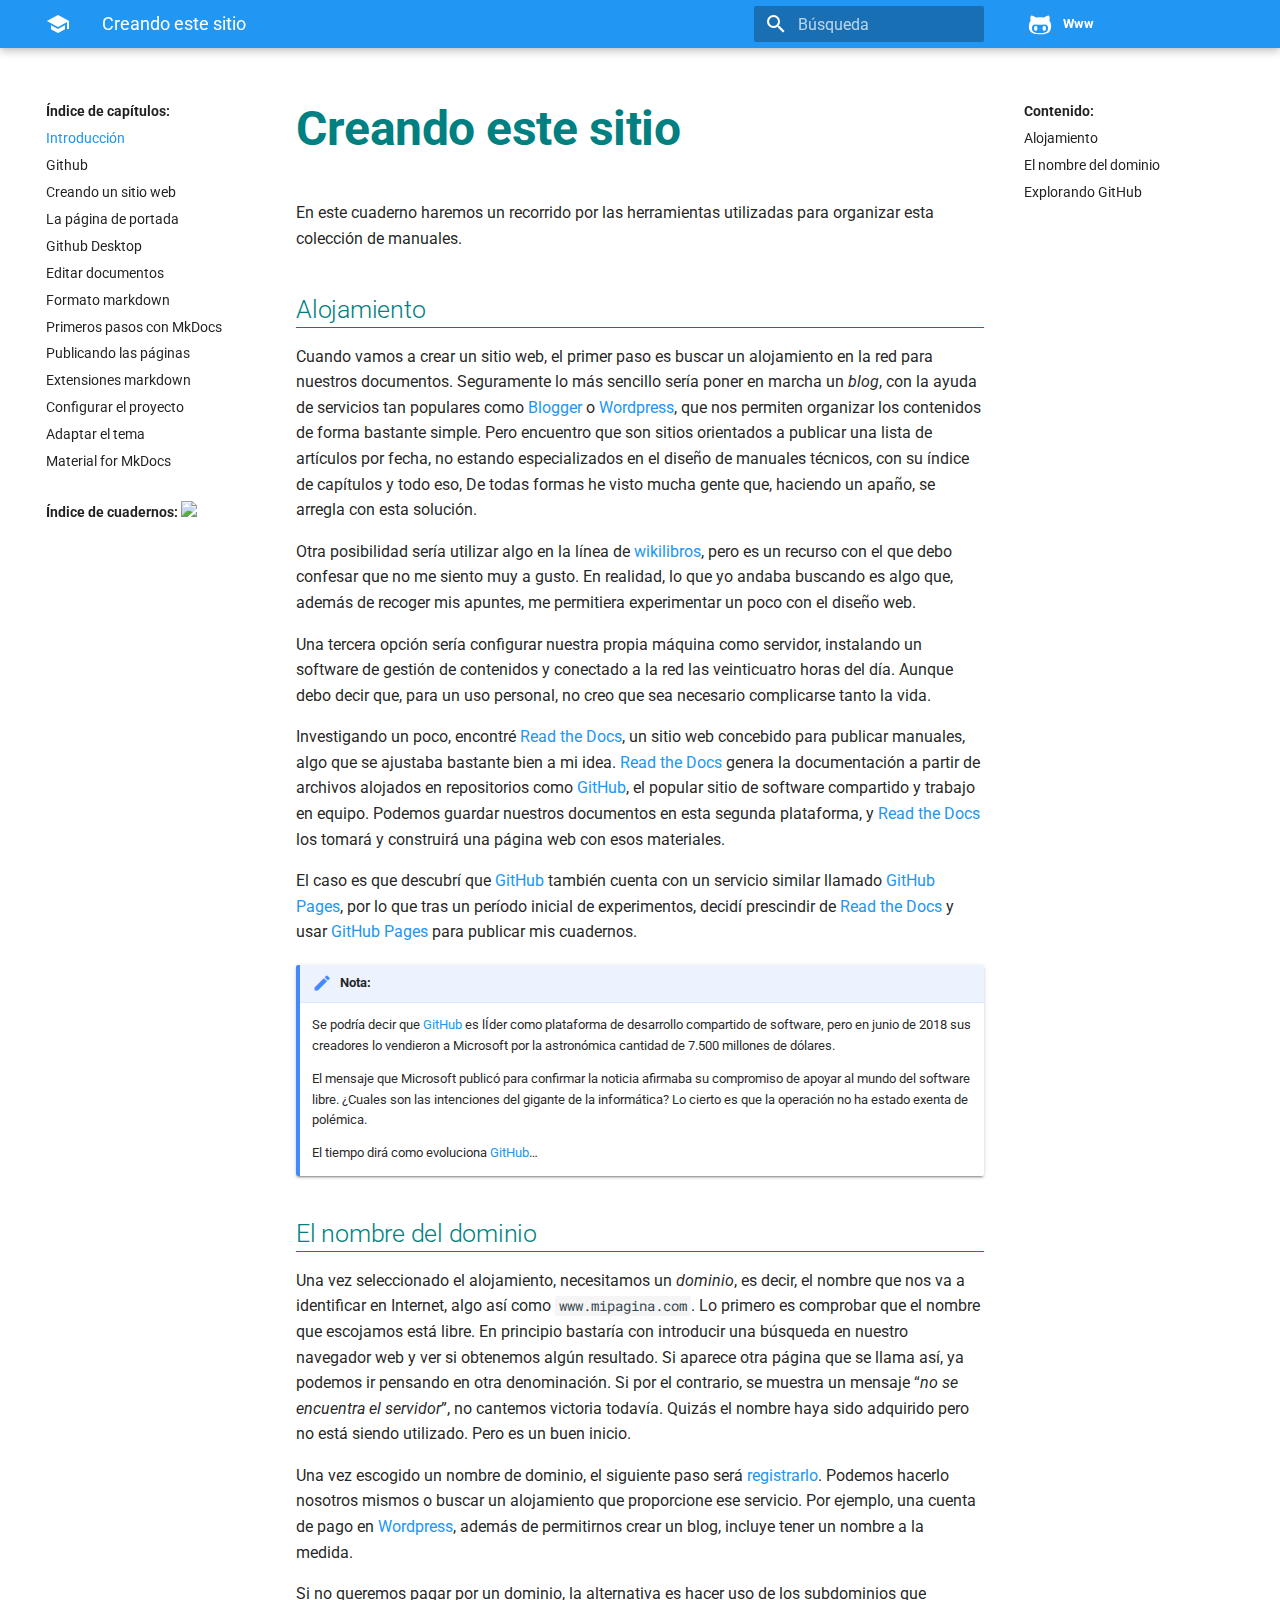
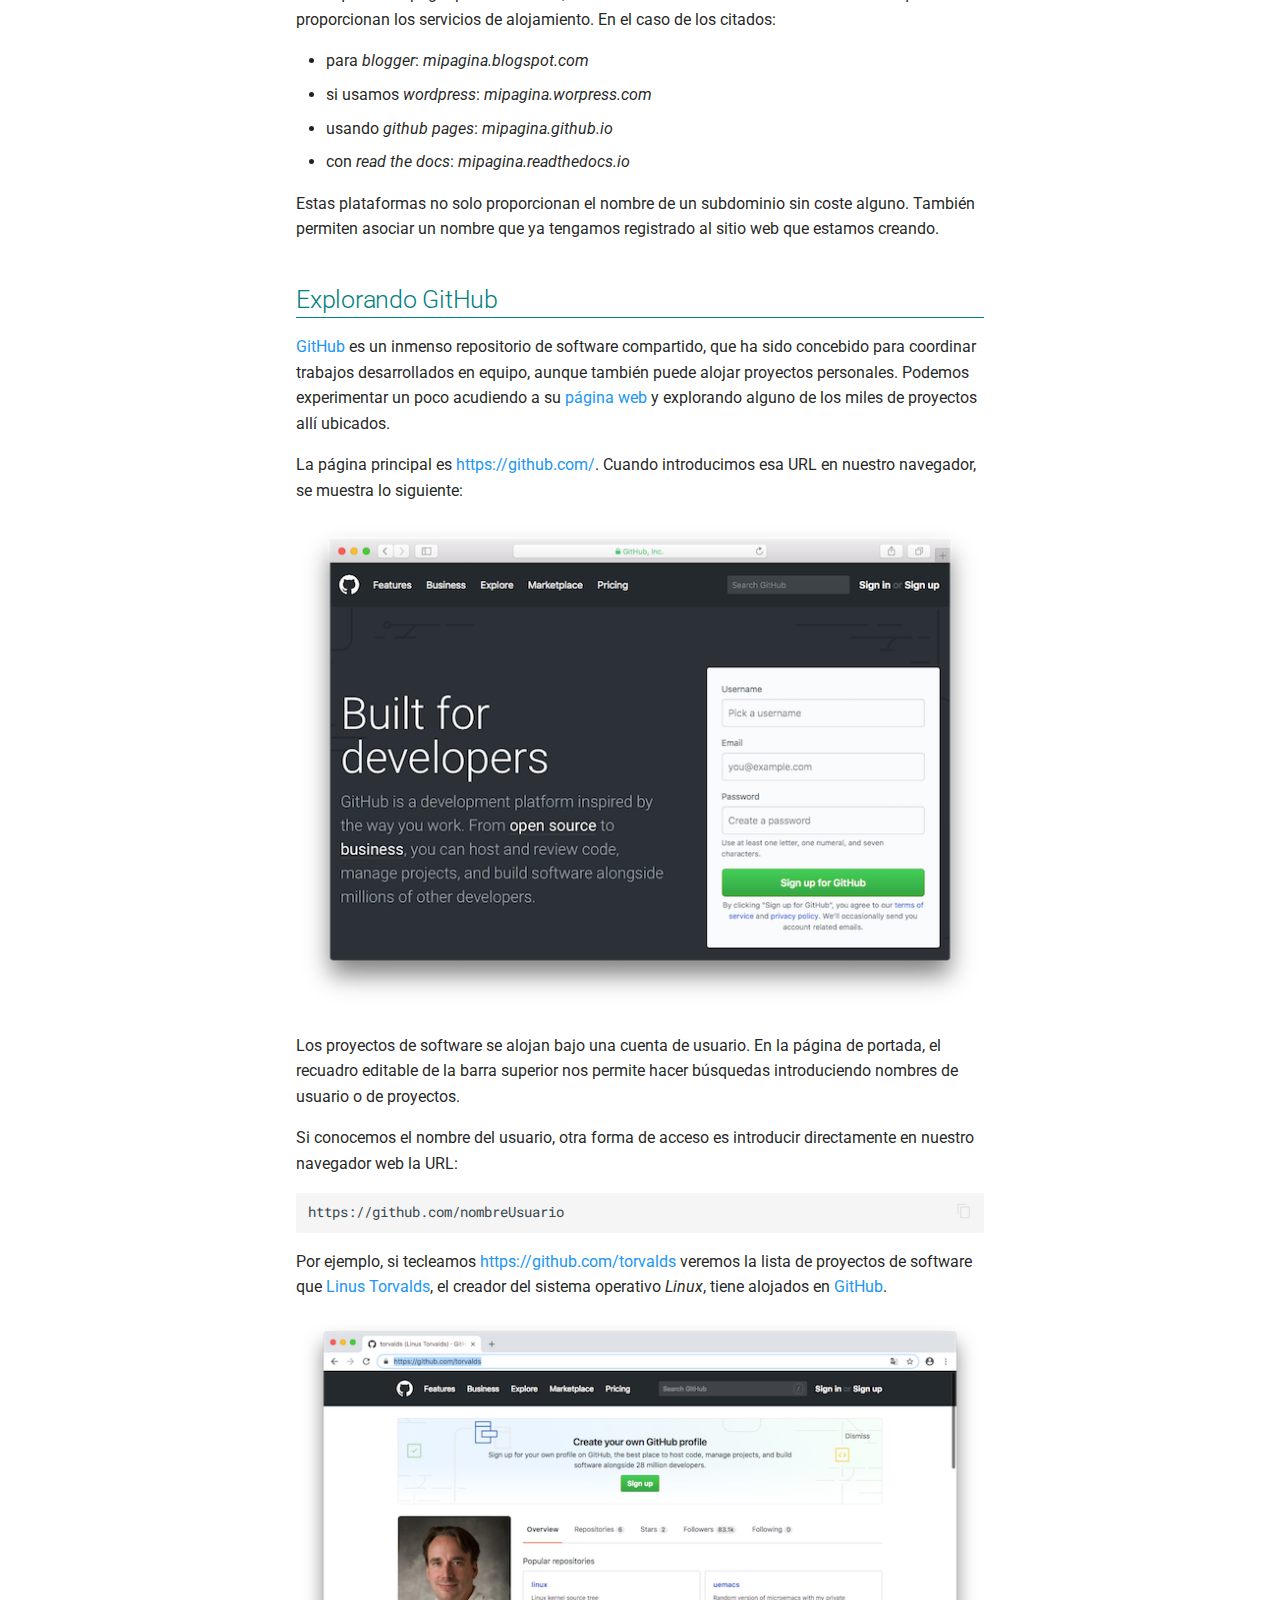
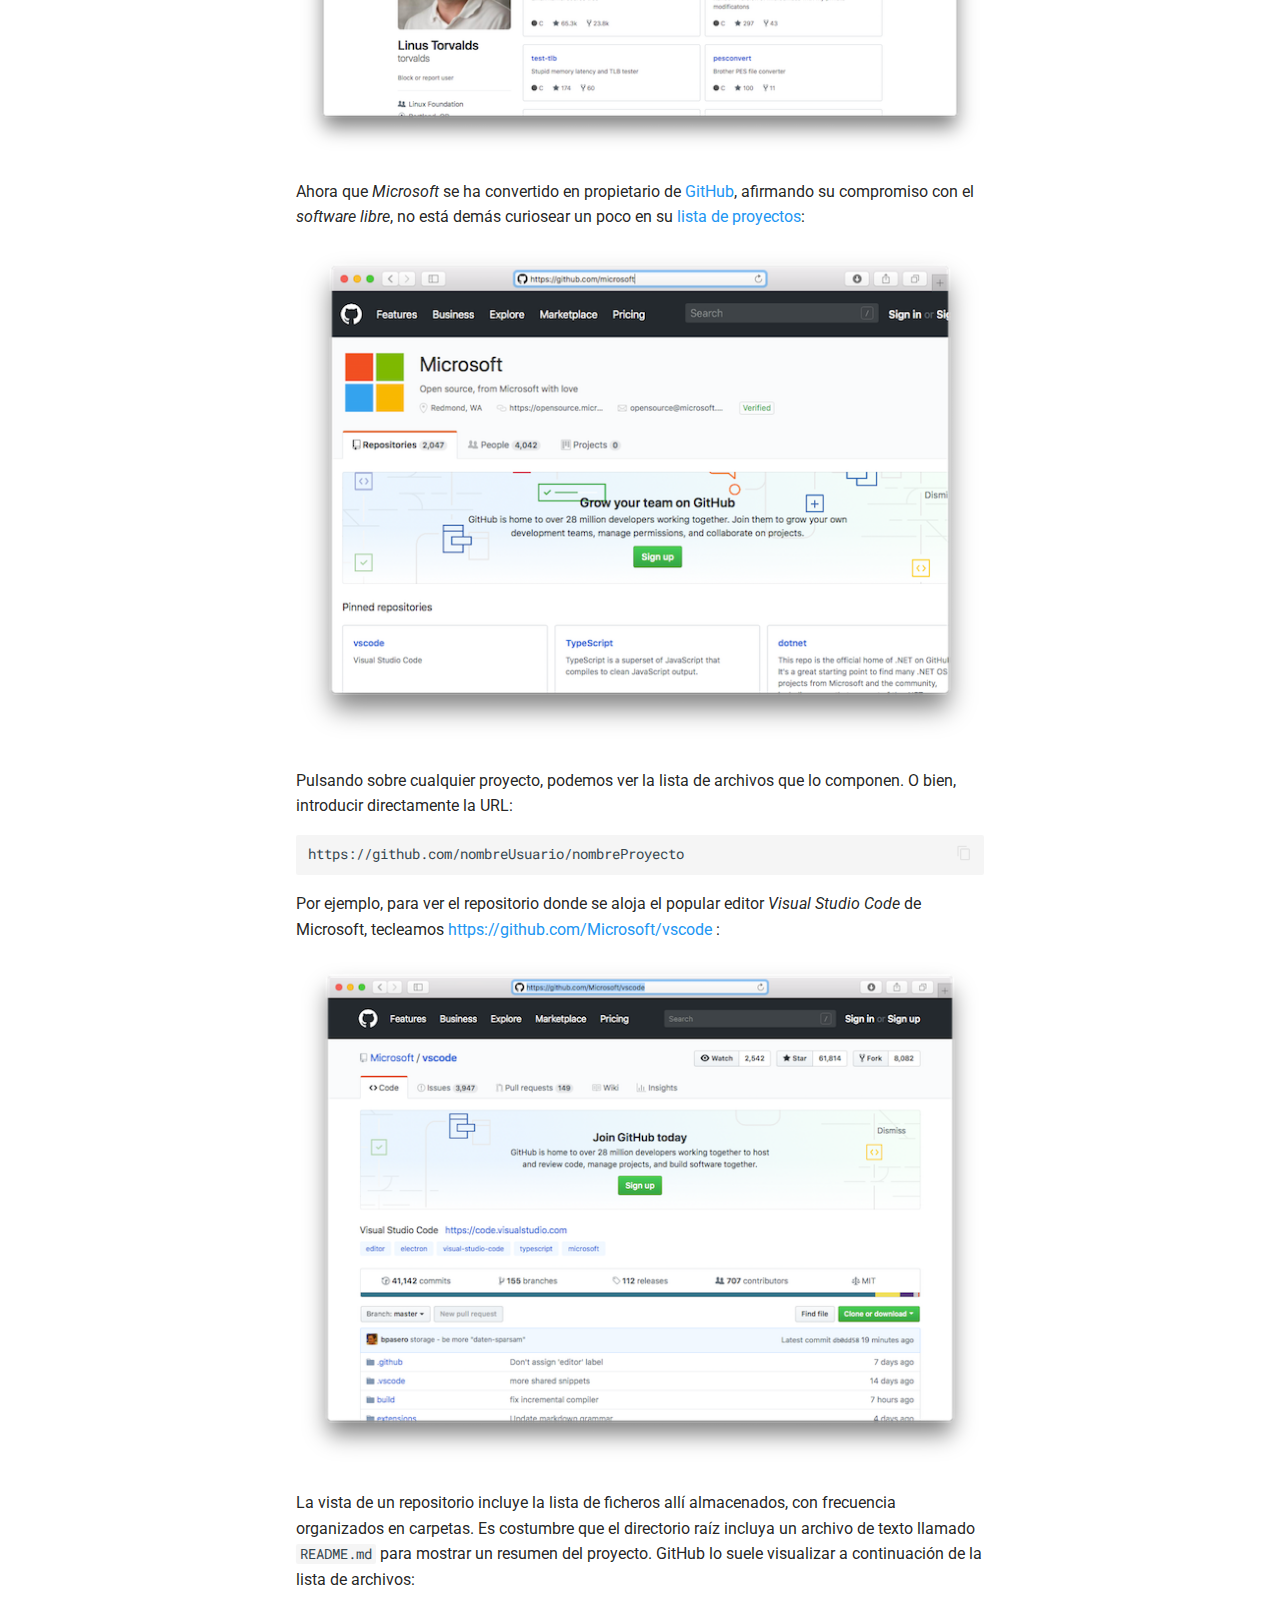
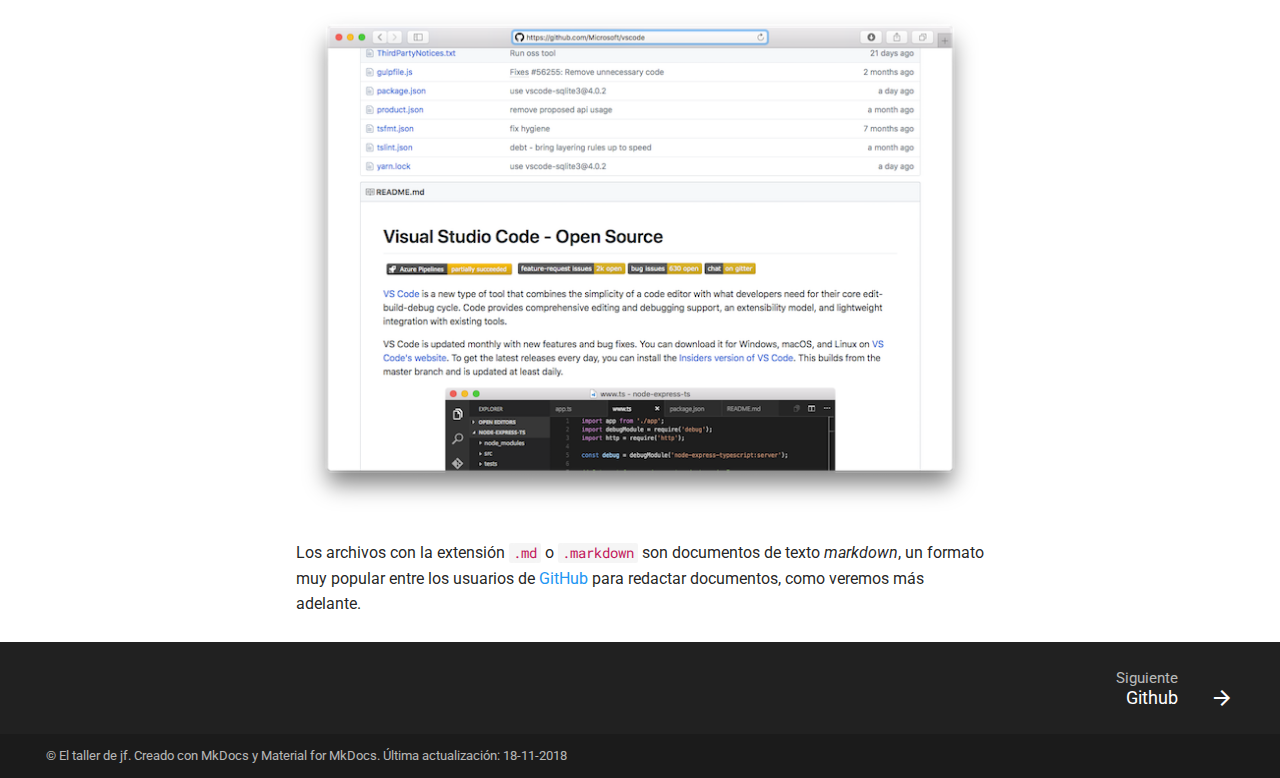
==== index.html @ 05f7c54b "carga" ====
<!DOCTYPE html>
<html lang="es" class="no-js">
  <head>
    
      <meta charset="utf-8">
      <meta name="viewport" content="width=device-width,initial-scale=1">
      <meta http-equiv="x-ua-compatible" content="ie=edge">
      
        <meta name="description" content="Una descripción de todo lo necesario para crear estas páginas.">
      
      
      
      
        <meta name="lang:clipboard.copy" content="Copiar al portapapeles">
      
        <meta name="lang:clipboard.copied" content="Copiado al portapapeles">
      
        <meta name="lang:search.language" content="es">
      
        <meta name="lang:search.pipeline.stopwords" content="True">
      
        <meta name="lang:search.pipeline.trimmer" content="True">
      
        <meta name="lang:search.result.none" content="No se encontraron documentos">
      
        <meta name="lang:search.result.one" content="1 documento encontrado">
      
        <meta name="lang:search.result.other" content="# documentos encontrados">
      
        <meta name="lang:search.tokenizer" content="[\s\-]+">
      
      <link rel="shortcut icon" href="assets/images/favicon.png">
      <meta name="generator" content="mkdocs-1.0.4, mkdocs-material-3.0.4">
    
    
      
        <title>Creando este sitio</title>
      
    
    
      <link rel="stylesheet" href="assets/stylesheets/application.451f80e5.css">
      
        <link rel="stylesheet" href="assets/stylesheets/application-palette.22915126.css">
      
      
        
        
        <meta name="theme-color" content="#2196f3">
      
    
    
      <script src="assets/javascripts/modernizr.1aa3b519.js"></script>
    
    
      
        <link href="https://fonts.gstatic.com" rel="preconnect" crossorigin>
        <link rel="stylesheet" href="https://fonts.googleapis.com/css?family=Roboto:300,400,400i,700|Roboto+Mono">
        <style>body,input{font-family:"Roboto","Helvetica Neue",Helvetica,Arial,sans-serif}code,kbd,pre{font-family:"Roboto Mono","Courier New",Courier,monospace}</style>
      
    
    <link rel="stylesheet" href="assets/fonts/material-icons.css">
    
      <link rel="stylesheet" href="css/estilos.css">
    
    
  </head>
  
    
    
    <body dir="ltr" data-md-color-primary="blue" data-md-color-accent="blue">
  
    <svg class="md-svg">
      <defs>
        
        
          <svg xmlns="http://www.w3.org/2000/svg" width="416" height="448"
    viewBox="0 0 416 448" id="__github">
  <path fill="currentColor" d="M160 304q0 10-3.125 20.5t-10.75 19-18.125
        8.5-18.125-8.5-10.75-19-3.125-20.5 3.125-20.5 10.75-19 18.125-8.5
        18.125 8.5 10.75 19 3.125 20.5zM320 304q0 10-3.125 20.5t-10.75
        19-18.125 8.5-18.125-8.5-10.75-19-3.125-20.5 3.125-20.5 10.75-19
        18.125-8.5 18.125 8.5 10.75 19 3.125 20.5zM360
        304q0-30-17.25-51t-46.75-21q-10.25 0-48.75 5.25-17.75 2.75-39.25
        2.75t-39.25-2.75q-38-5.25-48.75-5.25-29.5 0-46.75 21t-17.25 51q0 22 8
        38.375t20.25 25.75 30.5 15 35 7.375 37.25 1.75h42q20.5 0
        37.25-1.75t35-7.375 30.5-15 20.25-25.75 8-38.375zM416 260q0 51.75-15.25
        82.75-9.5 19.25-26.375 33.25t-35.25 21.5-42.5 11.875-42.875 5.5-41.75
        1.125q-19.5 0-35.5-0.75t-36.875-3.125-38.125-7.5-34.25-12.875-30.25-20.25-21.5-28.75q-15.5-30.75-15.5-82.75
        0-59.25 34-99-6.75-20.5-6.75-42.5 0-29 12.75-54.5 27 0 47.5 9.875t47.25
        30.875q36.75-8.75 77.25-8.75 37 0 70 8 26.25-20.5
        46.75-30.25t47.25-9.75q12.75 25.5 12.75 54.5 0 21.75-6.75 42 34 40 34
        99.5z" />
</svg>
        
      </defs>
    </svg>
    <input class="md-toggle" data-md-toggle="drawer" type="checkbox" id="__drawer" autocomplete="off">
    <input class="md-toggle" data-md-toggle="search" type="checkbox" id="__search" autocomplete="off">
    <label class="md-overlay" data-md-component="overlay" for="__drawer"></label>
    
      <a href="#creando-este-sitio" tabindex="1" class="md-skip">
        Saltar a contenido
      </a>
    
    
      <header class="md-header" data-md-component="header">
  <nav class="md-header-nav md-grid">
    <div class="md-flex">
      <div class="md-flex__cell md-flex__cell--shrink">
        <a href="index.html" title="Creando este sitio" class="md-header-nav__button md-logo">
          
            <i class="md-icon"></i>
          
        </a>
      </div>
      <div class="md-flex__cell md-flex__cell--shrink">
        <label class="md-icon md-icon--menu md-header-nav__button" for="__drawer"></label>
      </div>
      <div class="md-flex__cell md-flex__cell--stretch">
        <div class="md-flex__ellipsis md-header-nav__title" data-md-component="title">
          
            
              <span class="md-header-nav__topic">
                Creando este sitio
              </span>
              <span class="md-header-nav__topic">
                Introducción
              </span>
            
          
        </div>
      </div>
      <div class="md-flex__cell md-flex__cell--shrink">
        
          
            <label class="md-icon md-icon--search md-header-nav__button" for="__search"></label>
            
<div class="md-search" data-md-component="search" role="dialog">
  <label class="md-search__overlay" for="__search"></label>
  <div class="md-search__inner" role="search">
    <form class="md-search__form" name="search">
      <input type="text" class="md-search__input" name="query" placeholder="Búsqueda" autocapitalize="off" autocorrect="off" autocomplete="off" spellcheck="false" data-md-component="query" data-md-state="active">
      <label class="md-icon md-search__icon" for="__search"></label>
      <button type="reset" class="md-icon md-search__icon" data-md-component="reset" tabindex="-1">
        &#xE5CD;
      </button>
    </form>
    <div class="md-search__output">
      <div class="md-search__scrollwrap" data-md-scrollfix>
        <div class="md-search-result" data-md-component="result">
          <div class="md-search-result__meta">
            Teclee para comenzar búsqueda
          </div>
          <ol class="md-search-result__list"></ol>
        </div>
      </div>
    </div>
  </div>
</div>
          
        
      </div>
      
        <div class="md-flex__cell md-flex__cell--shrink">
          <div class="md-header-nav__source">
            


  


  <a href="https://www.github.com/cuadernosdenotas/creandoestesitio" title="Repositorio en GitHub" class="md-source" data-md-source="github">
    
      <div class="md-source__icon">
        <svg viewBox="0 0 24 24" width="24" height="24">
          <use xlink:href="#__github" width="24" height="24"></use>
        </svg>
      </div>
    
    <div class="md-source__repository">
      Www
    </div>
  </a>

          </div>
        </div>
      
    </div>
  </nav>
</header>
    
    <div class="md-container">
      
        
      
      
      <main class="md-main">
        <div class="md-main__inner md-grid" data-md-component="container">
          
            
              <div class="md-sidebar md-sidebar--primary" data-md-component="navigation">
                <div class="md-sidebar__scrollwrap">
                  <div class="md-sidebar__inner">
                    <nav class="md-nav md-nav--primary" data-md-level="0">
  <label class="md-nav__title md-nav__title--site" for="__drawer">
    <a href="index.html" title="Creando este sitio" class="md-nav__button md-logo">
      
        <i class="md-icon"></i>
      
    </a>
    Índice de capítulos:
  </label>
  
    <div class="md-nav__source">
      


  


  <a href="https://www.github.com/cuadernosdenotas/creandoestesitio" title="Repositorio en GitHub" class="md-source" data-md-source="github">
    
      <div class="md-source__icon">
        <svg viewBox="0 0 24 24" width="24" height="24">
          <use xlink:href="#__github" width="24" height="24"></use>
        </svg>
      </div>
    
    <div class="md-source__repository">
      Www
    </div>
  </a>

    </div>
  
  <ul class="md-nav__list" data-md-scrollfix>
    
      
      
      

  


  <li class="md-nav__item md-nav__item--active">
    
    <input class="md-toggle md-nav__toggle" data-md-toggle="toc" type="checkbox" id="__toc">
    
      
    
    
      <label class="md-nav__link md-nav__link--active" for="__toc">
        Introducción
      </label>
    
    <a href="index.html" title="Introducción" class="md-nav__link md-nav__link--active">
      Introducción
    </a>
    
      
<nav class="md-nav md-nav--secondary">
  
  
    
  
  
    <label class="md-nav__title" for="__toc">Contenido:</label>
    <ul class="md-nav__list" data-md-scrollfix>
      
        <li class="md-nav__item">
  <a href="#alojamiento" title="Alojamiento" class="md-nav__link">
    Alojamiento
  </a>
  
</li>
      
        <li class="md-nav__item">
  <a href="#el-nombre-del-dominio" title="El nombre del dominio" class="md-nav__link">
    El nombre del dominio
  </a>
  
</li>
      
        <li class="md-nav__item">
  <a href="#explorando-github" title="Explorando GitHub" class="md-nav__link">
    Explorando GitHub
  </a>
  
</li>
      
      
      
      
      
    </ul>
  
</nav>
    
  </li>

    
      
      
      


  <li class="md-nav__item">
    <a href="001Github.html" title="Github" class="md-nav__link">
      Github
    </a>
  </li>

    
      
      
      


  <li class="md-nav__item">
    <a href="002CrearPaginaWeb.html" title="Creando un sitio web" class="md-nav__link">
      Creando un sitio web
    </a>
  </li>

    
      
      
      


  <li class="md-nav__item">
    <a href="003Portada.html" title="La página de portada" class="md-nav__link">
      La página de portada
    </a>
  </li>

    
      
      
      


  <li class="md-nav__item">
    <a href="004Desktop.html" title="Github Desktop" class="md-nav__link">
      Github Desktop
    </a>
  </li>

    
      
      
      


  <li class="md-nav__item">
    <a href="005Edicion.html" title="Editar documentos" class="md-nav__link">
      Editar documentos
    </a>
  </li>

    
      
      
      


  <li class="md-nav__item">
    <a href="006Markdown.html" title="Formato markdown" class="md-nav__link">
      Formato markdown
    </a>
  </li>

    
      
      
      


  <li class="md-nav__item">
    <a href="007MkDocs.html" title="Primeros pasos con MkDocs" class="md-nav__link">
      Primeros pasos con MkDocs
    </a>
  </li>

    
      
      
      


  <li class="md-nav__item">
    <a href="008Distribuir.html" title="Publicando las páginas" class="md-nav__link">
      Publicando las páginas
    </a>
  </li>

    
      
      
      


  <li class="md-nav__item">
    <a href="009Extensiones.html" title="Extensiones markdown" class="md-nav__link">
      Extensiones markdown
    </a>
  </li>

    
      
      
      


  <li class="md-nav__item">
    <a href="010Configuracion.html" title="Configurar el proyecto" class="md-nav__link">
      Configurar el proyecto
    </a>
  </li>

    
      
      
      


  <li class="md-nav__item">
    <a href="011Temas.html" title="Adaptar el tema" class="md-nav__link">
      Adaptar el tema
    </a>
  </li>

    
      
      
      


  <li class="md-nav__item">
    <a href="012Material.html" title="Material for MkDocs" class="md-nav__link">
      Material for MkDocs
    </a>
  </li>

    
    
  </ul>

  <label class="md-nav__title md-nav__title--site" for="__drawer">
     <br>Índice de cuadernos:
     <a href="https://cuadernosdenotas.github.io"> <img src=".img/cuadernos.png"></a>
  </label>


</nav>
                  </div>
                </div>
              </div>
            
            
              <div class="md-sidebar md-sidebar--secondary" data-md-component="toc">
                <div class="md-sidebar__scrollwrap">
                  <div class="md-sidebar__inner">
                    
<nav class="md-nav md-nav--secondary">
  
  
    
  
  
    <label class="md-nav__title" for="__toc">Contenido:</label>
    <ul class="md-nav__list" data-md-scrollfix>
      
        <li class="md-nav__item">
  <a href="#alojamiento" title="Alojamiento" class="md-nav__link">
    Alojamiento
  </a>
  
</li>
      
        <li class="md-nav__item">
  <a href="#el-nombre-del-dominio" title="El nombre del dominio" class="md-nav__link">
    El nombre del dominio
  </a>
  
</li>
      
        <li class="md-nav__item">
  <a href="#explorando-github" title="Explorando GitHub" class="md-nav__link">
    Explorando GitHub
  </a>
  
</li>
      
      
      
      
      
    </ul>
  
</nav>
                  </div>
                </div>
              </div>
            
          
          <div class="md-content">
            <article class="md-content__inner md-typeset">
              
                
                
                <h1 id="creando-este-sitio">Creando este sitio</h1>
<p>En este cuaderno haremos un recorrido por las herramientas utilizadas para organizar esta colección de manuales.</p>
<h2 id="alojamiento">Alojamiento</h2>
<p>Cuando vamos a crear un sitio web, el primer paso es buscar un alojamiento en la red para nuestros documentos. Seguramente lo más sencillo sería poner en marcha un <em>blog</em>, con la ayuda de servicios tan populares como <a href="https://www.blogger.com/">Blogger</a> o  <a href="https://wordpress.com">Wordpress</a>, que nos permiten organizar los contenidos de forma bastante simple. Pero encuentro que son sitios orientados a publicar una lista de artículos por fecha, no estando especializados en el diseño de manuales técnicos, con su índice de capítulos y todo eso, De todas formas he visto mucha gente que, haciendo un apaño, se arregla con esta solución.</p>
<p>Otra posibilidad sería utilizar algo en la línea de <a href="https://es.wikibooks.org/wiki/Portada">wikilibros</a>, pero es un recurso con el que debo confesar que no me siento muy a gusto. En realidad, lo que yo andaba buscando es algo que, además de recoger mis apuntes, me permitiera experimentar un poco con el diseño web.</p>
<p>Una tercera opción sería configurar nuestra propia máquina como servidor, instalando un software de gestión de contenidos y conectado a la red las veinticuatro horas del día. Aunque debo decir que, para un uso personal, no creo que sea necesario complicarse tanto la vida.</p>
<p>Investigando un poco, encontré <a href="https://readthedocs.org/">Read the Docs</a>, un sitio web concebido para publicar manuales, algo que se ajustaba bastante bien a mi idea. <a href="https://readthedocs.org/">Read the Docs</a> genera la documentación a partir de archivos alojados en repositorios como <a href="https://github.com/">GitHub</a>, el popular sitio de software compartido y trabajo en equipo. Podemos guardar nuestros documentos en esta segunda plataforma, y <a href="https://readthedocs.org/">Read the Docs</a> los tomará y construirá una página web con esos materiales.</p>
<p>El caso es que descubrí que <a href="https://github.com/">GitHub</a> también cuenta con un servicio similar llamado <a href="https://pages.github.com/">GitHub Pages</a>, por lo que tras un período inicial de experimentos, decidí prescindir de <a href="https://readthedocs.org/">Read the Docs</a> y usar <a href="https://pages.github.com/">GitHub Pages</a> para publicar mis cuadernos.</p>
<div class="admonition note">
<p class="admonition-title">Nota:</p>
<p>Se podría decir que <a href="https://github.com/">GitHub</a> es lÍder como plataforma de desarrollo compartido de software, pero en junio de 2018 sus creadores lo vendieron a Microsoft por la astronómica cantidad de 7.500 millones de dólares.</p>
<p>El mensaje que Microsoft publicó para confirmar la noticia afirmaba su compromiso de  apoyar al mundo del software libre. ¿Cuales son las intenciones del gigante de la informática? Lo cierto es que la operación no ha estado exenta de polémica.</p>
<p>El tiempo dirá como evoluciona <a href="https://github.com/">GitHub</a>&hellip;</p>
</div>
<h2 id="el-nombre-del-dominio">El nombre del dominio</h2>
<p>Una vez seleccionado el alojamiento, necesitamos un <em>dominio</em>, es decir, el nombre que nos va a identificar en Internet, algo así como <code class="codehilite">www.mipagina.com</code>. Lo primero es comprobar que el nombre que escojamos está libre. En principio bastaría con introducir una búsqueda en nuestro navegador web y ver si obtenemos algún resultado. Si aparece otra página que se llama así, ya podemos ir pensando en otra denominación. Si por el contrario, se muestra un mensaje &ldquo;<em>no se encuentra el servidor</em>&rdquo;, no cantemos victoria todavía. Quizás el nombre haya sido adquirido pero no está siendo utilizado. Pero es un buen inicio. </p>
<p>Una vez escogido un nombre de dominio, el siguiente paso será <a href="https://es.wikipedia.org/wiki/Registro_de_dominios">registrarlo</a>. Podemos hacerlo nosotros mismos o buscar un alojamiento que proporcione ese servicio. Por ejemplo, una cuenta de pago en <a href="https://wordpress.com">Wordpress</a>, además de permitirnos crear un blog, incluye tener un nombre a la medida.</p>
<p>Si no queremos pagar por un dominio, la alternativa es hacer uso de los subdominios que proporcionan los servicios de alojamiento. En el caso de los citados:</p>
<ul>
<li>para <em>blogger</em>:  <em>mipagina.blogspot.com</em></li>
<li>si usamos <em>wordpress</em>:  <em>mipagina.worpress.com</em></li>
<li>usando <em>github pages</em>:  <em>mipagina.github.io</em></li>
<li>con <em>read the docs</em>: <em>mipagina.readthedocs.io</em></li>
</ul>
<p>Estas plataformas no solo proporcionan el nombre de un subdominio sin coste alguno. También permiten asociar un nombre que ya tengamos registrado al sitio web que estamos creando.</p>
<h2 id="explorando-github">Explorando GitHub</h2>
<p><a href="https://github.com/">GitHub</a> es un inmenso repositorio de software compartido, que ha sido concebido para coordinar trabajos desarrollados en equipo, aunque también puede alojar proyectos personales. Podemos experimentar un poco acudiendo a su <a href="https://github.com/explore">página web</a> y explorando alguno de los miles de proyectos allí ubicados. </p>
<p>La página principal es <a href="https://github.com/">https://github.com/</a>. Cuando introducimos esa URL en nuestro navegador, se muestra lo siguiente: </p>
<p><img alt="" src="img/GitHub001.png" /></p>
<p>Los proyectos de software se alojan bajo una cuenta de usuario. En la página de portada, el recuadro editable de la barra superior nos permite hacer búsquedas introduciendo nombres de usuario o de proyectos.</p>
<p>Si conocemos el nombre del usuario, otra forma de acceso es introducir directamente en nuestro navegador web la URL:</p>
<div class="codehilite"><pre><span></span>https://github.com/nombreUsuario
</pre></div>


<p>Por ejemplo, si tecleamos <a href="https://github.com/torvalds">https://github.com/torvalds</a> veremos la lista de proyectos de software que <a href="https://es.wikipedia.org/wiki/Linus_Torvalds">Linus Torvalds</a>, el creador del sistema operativo <em>Linux</em>, tiene alojados en <a href="https://github.com/">GitHub</a>.</p>
<p><img alt="" src="img/GitHub001e.png" /></p>
<p>Ahora que <em>Microsoft</em> se ha convertido en propietario de <a href="https://github.com/">GitHub</a>, afirmando su compromiso con el <em>software libre</em>, no está demás curiosear un poco en su <a href="https://github.com/microsoft">lista de proyectos</a>:</p>
<p><img alt="" src="img/GitHub001b.png" /></p>
<p>Pulsando sobre cualquier proyecto, podemos ver la lista de archivos que lo componen. O bien, introducir directamente la URL:</p>
<div class="codehilite"><pre><span></span>https://github.com/nombreUsuario/nombreProyecto
</pre></div>


<p>Por ejemplo, para ver el repositorio donde se aloja el popular editor <em>Visual Studio Code</em> de Microsoft, tecleamos <a href="https://github.com/Microsoft/vscode">https://github.com/Microsoft/vscode</a> :</p>
<p><img alt="" src="img/GitHub001c.png" /></p>
<p>La vista de un repositorio incluye la lista de ficheros allí almacenados, con frecuencia organizados en carpetas. Es costumbre que el directorio raíz incluya un archivo de texto llamado <code class="codehilite">README.md</code> para mostrar un resumen del proyecto. GitHub lo suele visualizar a continuación de la lista de archivos:</p>
<p><img alt="" src="img/GitHub001d.png" /></p>
<p>Los archivos con la extensión <code class="codehilite"><span class="na">.md</span></code> o <code class="codehilite"><span class="na">.markdown</span></code> son documentos de texto <em>markdown</em>, un formato muy popular entre los usuarios de <a href="https://github.com/">GitHub</a> para redactar documentos, como veremos más adelante.</p>
                
                  
                
              
              
                


              
            </article>
          </div>
        </div>
      </main>
      
        
<footer class="md-footer">
  
    <div class="md-footer-nav">
      <nav class="md-footer-nav__inner md-grid">
        
        
          <a href="001Github.html" title="Github" class="md-flex md-footer-nav__link md-footer-nav__link--next" rel="next">
            <div class="md-flex__cell md-flex__cell--stretch md-footer-nav__title">
              <span class="md-flex__ellipsis">
                <span class="md-footer-nav__direction">
                  Siguiente
                </span>
                Github
              </span>
            </div>
            <div class="md-flex__cell md-flex__cell--shrink">
              <i class="md-icon md-icon--arrow-forward md-footer-nav__button"></i>
            </div>
          </a>
        
      </nav>
    </div>
  
  <div class="md-footer-meta md-typeset">
    <div class="md-footer-meta__inner md-grid">
      <div class="md-footer-copyright">
        
          <div class="md-footer-copyright__highlight">
            &copy; El taller de jf. Creado con
            <a href="https://www.mkdocs.org">MkDocs</a>
            y <a href="https://squidfunk.github.io/mkdocs-material/">
            Material for MkDocs</a>. Última actualización: 18-11-2018
        </div>
      </div>
      
        
      
    </div>
  </div>
</footer>
      
    </div>
    
      <script src="assets/javascripts/application.583bbe55.js"></script>
      
        
        
          
          <script src="assets/javascripts/lunr/lunr.stemmer.support.js"></script>
          
            
              
              
                <script src="assets/javascripts/lunr/lunr.es.js"></script>
              
            
          
          
        
      
      <script>app.initialize({version:"1.0.4",url:{base:"."}})</script>
      
    
    
      
    
  </body>
</html>
---- assets/stylesheets/application.451f80e5.css ----
@charset "UTF-8";
html {
  box-sizing: border-box; }

*,
*::before,
*::after {
  box-sizing: inherit; }

html {
  -webkit-text-size-adjust: none;
     -moz-text-size-adjust: none;
      -ms-text-size-adjust: none;
          text-size-adjust: none; }

body {
  margin: 0; }

hr {
  overflow: visible;
  box-sizing: content-box; }

a {
  -webkit-text-decoration-skip: objects; }

a,
button,
label,
input {
  -webkit-tap-highlight-color: transparent; }

a {
  color: inherit;
  text-decoration: none; }

small {
  font-size: 80%; }

sub,
sup {
  position: relative;
  font-size: 80%;
  line-height: 0;
  vertical-align: baseline; }

sub {
  bottom: -0.25em; }

sup {
  top: -0.5em; }

img {
  border-style: none; }

table {
  border-collapse: separate;
  border-spacing: 0; }

td,
th {
  font-weight: normal;
  vertical-align: top; }

button {
  margin: 0;
  padding: 0;
  border: 0;
  outline-style: none;
  background: transparent;
  font-size: inherit; }

input {
  border: 0;
  outline: 0; }

.md-icon, .md-clipboard::before, .md-nav__title::before, .md-nav__button, .md-nav__link::after, .md-search-result__article--document::before, .md-source-file::before, .md-typeset .admonition > .admonition-title::before, .md-typeset details > .admonition-title::before, .md-typeset .admonition > summary::before, .md-typeset details > summary::before, .md-typeset .footnote-backref, .md-typeset .critic.comment::before, .md-typeset summary::after, .md-typeset .task-list-control .task-list-indicator::before {
  font-family: "Material Icons";
  font-style: normal;
  font-variant: normal;
  font-weight: normal;
  line-height: 1;
  text-transform: none;
  white-space: nowrap;
  speak: none;
  word-wrap: normal;
  direction: ltr; }
  .md-content__icon, .md-header-nav__button, .md-footer-nav__button, .md-nav__title::before, .md-nav__button, .md-search-result__article--document::before {
    display: inline-block;
    margin: 0.4rem;
    padding: 0.8rem;
    font-size: 2.4rem;
    cursor: pointer; }

.md-icon--arrow-back::before {
  content: "\E5C4"; }

.md-icon--arrow-forward::before {
  content: "\E5C8"; }

.md-icon--menu::before {
  content: "\E5D2"; }

.md-icon--search::before {
  content: "\E8B6"; }

[dir="rtl"] .md-icon--arrow-back::before {
  content: "\E5C8"; }

[dir="rtl"] .md-icon--arrow-forward::before {
  content: "\E5C4"; }

body {
  -webkit-font-smoothing: antialiased;
  -moz-osx-font-smoothing: grayscale; }

body,
input {
  color: rgba(0, 0, 0, 0.87);
  -webkit-font-feature-settings: "kern", "liga";
          font-feature-settings: "kern", "liga";
  font-family: "Helvetica Neue", Helvetica, Arial, sans-serif; }

pre,
code,
kbd {
  color: rgba(0, 0, 0, 0.87);
  -webkit-font-feature-settings: "kern";
          font-feature-settings: "kern";
  font-family: "Courier New", Courier, monospace; }

.md-typeset {
  font-size: 1.6rem;
  line-height: 1.6;
  -webkit-print-color-adjust: exact; }
  .md-typeset p,
  .md-typeset ul,
  .md-typeset ol,
  .md-typeset blockquote {
    margin: 1em 0; }
  .md-typeset h1 {
    margin: 0 0 4rem;
    color: rgba(0, 0, 0, 0.54);
    font-size: 3.125rem;
    font-weight: 300;
    letter-spacing: -0.01em;
    line-height: 1.3; }
  .md-typeset h2 {
    margin: 4rem 0 1.6rem;
    font-size: 2.5rem;
    font-weight: 300;
    letter-spacing: -0.01em;
    line-height: 1.4; }
  .md-typeset h3 {
    margin: 3.2rem 0 1.6rem;
    font-size: 2rem;
    font-weight: 400;
    letter-spacing: -0.01em;
    line-height: 1.5; }
  .md-typeset h2 + h3 {
    margin-top: 1.6rem; }
  .md-typeset h4 {
    margin: 1.6rem 0;
    font-size: 1.6rem;
    font-weight: 700;
    letter-spacing: -0.01em; }
  .md-typeset h5,
  .md-typeset h6 {
    margin: 1.6rem 0;
    color: rgba(0, 0, 0, 0.54);
    font-size: 1.28rem;
    font-weight: 700;
    letter-spacing: -0.01em; }
  .md-typeset h5 {
    text-transform: uppercase; }
  .md-typeset hr {
    margin: 1.5em 0;
    border-bottom: 0.1rem dotted rgba(0, 0, 0, 0.26); }
  .md-typeset a {
    color: #3f51b5;
    word-break: break-word; }
    .md-typeset a, .md-typeset a::before {
      transition: color 0.125s; }
    .md-typeset a:hover, .md-typeset a:active {
      color: #536dfe; }
  .md-typeset code,
  .md-typeset pre {
    background-color: rgba(236, 236, 236, 0.5);
    color: #37474F;
    font-size: 85%;
    direction: ltr; }
  .md-typeset code {
    margin: 0 0.29412em;
    padding: 0.07353em 0;
    border-radius: 0.2rem;
    box-shadow: 0.29412em 0 0 rgba(236, 236, 236, 0.5), -0.29412em 0 0 rgba(236, 236, 236, 0.5);
    word-break: break-word;
    -webkit-box-decoration-break: clone;
            box-decoration-break: clone; }
  .md-typeset h1 code,
  .md-typeset h2 code,
  .md-typeset h3 code,
  .md-typeset h4 code,
  .md-typeset h5 code,
  .md-typeset h6 code {
    margin: 0;
    background-color: transparent;
    box-shadow: none; }
  .md-typeset a > code {
    margin: inherit;
    padding: inherit;
    border-radius: none;
    background-color: inherit;
    color: inherit;
    box-shadow: none; }
  .md-typeset pre {
    position: relative;
    margin: 1em 0;
    border-radius: 0.2rem;
    line-height: 1.4;
    -webkit-overflow-scrolling: touch; }
    .md-typeset pre > code {
      display: block;
      margin: 0;
      padding: 1.05rem 1.2rem;
      background-color: transparent;
      font-size: inherit;
      box-shadow: none;
      -webkit-box-decoration-break: none;
              box-decoration-break: none;
      overflow: auto; }
      .md-typeset pre > code::-webkit-scrollbar {
        width: 0.4rem;
        height: 0.4rem; }
      .md-typeset pre > code::-webkit-scrollbar-thumb {
        background-color: rgba(0, 0, 0, 0.26); }
        .md-typeset pre > code::-webkit-scrollbar-thumb:hover {
          background-color: #536dfe; }
  .md-typeset kbd {
    padding: 0 0.29412em;
    border: 0.1rem solid #c9c9c9;
    border-radius: 0.3rem;
    border-bottom-color: #bcbcbc;
    background-color: #FCFCFC;
    color: #555555;
    font-size: 85%;
    box-shadow: 0 0.1rem 0 #b0b0b0;
    word-break: break-word; }
  .md-typeset mark {
    margin: 0 0.25em;
    padding: 0.0625em 0;
    border-radius: 0.2rem;
    background-color: rgba(255, 235, 59, 0.5);
    box-shadow: 0.25em 0 0 rgba(255, 235, 59, 0.5), -0.25em 0 0 rgba(255, 235, 59, 0.5);
    word-break: break-word;
    -webkit-box-decoration-break: clone;
            box-decoration-break: clone; }
  .md-typeset abbr {
    border-bottom: 0.1rem dotted rgba(0, 0, 0, 0.54);
    text-decoration: none;
    cursor: help; }
  .md-typeset small {
    opacity: 0.75; }
  .md-typeset sup,
  .md-typeset sub {
    margin-left: 0.07812em; }
    [dir="rtl"] .md-typeset sup, [dir="rtl"]
    .md-typeset sub {
      margin-right: 0.07812em;
      margin-left: initial; }
  .md-typeset blockquote {
    padding-left: 1.2rem;
    border-left: 0.4rem solid rgba(0, 0, 0, 0.26);
    color: rgba(0, 0, 0, 0.54); }
    [dir="rtl"] .md-typeset blockquote {
      padding-right: 1.2rem;
      padding-left: initial;
      border-right: 0.4rem solid rgba(0, 0, 0, 0.26);
      border-left: initial; }
  .md-typeset ul {
    list-style-type: disc; }
  .md-typeset ul,
  .md-typeset ol {
    margin-left: 0.625em;
    padding: 0; }
    [dir="rtl"] .md-typeset ul, [dir="rtl"]
    .md-typeset ol {
      margin-right: 0.625em;
      margin-left: initial; }
    .md-typeset ul ol,
    .md-typeset ol ol {
      list-style-type: lower-alpha; }
      .md-typeset ul ol ol,
      .md-typeset ol ol ol {
        list-style-type: lower-roman; }
    .md-typeset ul li,
    .md-typeset ol li {
      margin-bottom: 0.5em;
      margin-left: 1.25em; }
      [dir="rtl"] .md-typeset ul li, [dir="rtl"]
      .md-typeset ol li {
        margin-right: 1.25em;
        margin-left: initial; }
      .md-typeset ul li p,
      .md-typeset ul li blockquote,
      .md-typeset ol li p,
      .md-typeset ol li blockquote {
        margin: 0.5em 0; }
      .md-typeset ul li:last-child,
      .md-typeset ol li:last-child {
        margin-bottom: 0; }
      .md-typeset ul li ul,
      .md-typeset ul li ol,
      .md-typeset ol li ul,
      .md-typeset ol li ol {
        margin: 0.5em 0 0.5em 0.625em; }
        [dir="rtl"] .md-typeset ul li ul, [dir="rtl"]
        .md-typeset ul li ol, [dir="rtl"]
        .md-typeset ol li ul, [dir="rtl"]
        .md-typeset ol li ol {
          margin-right: 0.625em;
          margin-left: initial; }
  .md-typeset dd {
    margin: 1em 0 1em 1.875em; }
    [dir="rtl"] .md-typeset dd {
      margin-right: 1.875em;
      margin-left: initial; }
  .md-typeset iframe,
  .md-typeset img,
  .md-typeset svg {
    max-width: 100%; }
  .md-typeset table:not([class]) {
    box-shadow: 0 2px 2px 0 rgba(0, 0, 0, 0.14), 0 1px 5px 0 rgba(0, 0, 0, 0.12), 0 3px 1px -2px rgba(0, 0, 0, 0.2);
    display: inline-block;
    max-width: 100%;
    border-radius: 0.2rem;
    font-size: 1.28rem;
    overflow: auto;
    -webkit-overflow-scrolling: touch; }
    .md-typeset table:not([class]) + * {
      margin-top: 1.5em; }
    .md-typeset table:not([class]) th:not([align]),
    .md-typeset table:not([class]) td:not([align]) {
      text-align: left; }
      [dir="rtl"] .md-typeset table:not([class]) th:not([align]), [dir="rtl"]
      .md-typeset table:not([class]) td:not([align]) {
        text-align: right; }
    .md-typeset table:not([class]) th {
      min-width: 10rem;
      padding: 1.2rem 1.6rem;
      background-color: rgba(0, 0, 0, 0.54);
      color: white;
      vertical-align: top; }
    .md-typeset table:not([class]) td {
      padding: 1.2rem 1.6rem;
      border-top: 0.1rem solid rgba(0, 0, 0, 0.07);
      vertical-align: top; }
    .md-typeset table:not([class]) tr:first-child td {
      border-top: 0; }
    .md-typeset table:not([class]) a {
      word-break: normal; }
  .md-typeset__scrollwrap {
    margin: 1em -1.6rem;
    overflow-x: auto;
    -webkit-overflow-scrolling: touch; }
  .md-typeset .md-typeset__table {
    display: inline-block;
    margin-bottom: 0.5em;
    padding: 0 1.6rem; }
    .md-typeset .md-typeset__table table {
      display: table;
      width: 100%;
      margin: 0;
      overflow: hidden; }

html {
  height: 100%;
  font-size: 62.5%;
  overflow-x: hidden; }

body {
  position: relative;
  height: 100%; }

hr {
  display: block;
  height: 0.1rem;
  padding: 0;
  border: 0; }

.md-svg {
  display: none; }

.md-grid {
  max-width: 122rem;
  margin-right: auto;
  margin-left: auto; }

.md-container,
.md-main {
  overflow: auto; }

.md-container {
  display: table;
  width: 100%;
  height: 100%;
  padding-top: 4.8rem;
  table-layout: fixed; }

.md-main {
  display: table-row;
  height: 100%; }
  .md-main__inner {
    height: 100%;
    padding-top: 3rem;
    padding-bottom: 0.1rem; }

.md-toggle {
  display: none; }

.md-overlay {
  position: fixed;
  top: 0;
  width: 0;
  height: 0;
  transition: width   0s 0.25s, height  0s 0.25s, opacity 0.25s;
  background-color: rgba(0, 0, 0, 0.54);
  opacity: 0;
  z-index: 3; }

.md-flex {
  display: table; }
  .md-flex__cell {
    display: table-cell;
    position: relative;
    vertical-align: top; }
    .md-flex__cell--shrink {
      width: 0%; }
    .md-flex__cell--stretch {
      display: table;
      width: 100%;
      table-layout: fixed; }
  .md-flex__ellipsis {
    display: table-cell;
    text-overflow: ellipsis;
    white-space: nowrap;
    overflow: hidden; }

.md-skip {
  position: fixed;
  width: 0.1rem;
  height: 0.1rem;
  margin: 1rem;
  padding: 0.6rem 1rem;
  clip: rect(0.1rem);
  -webkit-transform: translateY(0.8rem);
          transform: translateY(0.8rem);
  border-radius: 0.2rem;
  background-color: rgba(0, 0, 0, 0.87);
  color: white;
  font-size: 1.28rem;
  opacity: 0;
  overflow: hidden; }
  .md-skip:focus {
    width: auto;
    height: auto;
    clip: auto;
    -webkit-transform: translateX(0);
            transform: translateX(0);
    transition: opacity 0.175s 0.075s, -webkit-transform 0.25s cubic-bezier(0.4, 0, 0.2, 1);
    transition: transform 0.25s cubic-bezier(0.4, 0, 0.2, 1), opacity 0.175s 0.075s;
    transition: transform 0.25s cubic-bezier(0.4, 0, 0.2, 1), opacity 0.175s 0.075s, -webkit-transform 0.25s cubic-bezier(0.4, 0, 0.2, 1);
    opacity: 1;
    z-index: 10; }

@page {
  margin: 25mm; }

.md-clipboard {
  position: absolute;
  top: 0.6rem;
  right: 0.6rem;
  width: 2.8rem;
  height: 2.8rem;
  border-radius: 0.2rem;
  font-size: 1.6rem;
  cursor: pointer;
  z-index: 1;
  -webkit-backface-visibility: hidden;
          backface-visibility: hidden; }
  .md-clipboard::before {
    transition: color   0.25s, opacity 0.25s;
    color: rgba(0, 0, 0, 0.07);
    content: "\E14D"; }
    pre:hover .md-clipboard::before,
    .codehilite:hover .md-clipboard::before, .md-typeset .highlight:hover .md-clipboard::before {
      color: rgba(0, 0, 0, 0.54); }
  .md-clipboard:focus::before, .md-clipboard:hover::before {
    color: #536dfe; }
  .md-clipboard__message {
    display: block;
    position: absolute;
    top: 0;
    right: 3.4rem;
    padding: 0.6rem 1rem;
    -webkit-transform: translateX(0.8rem);
            transform: translateX(0.8rem);
    transition: opacity 0.175s, -webkit-transform 0.25s cubic-bezier(0.9, 0.1, 0.9, 0);
    transition: transform 0.25s cubic-bezier(0.9, 0.1, 0.9, 0), opacity 0.175s;
    transition: transform 0.25s cubic-bezier(0.9, 0.1, 0.9, 0), opacity 0.175s, -webkit-transform 0.25s cubic-bezier(0.9, 0.1, 0.9, 0);
    border-radius: 0.2rem;
    background-color: rgba(0, 0, 0, 0.54);
    color: white;
    font-size: 1.28rem;
    white-space: nowrap;
    opacity: 0;
    pointer-events: none; }
    .md-clipboard__message--active {
      -webkit-transform: translateX(0);
              transform: translateX(0);
      transition: opacity 0.175s 0.075s, -webkit-transform 0.25s cubic-bezier(0.4, 0, 0.2, 1);
      transition: transform 0.25s cubic-bezier(0.4, 0, 0.2, 1), opacity 0.175s 0.075s;
      transition: transform 0.25s cubic-bezier(0.4, 0, 0.2, 1), opacity 0.175s 0.075s, -webkit-transform 0.25s cubic-bezier(0.4, 0, 0.2, 1);
      opacity: 1;
      pointer-events: initial; }
    .md-clipboard__message::before {
      content: attr(aria-label); }
    .md-clipboard__message::after {
      display: block;
      position: absolute;
      top: 50%;
      right: -0.4rem;
      width: 0;
      margin-top: -0.4rem;
      border-width: 0.4rem 0 0.4rem 0.4rem;
      border-style: solid;
      border-color: transparent rgba(0, 0, 0, 0.54);
      content: ""; }

.md-content__inner {
  margin: 0 1.6rem 2.4rem;
  padding-top: 1.2rem; }
  .md-content__inner::before {
    display: block;
    height: 0.8rem;
    content: ""; }
  .md-content__inner > :last-child {
    margin-bottom: 0; }

.md-content__icon {
  position: relative;
  margin: 0.8rem 0;
  padding: 0;
  float: right; }
  .md-typeset .md-content__icon {
    color: rgba(0, 0, 0, 0.26); }

.md-header {
  position: fixed;
  top: 0;
  right: 0;
  left: 0;
  height: 4.8rem;
  transition: background-color 0.25s, color 0.25s;
  background-color: #3f51b5;
  color: white;
  box-shadow: none;
  z-index: 2;
  -webkit-backface-visibility: hidden;
          backface-visibility: hidden; }
  .no-js .md-header {
    transition: none;
    box-shadow: none; }
  .md-header[data-md-state="shadow"] {
    transition: background-color 0.25s, color 0.25s, box-shadow 0.25s;
    box-shadow: 0 0 0.4rem rgba(0, 0, 0, 0.1), 0 0.4rem 0.8rem rgba(0, 0, 0, 0.2); }

.md-header-nav {
  padding: 0 0.4rem; }
  .md-header-nav__button {
    position: relative;
    transition: opacity 0.25s;
    z-index: 1; }
    .md-header-nav__button:hover {
      opacity: 0.7; }
    .md-header-nav__button.md-logo * {
      display: block; }
    .no-js .md-header-nav__button.md-icon--search {
      display: none; }
  .md-header-nav__topic {
    display: block;
    position: absolute;
    transition: opacity 0.15s, -webkit-transform 0.4s cubic-bezier(0.1, 0.7, 0.1, 1);
    transition: transform 0.4s cubic-bezier(0.1, 0.7, 0.1, 1), opacity 0.15s;
    transition: transform 0.4s cubic-bezier(0.1, 0.7, 0.1, 1), opacity 0.15s, -webkit-transform 0.4s cubic-bezier(0.1, 0.7, 0.1, 1);
    text-overflow: ellipsis;
    white-space: nowrap;
    overflow: hidden; }
    .md-header-nav__topic + .md-header-nav__topic {
      -webkit-transform: translateX(2.5rem);
              transform: translateX(2.5rem);
      transition: opacity 0.15s, -webkit-transform 0.4s cubic-bezier(1, 0.7, 0.1, 0.1);
      transition: transform 0.4s cubic-bezier(1, 0.7, 0.1, 0.1), opacity 0.15s;
      transition: transform 0.4s cubic-bezier(1, 0.7, 0.1, 0.1), opacity 0.15s, -webkit-transform 0.4s cubic-bezier(1, 0.7, 0.1, 0.1);
      opacity: 0;
      z-index: -1;
      pointer-events: none; }
      [dir="rtl"] .md-header-nav__topic + .md-header-nav__topic {
        -webkit-transform: translateX(-2.5rem);
                transform: translateX(-2.5rem); }
    .no-js .md-header-nav__topic {
      position: initial; }
    .no-js .md-header-nav__topic + .md-header-nav__topic {
      display: none; }
  .md-header-nav__title {
    padding: 0 2rem;
    font-size: 1.8rem;
    line-height: 4.8rem; }
    .md-header-nav__title[data-md-state="active"] .md-header-nav__topic {
      -webkit-transform: translateX(-2.5rem);
              transform: translateX(-2.5rem);
      transition: opacity 0.15s, -webkit-transform 0.4s cubic-bezier(1, 0.7, 0.1, 0.1);
      transition: transform 0.4s cubic-bezier(1, 0.7, 0.1, 0.1), opacity 0.15s;
      transition: transform 0.4s cubic-bezier(1, 0.7, 0.1, 0.1), opacity 0.15s, -webkit-transform 0.4s cubic-bezier(1, 0.7, 0.1, 0.1);
      opacity: 0;
      z-index: -1;
      pointer-events: none; }
      [dir="rtl"] .md-header-nav__title[data-md-state="active"] .md-header-nav__topic {
        -webkit-transform: translateX(2.5rem);
                transform: translateX(2.5rem); }
      .md-header-nav__title[data-md-state="active"] .md-header-nav__topic + .md-header-nav__topic {
        -webkit-transform: translateX(0);
                transform: translateX(0);
        transition: opacity 0.15s, -webkit-transform 0.4s cubic-bezier(0.1, 0.7, 0.1, 1);
        transition: transform 0.4s cubic-bezier(0.1, 0.7, 0.1, 1), opacity 0.15s;
        transition: transform 0.4s cubic-bezier(0.1, 0.7, 0.1, 1), opacity 0.15s, -webkit-transform 0.4s cubic-bezier(0.1, 0.7, 0.1, 1);
        opacity: 1;
        z-index: 0;
        pointer-events: initial; }
  .md-header-nav__source {
    display: none; }

.md-hero {
  transition: background 0.25s;
  background-color: #3f51b5;
  color: white;
  font-size: 2rem;
  overflow: hidden; }
  .md-hero__inner {
    margin-top: 2rem;
    padding: 1.6rem 1.6rem 0.8rem;
    transition: opacity 0.25s, -webkit-transform 0.4s cubic-bezier(0.1, 0.7, 0.1, 1);
    transition: transform 0.4s cubic-bezier(0.1, 0.7, 0.1, 1), opacity 0.25s;
    transition: transform 0.4s cubic-bezier(0.1, 0.7, 0.1, 1), opacity 0.25s, -webkit-transform 0.4s cubic-bezier(0.1, 0.7, 0.1, 1);
    transition-delay: 0.1s; }
    [data-md-state="hidden"] .md-hero__inner {
      pointer-events: none;
      -webkit-transform: translateY(1.25rem);
              transform: translateY(1.25rem);
      transition: opacity   0.1s 0s, -webkit-transform 0s   0.4s;
      transition: transform 0s   0.4s, opacity   0.1s 0s;
      transition: transform 0s   0.4s, opacity   0.1s 0s, -webkit-transform 0s   0.4s;
      opacity: 0; }
    .md-hero--expand .md-hero__inner {
      margin-bottom: 2.4rem; }

.md-footer-nav {
  background-color: rgba(0, 0, 0, 0.87);
  color: white; }
  .md-footer-nav__inner {
    padding: 0.4rem;
    overflow: auto; }
  .md-footer-nav__link {
    padding-top: 2.8rem;
    padding-bottom: 0.8rem;
    transition: opacity 0.25s; }
    .md-footer-nav__link:hover {
      opacity: 0.7; }
    .md-footer-nav__link--prev {
      width: 25%;
      float: left; }
      [dir="rtl"] .md-footer-nav__link--prev {
        float: right; }
    .md-footer-nav__link--next {
      width: 75%;
      float: right;
      text-align: right; }
      [dir="rtl"] .md-footer-nav__link--next {
        float: left;
        text-align: left; }
  .md-footer-nav__button {
    transition: background 0.25s; }
  .md-footer-nav__title {
    position: relative;
    padding: 0 2rem;
    font-size: 1.8rem;
    line-height: 4.8rem; }
  .md-footer-nav__direction {
    position: absolute;
    right: 0;
    left: 0;
    margin-top: -2rem;
    padding: 0 2rem;
    color: rgba(255, 255, 255, 0.7);
    font-size: 1.5rem; }

.md-footer-meta {
  background-color: rgba(0, 0, 0, 0.895); }
  .md-footer-meta__inner {
    padding: 0.4rem;
    overflow: auto; }
  html .md-footer-meta.md-typeset a {
    color: rgba(255, 255, 255, 0.7); }
    html .md-footer-meta.md-typeset a:focus, html .md-footer-meta.md-typeset a:hover {
      color: white; }

.md-footer-copyright {
  margin: 0 1.2rem;
  padding: 0.8rem 0;
  color: rgba(255, 255, 255, 0.3);
  font-size: 1.28rem; }
  .md-footer-copyright__highlight {
    color: rgba(255, 255, 255, 0.7); }

.md-footer-social {
  margin: 0 0.8rem;
  padding: 0.4rem 0 1.2rem; }
  .md-footer-social__link {
    display: inline-block;
    width: 3.2rem;
    height: 3.2rem;
    font-size: 1.6rem;
    text-align: center; }
    .md-footer-social__link::before {
      line-height: 1.9; }

.md-nav {
  font-size: 1.4rem;
  line-height: 1.3; }
  .md-nav__title {
    display: block;
    padding: 0 1.2rem;
    font-weight: 700;
    text-overflow: ellipsis;
    overflow: hidden; }
    .md-nav__title::before {
      display: none;
      content: "\E5C4"; }
      [dir="rtl"] .md-nav__title::before {
        content: "\E5C8"; }
    .md-nav__title .md-nav__button {
      display: none; }
  .md-nav__list {
    margin: 0;
    padding: 0;
    list-style: none; }
  .md-nav__item {
    padding: 0 1.2rem; }
    .md-nav__item:last-child {
      padding-bottom: 1.2rem; }
    .md-nav__item .md-nav__item {
      padding-right: 0; }
      [dir="rtl"] .md-nav__item .md-nav__item {
        padding-right: 1.2rem;
        padding-left: 0; }
      .md-nav__item .md-nav__item:last-child {
        padding-bottom: 0; }
  .md-nav__button img {
    width: 100%;
    height: auto; }
  .md-nav__link {
    display: block;
    margin-top: 0.625em;
    transition: color 0.125s;
    text-overflow: ellipsis;
    cursor: pointer;
    overflow: hidden; }
    .md-nav__item--nested > .md-nav__link::after {
      content: "\E313"; }
    html .md-nav__link[for="__toc"] {
      display: none; }
      html .md-nav__link[for="__toc"] ~ .md-nav {
        display: none; }
      html .md-nav__link[for="__toc"] + .md-nav__link::after {
        display: none; }
    .md-nav__link[data-md-state="blur"] {
      color: rgba(0, 0, 0, 0.54); }
    .md-nav__link:active, .md-nav__link--active {
      color: #3f51b5; }
    .md-nav__item--nested > .md-nav__link {
      color: inherit; }
    .md-nav__link:focus, .md-nav__link:hover {
      color: #536dfe; }
  .md-nav__source {
    display: none; }

.no-js .md-search {
  display: none; }

.md-search__overlay {
  opacity: 0;
  z-index: 1; }

.md-search__form {
  position: relative; }

.md-search__input {
  position: relative;
  padding: 0 4.4rem 0 7.2rem;
  text-overflow: ellipsis;
  z-index: 2; }
  [dir="rtl"] .md-search__input {
    padding: 0 7.2rem 0 4.4rem; }
  .md-search__input::-webkit-input-placeholder {
    transition: color 0.25s cubic-bezier(0.1, 0.7, 0.1, 1); }
  .md-search__input:-ms-input-placeholder {
    transition: color 0.25s cubic-bezier(0.1, 0.7, 0.1, 1); }
  .md-search__input::-ms-input-placeholder {
    transition: color 0.25s cubic-bezier(0.1, 0.7, 0.1, 1); }
  .md-search__input::placeholder {
    transition: color 0.25s cubic-bezier(0.1, 0.7, 0.1, 1); }
  .md-search__input ~ .md-search__icon, .md-search__input::-webkit-input-placeholder {
    color: rgba(0, 0, 0, 0.54); }
  .md-search__input ~ .md-search__icon, .md-search__input:-ms-input-placeholder {
    color: rgba(0, 0, 0, 0.54); }
  .md-search__input ~ .md-search__icon, .md-search__input::-ms-input-placeholder {
    color: rgba(0, 0, 0, 0.54); }
  .md-search__input ~ .md-search__icon, .md-search__input::placeholder {
    color: rgba(0, 0, 0, 0.54); }
  .md-search__input::-ms-clear {
    display: none; }

.md-search__icon {
  position: absolute;
  transition: color 0.25s cubic-bezier(0.1, 0.7, 0.1, 1), opacity 0.25s;
  font-size: 2.4rem;
  cursor: pointer;
  z-index: 2; }
  .md-search__icon:hover {
    opacity: 0.7; }
  .md-search__icon[for="__search"] {
    top: 0.6rem;
    left: 1rem; }
    [dir="rtl"] .md-search__icon[for="__search"] {
      right: 1rem;
      left: initial; }
    .md-search__icon[for="__search"]::before {
      content: "\E8B6"; }
  .md-search__icon[type="reset"] {
    top: 0.6rem;
    right: 1rem;
    -webkit-transform: scale(0.125);
            transform: scale(0.125);
    transition: opacity 0.15s, -webkit-transform 0.15s cubic-bezier(0.1, 0.7, 0.1, 1);
    transition: transform 0.15s cubic-bezier(0.1, 0.7, 0.1, 1), opacity 0.15s;
    transition: transform 0.15s cubic-bezier(0.1, 0.7, 0.1, 1), opacity 0.15s, -webkit-transform 0.15s cubic-bezier(0.1, 0.7, 0.1, 1);
    opacity: 0; }
    [dir="rtl"] .md-search__icon[type="reset"] {
      right: initial;
      left: 1rem; }
    [data-md-toggle="search"]:checked ~ .md-header .md-search__input:valid ~ .md-search__icon[type="reset"] {
      -webkit-transform: scale(1);
              transform: scale(1);
      opacity: 1; }
      [data-md-toggle="search"]:checked ~ .md-header .md-search__input:valid ~ .md-search__icon[type="reset"]:hover {
        opacity: 0.7; }

.md-search__output {
  position: absolute;
  width: 100%;
  border-radius: 0 0 0.2rem 0.2rem;
  overflow: hidden;
  z-index: 1; }

.md-search__scrollwrap {
  height: 100%;
  background-color: white;
  box-shadow: 0 0.1rem 0 rgba(0, 0, 0, 0.07) inset;
  overflow-y: auto;
  -webkit-overflow-scrolling: touch; }

.md-search-result {
  color: rgba(0, 0, 0, 0.87);
  word-break: break-word; }
  .md-search-result__meta {
    padding: 0 1.6rem;
    background-color: rgba(0, 0, 0, 0.07);
    color: rgba(0, 0, 0, 0.54);
    font-size: 1.28rem;
    line-height: 3.6rem; }
  .md-search-result__list {
    margin: 0;
    padding: 0;
    border-top: 0.1rem solid rgba(0, 0, 0, 0.07);
    list-style: none; }
  .md-search-result__item {
    box-shadow: 0 -0.1rem 0 rgba(0, 0, 0, 0.07); }
  .md-search-result__link {
    display: block;
    transition: background 0.25s;
    outline: 0;
    overflow: hidden; }
    .md-search-result__link[data-md-state="active"], .md-search-result__link:hover {
      background-color: rgba(83, 109, 254, 0.1); }
      .md-search-result__link[data-md-state="active"] .md-search-result__article::before, .md-search-result__link:hover .md-search-result__article::before {
        opacity: 0.7; }
    .md-search-result__link:last-child .md-search-result__teaser {
      margin-bottom: 1.2rem; }
  .md-search-result__article {
    position: relative;
    padding: 0 1.6rem;
    overflow: auto; }
    .md-search-result__article--document::before {
      position: absolute;
      left: 0;
      margin: 0.2rem;
      transition: opacity 0.25s;
      color: rgba(0, 0, 0, 0.54);
      content: "\E880"; }
      [dir="rtl"] .md-search-result__article--document::before {
        right: 0;
        left: initial; }
    .md-search-result__article--document .md-search-result__title {
      margin: 1.1rem 0;
      font-size: 1.6rem;
      font-weight: 400;
      line-height: 1.4; }
  .md-search-result__title {
    margin: 0.5em 0;
    font-size: 1.28rem;
    font-weight: 700;
    line-height: 1.4; }
  .md-search-result__teaser {
    display: -webkit-box;
    max-height: 3.3rem;
    margin: 0.5em 0;
    color: rgba(0, 0, 0, 0.54);
    font-size: 1.28rem;
    line-height: 1.4;
    text-overflow: ellipsis;
    overflow: hidden;
    -webkit-line-clamp: 2; }
  .md-search-result em {
    font-style: normal;
    font-weight: 700;
    text-decoration: underline; }

.md-sidebar {
  position: absolute;
  width: 24.2rem;
  padding: 2.4rem 0;
  overflow: hidden; }
  .md-sidebar[data-md-state="lock"] {
    position: fixed;
    top: 4.8rem; }
  .md-sidebar--secondary {
    display: none; }
  .md-sidebar__scrollwrap {
    max-height: 100%;
    margin: 0 0.4rem;
    overflow-y: auto;
    -webkit-backface-visibility: hidden;
            backface-visibility: hidden; }
    .md-sidebar__scrollwrap::-webkit-scrollbar {
      width: 0.4rem;
      height: 0.4rem; }
    .md-sidebar__scrollwrap::-webkit-scrollbar-thumb {
      background-color: rgba(0, 0, 0, 0.26); }
      .md-sidebar__scrollwrap::-webkit-scrollbar-thumb:hover {
        background-color: #536dfe; }

@-webkit-keyframes md-source__facts--done {
  0% {
    height: 0; }
  100% {
    height: 1.3rem; } }

@keyframes md-source__facts--done {
  0% {
    height: 0; }
  100% {
    height: 1.3rem; } }

@-webkit-keyframes md-source__fact--done {
  0% {
    -webkit-transform: translateY(100%);
            transform: translateY(100%);
    opacity: 0; }
  50% {
    opacity: 0; }
  100% {
    -webkit-transform: translateY(0%);
            transform: translateY(0%);
    opacity: 1; } }

@keyframes md-source__fact--done {
  0% {
    -webkit-transform: translateY(100%);
            transform: translateY(100%);
    opacity: 0; }
  50% {
    opacity: 0; }
  100% {
    -webkit-transform: translateY(0%);
            transform: translateY(0%);
    opacity: 1; } }

.md-source {
  display: block;
  padding-right: 1.2rem;
  transition: opacity 0.25s;
  font-size: 1.3rem;
  line-height: 1.2;
  white-space: nowrap; }
  [dir="rtl"] .md-source {
    padding-right: initial;
    padding-left: 1.2rem; }
  .md-source:hover {
    opacity: 0.7; }
  .md-source::after {
    display: inline-block;
    height: 4.8rem;
    content: "";
    vertical-align: middle; }
  .md-source__icon {
    display: inline-block;
    width: 4.8rem;
    height: 4.8rem;
    content: "";
    vertical-align: middle; }
    .md-source__icon svg {
      width: 2.4rem;
      height: 2.4rem;
      margin-top: 1.2rem;
      margin-left: 1.2rem; }
      [dir="rtl"] .md-source__icon svg {
        margin-right: 1.2rem;
        margin-left: initial; }
    .md-source__icon + .md-source__repository {
      margin-left: -4.4rem;
      padding-left: 4rem; }
      [dir="rtl"] .md-source__icon + .md-source__repository {
        margin-right: -4.4rem;
        margin-left: initial;
        padding-right: 4rem;
        padding-left: initial; }
  .md-source__repository {
    display: inline-block;
    max-width: 100%;
    margin-left: 1.2rem;
    font-weight: 700;
    text-overflow: ellipsis;
    overflow: hidden;
    vertical-align: middle; }
  .md-source__facts {
    margin: 0;
    padding: 0;
    font-size: 1.1rem;
    font-weight: 700;
    list-style-type: none;
    opacity: 0.75;
    overflow: hidden; }
    [data-md-state="done"] .md-source__facts {
      -webkit-animation: md-source__facts--done 0.25s ease-in;
              animation: md-source__facts--done 0.25s ease-in; }
  .md-source__fact {
    float: left; }
    [dir="rtl"] .md-source__fact {
      float: right; }
    [data-md-state="done"] .md-source__fact {
      -webkit-animation: md-source__fact--done 0.4s ease-out;
              animation: md-source__fact--done 0.4s ease-out; }
    .md-source__fact::before {
      margin: 0 0.2rem;
      content: "\B7"; }
    .md-source__fact:first-child::before {
      display: none; }

.md-source-file {
  display: inline-block;
  margin: 1em 0.5em 1em 0;
  padding-right: 0.5rem;
  border-radius: 0.2rem;
  background-color: rgba(0, 0, 0, 0.07);
  font-size: 1.28rem;
  list-style-type: none;
  cursor: pointer;
  overflow: hidden; }
  .md-source-file::before {
    display: inline-block;
    margin-right: 0.5rem;
    padding: 0.5rem;
    background-color: rgba(0, 0, 0, 0.26);
    color: white;
    font-size: 1.6rem;
    content: "\E86F";
    vertical-align: middle; }
  html .md-source-file {
    transition: background 0.4s, color 0.4s, box-shadow 0.4s cubic-bezier(0.4, 0, 0.2, 1); }
    html .md-source-file::before {
      transition: inherit; }
  html body .md-typeset .md-source-file {
    color: rgba(0, 0, 0, 0.54); }
  .md-source-file:hover {
    box-shadow: 0 0 8px rgba(0, 0, 0, 0.18), 0 8px 16px rgba(0, 0, 0, 0.36); }
    .md-source-file:hover::before {
      background-color: #536dfe; }

.md-tabs {
  width: 100%;
  transition: background 0.25s;
  background-color: #3f51b5;
  color: white;
  overflow: auto; }
  .md-tabs__list {
    margin: 0;
    margin-left: 0.4rem;
    padding: 0;
    list-style: none;
    white-space: nowrap; }
  .md-tabs__item {
    display: inline-block;
    height: 4.8rem;
    padding-right: 1.2rem;
    padding-left: 1.2rem; }
  .md-tabs__link {
    display: block;
    margin-top: 1.6rem;
    transition: opacity 0.25s, -webkit-transform 0.4s cubic-bezier(0.1, 0.7, 0.1, 1);
    transition: transform 0.4s cubic-bezier(0.1, 0.7, 0.1, 1), opacity 0.25s;
    transition: transform 0.4s cubic-bezier(0.1, 0.7, 0.1, 1), opacity 0.25s, -webkit-transform 0.4s cubic-bezier(0.1, 0.7, 0.1, 1);
    font-size: 1.4rem;
    opacity: 0.7; }
    .md-tabs__link--active, .md-tabs__link:hover {
      color: inherit;
      opacity: 1; }
    .md-tabs__item:nth-child(2) .md-tabs__link {
      transition-delay: 0.02s; }
    .md-tabs__item:nth-child(3) .md-tabs__link {
      transition-delay: 0.04s; }
    .md-tabs__item:nth-child(4) .md-tabs__link {
      transition-delay: 0.06s; }
    .md-tabs__item:nth-child(5) .md-tabs__link {
      transition-delay: 0.08s; }
    .md-tabs__item:nth-child(6) .md-tabs__link {
      transition-delay: 0.1s; }
    .md-tabs__item:nth-child(7) .md-tabs__link {
      transition-delay: 0.12s; }
    .md-tabs__item:nth-child(8) .md-tabs__link {
      transition-delay: 0.14s; }
    .md-tabs__item:nth-child(9) .md-tabs__link {
      transition-delay: 0.16s; }
    .md-tabs__item:nth-child(10) .md-tabs__link {
      transition-delay: 0.18s; }
    .md-tabs__item:nth-child(11) .md-tabs__link {
      transition-delay: 0.2s; }
    .md-tabs__item:nth-child(12) .md-tabs__link {
      transition-delay: 0.22s; }
    .md-tabs__item:nth-child(13) .md-tabs__link {
      transition-delay: 0.24s; }
    .md-tabs__item:nth-child(14) .md-tabs__link {
      transition-delay: 0.26s; }
    .md-tabs__item:nth-child(15) .md-tabs__link {
      transition-delay: 0.28s; }
    .md-tabs__item:nth-child(16) .md-tabs__link {
      transition-delay: 0.3s; }
  .md-tabs[data-md-state="hidden"] {
    pointer-events: none; }
    .md-tabs[data-md-state="hidden"] .md-tabs__link {
      -webkit-transform: translateY(50%);
              transform: translateY(50%);
      transition: color     0.25s, opacity   0.1s, -webkit-transform 0s 0.4s;
      transition: color     0.25s, transform 0s 0.4s, opacity   0.1s;
      transition: color     0.25s, transform 0s 0.4s, opacity   0.1s, -webkit-transform 0s 0.4s;
      opacity: 0; }

.md-typeset .admonition, .md-typeset details {
  box-shadow: 0 2px 2px 0 rgba(0, 0, 0, 0.14), 0 1px 5px 0 rgba(0, 0, 0, 0.12), 0 3px 1px -2px rgba(0, 0, 0, 0.2);
  position: relative;
  margin: 1.5625em 0;
  padding: 0 1.2rem;
  border-left: 0.4rem solid #448aff;
  border-radius: 0.2rem;
  font-size: 1.28rem;
  overflow: auto; }
  [dir="rtl"] .md-typeset .admonition, [dir="rtl"] .md-typeset details {
    border-right: 0.4rem solid #448aff;
    border-left: none; }
  html .md-typeset .admonition > :last-child, html .md-typeset details > :last-child {
    margin-bottom: 1.2rem; }
  .md-typeset .admonition .admonition, .md-typeset details .admonition, .md-typeset .admonition details, .md-typeset details details {
    margin: 1em 0; }
  .md-typeset .admonition > .admonition-title, .md-typeset details > .admonition-title, .md-typeset .admonition > summary, .md-typeset details > summary {
    margin: 0 -1.2rem;
    padding: 0.8rem 1.2rem 0.8rem 4rem;
    border-bottom: 0.1rem solid rgba(68, 138, 255, 0.1);
    background-color: rgba(68, 138, 255, 0.1);
    font-weight: 700; }
    [dir="rtl"] .md-typeset .admonition > .admonition-title, [dir="rtl"] .md-typeset details > .admonition-title, [dir="rtl"] .md-typeset .admonition > summary, [dir="rtl"] .md-typeset details > summary {
      padding: 0.8rem 4rem 0.8rem 1.2rem; }
    .md-typeset .admonition > .admonition-title:last-child, .md-typeset details > .admonition-title:last-child, .md-typeset .admonition > summary:last-child, .md-typeset details > summary:last-child {
      margin-bottom: 0; }
    .md-typeset .admonition > .admonition-title::before, .md-typeset details > .admonition-title::before, .md-typeset .admonition > summary::before, .md-typeset details > summary::before {
      position: absolute;
      left: 1.2rem;
      color: #448aff;
      font-size: 2rem;
      content: "\E3C9"; }
      [dir="rtl"] .md-typeset .admonition > .admonition-title::before, [dir="rtl"] .md-typeset details > .admonition-title::before, [dir="rtl"] .md-typeset .admonition > summary::before, [dir="rtl"] .md-typeset details > summary::before {
        right: 1.2rem;
        left: initial; }
  .md-typeset .admonition.summary, .md-typeset details.summary, .md-typeset .admonition.tldr, .md-typeset details.tldr, .md-typeset .admonition.abstract, .md-typeset details.abstract {
    border-left-color: #00b0ff; }
    [dir="rtl"] .md-typeset .admonition.summary, [dir="rtl"] .md-typeset details.summary, [dir="rtl"] .md-typeset .admonition.tldr, [dir="rtl"] .md-typeset details.tldr, [dir="rtl"] .md-typeset .admonition.abstract, [dir="rtl"] .md-typeset details.abstract {
      border-right-color: #00b0ff; }
    .md-typeset .admonition.summary > .admonition-title, .md-typeset details.summary > .admonition-title, .md-typeset .admonition.tldr > .admonition-title, .md-typeset details.tldr > .admonition-title, .md-typeset .admonition.summary > summary, .md-typeset details.summary > summary, .md-typeset .admonition.tldr > summary, .md-typeset details.tldr > summary, .md-typeset .admonition.abstract > .admonition-title, .md-typeset details.abstract > .admonition-title, .md-typeset .admonition.abstract > summary, .md-typeset details.abstract > summary {
      border-bottom-color: 0.1rem solid rgba(0, 176, 255, 0.1);
      background-color: rgba(0, 176, 255, 0.1); }
      .md-typeset .admonition.summary > .admonition-title::before, .md-typeset details.summary > .admonition-title::before, .md-typeset .admonition.tldr > .admonition-title::before, .md-typeset details.tldr > .admonition-title::before, .md-typeset .admonition.summary > summary::before, .md-typeset details.summary > summary::before, .md-typeset .admonition.tldr > summary::before, .md-typeset details.tldr > summary::before, .md-typeset .admonition.abstract > .admonition-title::before, .md-typeset details.abstract > .admonition-title::before, .md-typeset .admonition.abstract > summary::before, .md-typeset details.abstract > summary::before {
        color: #00b0ff;
        content: "\E8D2"; }
  .md-typeset .admonition.todo, .md-typeset details.todo, .md-typeset .admonition.info, .md-typeset details.info {
    border-left-color: #00b8d4; }
    [dir="rtl"] .md-typeset .admonition.todo, [dir="rtl"] .md-typeset details.todo, [dir="rtl"] .md-typeset .admonition.info, [dir="rtl"] .md-typeset details.info {
      border-right-color: #00b8d4; }
    .md-typeset .admonition.todo > .admonition-title, .md-typeset details.todo > .admonition-title, .md-typeset .admonition.todo > summary, .md-typeset details.todo > summary, .md-typeset .admonition.info > .admonition-title, .md-typeset details.info > .admonition-title, .md-typeset .admonition.info > summary, .md-typeset details.info > summary {
      border-bottom-color: 0.1rem solid rgba(0, 184, 212, 0.1);
      background-color: rgba(0, 184, 212, 0.1); }
      .md-typeset .admonition.todo > .admonition-title::before, .md-typeset details.todo > .admonition-title::before, .md-typeset .admonition.todo > summary::before, .md-typeset details.todo > summary::before, .md-typeset .admonition.info > .admonition-title::before, .md-typeset details.info > .admonition-title::before, .md-typeset .admonition.info > summary::before, .md-typeset details.info > summary::before {
        color: #00b8d4;
        content: "\E88E"; }
  .md-typeset .admonition.hint, .md-typeset details.hint, .md-typeset .admonition.important, .md-typeset details.important, .md-typeset .admonition.tip, .md-typeset details.tip {
    border-left-color: #00bfa5; }
    [dir="rtl"] .md-typeset .admonition.hint, [dir="rtl"] .md-typeset details.hint, [dir="rtl"] .md-typeset .admonition.important, [dir="rtl"] .md-typeset details.important, [dir="rtl"] .md-typeset .admonition.tip, [dir="rtl"] .md-typeset details.tip {
      border-right-color: #00bfa5; }
    .md-typeset .admonition.hint > .admonition-title, .md-typeset details.hint > .admonition-title, .md-typeset .admonition.important > .admonition-title, .md-typeset details.important > .admonition-title, .md-typeset .admonition.hint > summary, .md-typeset details.hint > summary, .md-typeset .admonition.important > summary, .md-typeset details.important > summary, .md-typeset .admonition.tip > .admonition-title, .md-typeset details.tip > .admonition-title, .md-typeset .admonition.tip > summary, .md-typeset details.tip > summary {
      border-bottom-color: 0.1rem solid rgba(0, 191, 165, 0.1);
      background-color: rgba(0, 191, 165, 0.1); }
      .md-typeset .admonition.hint > .admonition-title::before, .md-typeset details.hint > .admonition-title::before, .md-typeset .admonition.important > .admonition-title::before, .md-typeset details.important > .admonition-title::before, .md-typeset .admonition.hint > summary::before, .md-typeset details.hint > summary::before, .md-typeset .admonition.important > summary::before, .md-typeset details.important > summary::before, .md-typeset .admonition.tip > .admonition-title::before, .md-typeset details.tip > .admonition-title::before, .md-typeset .admonition.tip > summary::before, .md-typeset details.tip > summary::before {
        color: #00bfa5;
        content: "\E80E"; }
  .md-typeset .admonition.check, .md-typeset details.check, .md-typeset .admonition.done, .md-typeset details.done, .md-typeset .admonition.success, .md-typeset details.success {
    border-left-color: #00c853; }
    [dir="rtl"] .md-typeset .admonition.check, [dir="rtl"] .md-typeset details.check, [dir="rtl"] .md-typeset .admonition.done, [dir="rtl"] .md-typeset details.done, [dir="rtl"] .md-typeset .admonition.success, [dir="rtl"] .md-typeset details.success {
      border-right-color: #00c853; }
    .md-typeset .admonition.check > .admonition-title, .md-typeset details.check > .admonition-title, .md-typeset .admonition.done > .admonition-title, .md-typeset details.done > .admonition-title, .md-typeset .admonition.check > summary, .md-typeset details.check > summary, .md-typeset .admonition.done > summary, .md-typeset details.done > summary, .md-typeset .admonition.success > .admonition-title, .md-typeset details.success > .admonition-title, .md-typeset .admonition.success > summary, .md-typeset details.success > summary {
      border-bottom-color: 0.1rem solid rgba(0, 200, 83, 0.1);
      background-color: rgba(0, 200, 83, 0.1); }
      .md-typeset .admonition.check > .admonition-title::before, .md-typeset details.check > .admonition-title::before, .md-typeset .admonition.done > .admonition-title::before, .md-typeset details.done > .admonition-title::before, .md-typeset .admonition.check > summary::before, .md-typeset details.check > summary::before, .md-typeset .admonition.done > summary::before, .md-typeset details.done > summary::before, .md-typeset .admonition.success > .admonition-title::before, .md-typeset details.success > .admonition-title::before, .md-typeset .admonition.success > summary::before, .md-typeset details.success > summary::before {
        color: #00c853;
        content: "\E876"; }
  .md-typeset .admonition.help, .md-typeset details.help, .md-typeset .admonition.faq, .md-typeset details.faq, .md-typeset .admonition.question, .md-typeset details.question {
    border-left-color: #64dd17; }
    [dir="rtl"] .md-typeset .admonition.help, [dir="rtl"] .md-typeset details.help, [dir="rtl"] .md-typeset .admonition.faq, [dir="rtl"] .md-typeset details.faq, [dir="rtl"] .md-typeset .admonition.question, [dir="rtl"] .md-typeset details.question {
      border-right-color: #64dd17; }
    .md-typeset .admonition.help > .admonition-title, .md-typeset details.help > .admonition-title, .md-typeset .admonition.faq > .admonition-title, .md-typeset details.faq > .admonition-title, .md-typeset .admonition.help > summary, .md-typeset details.help > summary, .md-typeset .admonition.faq > summary, .md-typeset details.faq > summary, .md-typeset .admonition.question > .admonition-title, .md-typeset details.question > .admonition-title, .md-typeset .admonition.question > summary, .md-typeset details.question > summary {
      border-bottom-color: 0.1rem solid rgba(100, 221, 23, 0.1);
      background-color: rgba(100, 221, 23, 0.1); }
      .md-typeset .admonition.help > .admonition-title::before, .md-typeset details.help > .admonition-title::before, .md-typeset .admonition.faq > .admonition-title::before, .md-typeset details.faq > .admonition-title::before, .md-typeset .admonition.help > summary::before, .md-typeset details.help > summary::before, .md-typeset .admonition.faq > summary::before, .md-typeset details.faq > summary::before, .md-typeset .admonition.question > .admonition-title::before, .md-typeset details.question > .admonition-title::before, .md-typeset .admonition.question > summary::before, .md-typeset details.question > summary::before {
        color: #64dd17;
        content: "\E887"; }
  .md-typeset .admonition.caution, .md-typeset details.caution, .md-typeset .admonition.attention, .md-typeset details.attention, .md-typeset .admonition.warning, .md-typeset details.warning {
    border-left-color: #ff9100; }
    [dir="rtl"] .md-typeset .admonition.caution, [dir="rtl"] .md-typeset details.caution, [dir="rtl"] .md-typeset .admonition.attention, [dir="rtl"] .md-typeset details.attention, [dir="rtl"] .md-typeset .admonition.warning, [dir="rtl"] .md-typeset details.warning {
      border-right-color: #ff9100; }
    .md-typeset .admonition.caution > .admonition-title, .md-typeset details.caution > .admonition-title, .md-typeset .admonition.attention > .admonition-title, .md-typeset details.attention > .admonition-title, .md-typeset .admonition.caution > summary, .md-typeset details.caution > summary, .md-typeset .admonition.attention > summary, .md-typeset details.attention > summary, .md-typeset .admonition.warning > .admonition-title, .md-typeset details.warning > .admonition-title, .md-typeset .admonition.warning > summary, .md-typeset details.warning > summary {
      border-bottom-color: 0.1rem solid rgba(255, 145, 0, 0.1);
      background-color: rgba(255, 145, 0, 0.1); }
      .md-typeset .admonition.caution > .admonition-title::before, .md-typeset details.caution > .admonition-title::before, .md-typeset .admonition.attention > .admonition-title::before, .md-typeset details.attention > .admonition-title::before, .md-typeset .admonition.caution > summary::before, .md-typeset details.caution > summary::before, .md-typeset .admonition.attention > summary::before, .md-typeset details.attention > summary::before, .md-typeset .admonition.warning > .admonition-title::before, .md-typeset details.warning > .admonition-title::before, .md-typeset .admonition.warning > summary::before, .md-typeset details.warning > summary::before {
        color: #ff9100;
        content: "\E002"; }
  .md-typeset .admonition.fail, .md-typeset details.fail, .md-typeset .admonition.missing, .md-typeset details.missing, .md-typeset .admonition.failure, .md-typeset details.failure {
    border-left-color: #ff5252; }
    [dir="rtl"] .md-typeset .admonition.fail, [dir="rtl"] .md-typeset details.fail, [dir="rtl"] .md-typeset .admonition.missing, [dir="rtl"] .md-typeset details.missing, [dir="rtl"] .md-typeset .admonition.failure, [dir="rtl"] .md-typeset details.failure {
      border-right-color: #ff5252; }
    .md-typeset .admonition.fail > .admonition-title, .md-typeset details.fail > .admonition-title, .md-typeset .admonition.missing > .admonition-title, .md-typeset details.missing > .admonition-title, .md-typeset .admonition.fail > summary, .md-typeset details.fail > summary, .md-typeset .admonition.missing > summary, .md-typeset details.missing > summary, .md-typeset .admonition.failure > .admonition-title, .md-typeset details.failure > .admonition-title, .md-typeset .admonition.failure > summary, .md-typeset details.failure > summary {
      border-bottom-color: 0.1rem solid rgba(255, 82, 82, 0.1);
      background-color: rgba(255, 82, 82, 0.1); }
      .md-typeset .admonition.fail > .admonition-title::before, .md-typeset details.fail > .admonition-title::before, .md-typeset .admonition.missing > .admonition-title::before, .md-typeset details.missing > .admonition-title::before, .md-typeset .admonition.fail > summary::before, .md-typeset details.fail > summary::before, .md-typeset .admonition.missing > summary::before, .md-typeset details.missing > summary::before, .md-typeset .admonition.failure > .admonition-title::before, .md-typeset details.failure > .admonition-title::before, .md-typeset .admonition.failure > summary::before, .md-typeset details.failure > summary::before {
        color: #ff5252;
        content: "\E14C"; }
  .md-typeset .admonition.error, .md-typeset details.error, .md-typeset .admonition.danger, .md-typeset details.danger {
    border-left-color: #ff1744; }
    [dir="rtl"] .md-typeset .admonition.error, [dir="rtl"] .md-typeset details.error, [dir="rtl"] .md-typeset .admonition.danger, [dir="rtl"] .md-typeset details.danger {
      border-right-color: #ff1744; }
    .md-typeset .admonition.error > .admonition-title, .md-typeset details.error > .admonition-title, .md-typeset .admonition.error > summary, .md-typeset details.error > summary, .md-typeset .admonition.danger > .admonition-title, .md-typeset details.danger > .admonition-title, .md-typeset .admonition.danger > summary, .md-typeset details.danger > summary {
      border-bottom-color: 0.1rem solid rgba(255, 23, 68, 0.1);
      background-color: rgba(255, 23, 68, 0.1); }
      .md-typeset .admonition.error > .admonition-title::before, .md-typeset details.error > .admonition-title::before, .md-typeset .admonition.error > summary::before, .md-typeset details.error > summary::before, .md-typeset .admonition.danger > .admonition-title::before, .md-typeset details.danger > .admonition-title::before, .md-typeset .admonition.danger > summary::before, .md-typeset details.danger > summary::before {
        color: #ff1744;
        content: "\E3E7"; }
  .md-typeset .admonition.bug, .md-typeset details.bug {
    border-left-color: #f50057; }
    [dir="rtl"] .md-typeset .admonition.bug, [dir="rtl"] .md-typeset details.bug {
      border-right-color: #f50057; }
    .md-typeset .admonition.bug > .admonition-title, .md-typeset details.bug > .admonition-title, .md-typeset .admonition.bug > summary, .md-typeset details.bug > summary {
      border-bottom-color: 0.1rem solid rgba(245, 0, 87, 0.1);
      background-color: rgba(245, 0, 87, 0.1); }
      .md-typeset .admonition.bug > .admonition-title::before, .md-typeset details.bug > .admonition-title::before, .md-typeset .admonition.bug > summary::before, .md-typeset details.bug > summary::before {
        color: #f50057;
        content: "\E868"; }
  .md-typeset .admonition.example, .md-typeset details.example {
    border-left-color: #651fff; }
    [dir="rtl"] .md-typeset .admonition.example, [dir="rtl"] .md-typeset details.example {
      border-right-color: #651fff; }
    .md-typeset .admonition.example > .admonition-title, .md-typeset details.example > .admonition-title, .md-typeset .admonition.example > summary, .md-typeset details.example > summary {
      border-bottom-color: 0.1rem solid rgba(101, 31, 255, 0.1);
      background-color: rgba(101, 31, 255, 0.1); }
      .md-typeset .admonition.example > .admonition-title::before, .md-typeset details.example > .admonition-title::before, .md-typeset .admonition.example > summary::before, .md-typeset details.example > summary::before {
        color: #651fff;
        content: "\E242"; }
  .md-typeset .admonition.cite, .md-typeset details.cite, .md-typeset .admonition.quote, .md-typeset details.quote {
    border-left-color: #9e9e9e; }
    [dir="rtl"] .md-typeset .admonition.cite, [dir="rtl"] .md-typeset details.cite, [dir="rtl"] .md-typeset .admonition.quote, [dir="rtl"] .md-typeset details.quote {
      border-right-color: #9e9e9e; }
    .md-typeset .admonition.cite > .admonition-title, .md-typeset details.cite > .admonition-title, .md-typeset .admonition.cite > summary, .md-typeset details.cite > summary, .md-typeset .admonition.quote > .admonition-title, .md-typeset details.quote > .admonition-title, .md-typeset .admonition.quote > summary, .md-typeset details.quote > summary {
      border-bottom-color: 0.1rem solid rgba(158, 158, 158, 0.1);
      background-color: rgba(158, 158, 158, 0.1); }
      .md-typeset .admonition.cite > .admonition-title::before, .md-typeset details.cite > .admonition-title::before, .md-typeset .admonition.cite > summary::before, .md-typeset details.cite > summary::before, .md-typeset .admonition.quote > .admonition-title::before, .md-typeset details.quote > .admonition-title::before, .md-typeset .admonition.quote > summary::before, .md-typeset details.quote > summary::before {
        color: #9e9e9e;
        content: "\E244"; }

.codehilite .o, .md-typeset .highlight .o {
  color: inherit; }

.codehilite .ow, .md-typeset .highlight .ow {
  color: inherit; }

.codehilite .ge, .md-typeset .highlight .ge {
  color: #000000; }

.codehilite .gr, .md-typeset .highlight .gr {
  color: #AA0000; }

.codehilite .gh, .md-typeset .highlight .gh {
  color: #999999; }

.codehilite .go, .md-typeset .highlight .go {
  color: #888888; }

.codehilite .gp, .md-typeset .highlight .gp {
  color: #555555; }

.codehilite .gs, .md-typeset .highlight .gs {
  color: inherit; }

.codehilite .gu, .md-typeset .highlight .gu {
  color: #AAAAAA; }

.codehilite .gt, .md-typeset .highlight .gt {
  color: #AA0000; }

.codehilite .gd, .md-typeset .highlight .gd {
  background-color: #FFDDDD; }

.codehilite .gi, .md-typeset .highlight .gi {
  background-color: #DDFFDD; }

.codehilite .k, .md-typeset .highlight .k {
  color: #3B78E7; }

.codehilite .kc, .md-typeset .highlight .kc {
  color: #A71D5D; }

.codehilite .kd, .md-typeset .highlight .kd {
  color: #3B78E7; }

.codehilite .kn, .md-typeset .highlight .kn {
  color: #3B78E7; }

.codehilite .kp, .md-typeset .highlight .kp {
  color: #A71D5D; }

.codehilite .kr, .md-typeset .highlight .kr {
  color: #3E61A2; }

.codehilite .kt, .md-typeset .highlight .kt {
  color: #3E61A2; }

.codehilite .c, .md-typeset .highlight .c {
  color: #999999; }

.codehilite .cm, .md-typeset .highlight .cm {
  color: #999999; }

.codehilite .cp, .md-typeset .highlight .cp {
  color: #666666; }

.codehilite .c1, .md-typeset .highlight .c1 {
  color: #999999; }

.codehilite .ch, .md-typeset .highlight .ch {
  color: #999999; }

.codehilite .cs, .md-typeset .highlight .cs {
  color: #999999; }

.codehilite .na, .md-typeset .highlight .na {
  color: #C2185B; }

.codehilite .nb, .md-typeset .highlight .nb {
  color: #C2185B; }

.codehilite .bp, .md-typeset .highlight .bp {
  color: #3E61A2; }

.codehilite .nc, .md-typeset .highlight .nc {
  color: #C2185B; }

.codehilite .no, .md-typeset .highlight .no {
  color: #3E61A2; }

.codehilite .nd, .md-typeset .highlight .nd {
  color: #666666; }

.codehilite .ni, .md-typeset .highlight .ni {
  color: #666666; }

.codehilite .ne, .md-typeset .highlight .ne {
  color: #C2185B; }

.codehilite .nf, .md-typeset .highlight .nf {
  color: #C2185B; }

.codehilite .nl, .md-typeset .highlight .nl {
  color: #3B5179; }

.codehilite .nn, .md-typeset .highlight .nn {
  color: #EC407A; }

.codehilite .nt, .md-typeset .highlight .nt {
  color: #3B78E7; }

.codehilite .nv, .md-typeset .highlight .nv {
  color: #3E61A2; }

.codehilite .vc, .md-typeset .highlight .vc {
  color: #3E61A2; }

.codehilite .vg, .md-typeset .highlight .vg {
  color: #3E61A2; }

.codehilite .vi, .md-typeset .highlight .vi {
  color: #3E61A2; }

.codehilite .nx, .md-typeset .highlight .nx {
  color: #EC407A; }

.codehilite .m, .md-typeset .highlight .m {
  color: #E74C3C; }

.codehilite .mf, .md-typeset .highlight .mf {
  color: #E74C3C; }

.codehilite .mh, .md-typeset .highlight .mh {
  color: #E74C3C; }

.codehilite .mi, .md-typeset .highlight .mi {
  color: #E74C3C; }

.codehilite .il, .md-typeset .highlight .il {
  color: #E74C3C; }

.codehilite .mo, .md-typeset .highlight .mo {
  color: #E74C3C; }

.codehilite .s, .md-typeset .highlight .s {
  color: #0D904F; }

.codehilite .sb, .md-typeset .highlight .sb {
  color: #0D904F; }

.codehilite .sc, .md-typeset .highlight .sc {
  color: #0D904F; }

.codehilite .sd, .md-typeset .highlight .sd {
  color: #999999; }

.codehilite .s2, .md-typeset .highlight .s2 {
  color: #0D904F; }

.codehilite .se, .md-typeset .highlight .se {
  color: #183691; }

.codehilite .sh, .md-typeset .highlight .sh {
  color: #183691; }

.codehilite .si, .md-typeset .highlight .si {
  color: #183691; }

.codehilite .sx, .md-typeset .highlight .sx {
  color: #183691; }

.codehilite .sr, .md-typeset .highlight .sr {
  color: #009926; }

.codehilite .s1, .md-typeset .highlight .s1 {
  color: #0D904F; }

.codehilite .ss, .md-typeset .highlight .ss {
  color: #0D904F; }

.codehilite .err, .md-typeset .highlight .err {
  color: #A61717; }

.codehilite .w, .md-typeset .highlight .w {
  color: transparent; }

.codehilite .hll, .md-typeset .highlight .hll {
  display: block;
  margin: 0 -1.2rem;
  padding: 0 1.2rem;
  background-color: rgba(255, 235, 59, 0.5); }

.md-typeset .codehilite, .md-typeset .highlight {
  position: relative;
  margin: 1em 0;
  padding: 0;
  border-radius: 0.2rem;
  background-color: rgba(236, 236, 236, 0.5);
  color: #37474F;
  line-height: 1.4;
  -webkit-overflow-scrolling: touch; }
  .md-typeset .codehilite pre, .md-typeset .highlight pre,
  .md-typeset .codehilite code, .md-typeset .highlight code {
    display: block;
    margin: 0;
    padding: 1.05rem 1.2rem;
    background-color: transparent;
    overflow: auto;
    vertical-align: top; }
    .md-typeset .codehilite pre::-webkit-scrollbar, .md-typeset .highlight pre::-webkit-scrollbar,
    .md-typeset .codehilite code::-webkit-scrollbar, .md-typeset .highlight code::-webkit-scrollbar {
      width: 0.4rem;
      height: 0.4rem; }
    .md-typeset .codehilite pre::-webkit-scrollbar-thumb, .md-typeset .highlight pre::-webkit-scrollbar-thumb,
    .md-typeset .codehilite code::-webkit-scrollbar-thumb, .md-typeset .highlight code::-webkit-scrollbar-thumb {
      background-color: rgba(0, 0, 0, 0.26); }
      .md-typeset .codehilite pre::-webkit-scrollbar-thumb:hover, .md-typeset .highlight pre::-webkit-scrollbar-thumb:hover,
      .md-typeset .codehilite code::-webkit-scrollbar-thumb:hover, .md-typeset .highlight code::-webkit-scrollbar-thumb:hover {
        background-color: #536dfe; }

.md-typeset pre.codehilite, .md-typeset pre.highlight {
  overflow: visible; }
  .md-typeset pre.codehilite code, .md-typeset pre.highlight code {
    display: block;
    padding: 1.05rem 1.2rem;
    overflow: auto; }

.md-typeset .codehilitetable, .md-typeset .highlighttable {
  display: block;
  margin: 1em 0;
  border-radius: 0.2em;
  font-size: 1.6rem;
  overflow: hidden; }
  .md-typeset .codehilitetable tbody, .md-typeset .highlighttable tbody,
  .md-typeset .codehilitetable td, .md-typeset .highlighttable td {
    display: block;
    padding: 0; }
  .md-typeset .codehilitetable tr, .md-typeset .highlighttable tr {
    display: flex; }
  .md-typeset .codehilitetable .codehilite, .md-typeset .highlighttable .codehilite, .md-typeset .codehilitetable .highlight, .md-typeset .highlighttable .highlight,
  .md-typeset .codehilitetable .linenodiv, .md-typeset .highlighttable .linenodiv {
    margin: 0;
    border-radius: 0; }
  .md-typeset .codehilitetable .linenodiv, .md-typeset .highlighttable .linenodiv {
    padding: 1.05rem 1.2rem; }
  .md-typeset .codehilitetable .linenos, .md-typeset .highlighttable .linenos {
    background-color: rgba(0, 0, 0, 0.07);
    color: rgba(0, 0, 0, 0.26);
    -webkit-user-select: none;
       -moz-user-select: none;
        -ms-user-select: none;
            user-select: none; }
    .md-typeset .codehilitetable .linenos pre, .md-typeset .highlighttable .linenos pre {
      margin: 0;
      padding: 0;
      background-color: transparent;
      color: inherit;
      text-align: right; }
  .md-typeset .codehilitetable .code, .md-typeset .highlighttable .code {
    flex: 1;
    overflow: hidden; }

.md-typeset > .codehilitetable, .md-typeset > .highlighttable {
  box-shadow: none; }

.md-typeset [id^="fnref:"] {
  display: inline-block; }
  .md-typeset [id^="fnref:"]:target {
    margin-top: -7.6rem;
    padding-top: 7.6rem;
    pointer-events: none; }

.md-typeset [id^="fn:"]::before {
  display: none;
  height: 0;
  content: ""; }

.md-typeset [id^="fn:"]:target::before {
  display: block;
  margin-top: -7rem;
  padding-top: 7rem;
  pointer-events: none; }

.md-typeset .footnote {
  color: rgba(0, 0, 0, 0.54);
  font-size: 1.28rem; }
  .md-typeset .footnote ol {
    margin-left: 0; }
  .md-typeset .footnote li {
    transition: color 0.25s; }
    .md-typeset .footnote li:target {
      color: rgba(0, 0, 0, 0.87); }
    .md-typeset .footnote li :first-child {
      margin-top: 0; }
    .md-typeset .footnote li:hover .footnote-backref,
    .md-typeset .footnote li:target .footnote-backref {
      -webkit-transform: translateX(0);
              transform: translateX(0);
      opacity: 1; }
    .md-typeset .footnote li:hover .footnote-backref:hover,
    .md-typeset .footnote li:target .footnote-backref {
      color: #536dfe; }

.md-typeset .footnote-ref {
  display: inline-block;
  pointer-events: initial; }
  .md-typeset .footnote-ref::before {
    display: inline;
    margin: 0 0.2em;
    border-left: 0.1rem solid rgba(0, 0, 0, 0.26);
    font-size: 1.25em;
    content: "";
    vertical-align: -0.5rem; }

.md-typeset .footnote-backref {
  display: inline-block;
  -webkit-transform: translateX(0.5rem);
          transform: translateX(0.5rem);
  transition: color     0.25s, opacity   0.125s 0.125s, -webkit-transform 0.25s  0.125s;
  transition: transform 0.25s  0.125s, color     0.25s, opacity   0.125s 0.125s;
  transition: transform 0.25s  0.125s, color     0.25s, opacity   0.125s 0.125s, -webkit-transform 0.25s  0.125s;
  color: rgba(0, 0, 0, 0.26);
  font-size: 0;
  opacity: 0;
  vertical-align: text-bottom; }
  [dir="rtl"] .md-typeset .footnote-backref {
    -webkit-transform: translateX(-0.5rem);
            transform: translateX(-0.5rem); }
  .md-typeset .footnote-backref::before {
    display: inline-block;
    font-size: 1.6rem;
    content: "\E31B"; }
    [dir="rtl"] .md-typeset .footnote-backref::before {
      -webkit-transform: scaleX(-1);
              transform: scaleX(-1); }

.md-typeset .headerlink {
  display: inline-block;
  margin-left: 1rem;
  -webkit-transform: translate(0, 0.5rem);
          transform: translate(0, 0.5rem);
  transition: color     0.25s, opacity   0.125s 0.25s, -webkit-transform 0.25s  0.25s;
  transition: transform 0.25s  0.25s, color     0.25s, opacity   0.125s 0.25s;
  transition: transform 0.25s  0.25s, color     0.25s, opacity   0.125s 0.25s, -webkit-transform 0.25s  0.25s;
  opacity: 0; }
  [dir="rtl"] .md-typeset .headerlink {
    margin-right: 1rem;
    margin-left: initial; }
  html body .md-typeset .headerlink {
    color: rgba(0, 0, 0, 0.26); }

.md-typeset h1[id]::before {
  display: block;
  margin-top: -0.9rem;
  padding-top: 0.9rem;
  content: ""; }

.md-typeset h1[id]:target::before {
  margin-top: -6.9rem;
  padding-top: 6.9rem; }

.md-typeset h1[id]:hover .headerlink,
.md-typeset h1[id]:target .headerlink,
.md-typeset h1[id] .headerlink:focus {
  -webkit-transform: translate(0, 0);
          transform: translate(0, 0);
  opacity: 1; }

.md-typeset h1[id]:hover .headerlink:hover,
.md-typeset h1[id]:target .headerlink,
.md-typeset h1[id] .headerlink:focus {
  color: #536dfe; }

.md-typeset h2[id]::before {
  display: block;
  margin-top: -0.8rem;
  padding-top: 0.8rem;
  content: ""; }

.md-typeset h2[id]:target::before {
  margin-top: -6.8rem;
  padding-top: 6.8rem; }

.md-typeset h2[id]:hover .headerlink,
.md-typeset h2[id]:target .headerlink,
.md-typeset h2[id] .headerlink:focus {
  -webkit-transform: translate(0, 0);
          transform: translate(0, 0);
  opacity: 1; }

.md-typeset h2[id]:hover .headerlink:hover,
.md-typeset h2[id]:target .headerlink,
.md-typeset h2[id] .headerlink:focus {
  color: #536dfe; }

.md-typeset h3[id]::before {
  display: block;
  margin-top: -0.9rem;
  padding-top: 0.9rem;
  content: ""; }

.md-typeset h3[id]:target::before {
  margin-top: -6.9rem;
  padding-top: 6.9rem; }

.md-typeset h3[id]:hover .headerlink,
.md-typeset h3[id]:target .headerlink,
.md-typeset h3[id] .headerlink:focus {
  -webkit-transform: translate(0, 0);
          transform: translate(0, 0);
  opacity: 1; }

.md-typeset h3[id]:hover .headerlink:hover,
.md-typeset h3[id]:target .headerlink,
.md-typeset h3[id] .headerlink:focus {
  color: #536dfe; }

.md-typeset h4[id]::before {
  display: block;
  margin-top: -0.9rem;
  padding-top: 0.9rem;
  content: ""; }

.md-typeset h4[id]:target::before {
  margin-top: -6.9rem;
  padding-top: 6.9rem; }

.md-typeset h4[id]:hover .headerlink,
.md-typeset h4[id]:target .headerlink,
.md-typeset h4[id] .headerlink:focus {
  -webkit-transform: translate(0, 0);
          transform: translate(0, 0);
  opacity: 1; }

.md-typeset h4[id]:hover .headerlink:hover,
.md-typeset h4[id]:target .headerlink,
.md-typeset h4[id] .headerlink:focus {
  color: #536dfe; }

.md-typeset h5[id]::before {
  display: block;
  margin-top: -1.1rem;
  padding-top: 1.1rem;
  content: ""; }

.md-typeset h5[id]:target::before {
  margin-top: -7.1rem;
  padding-top: 7.1rem; }

.md-typeset h5[id]:hover .headerlink,
.md-typeset h5[id]:target .headerlink,
.md-typeset h5[id] .headerlink:focus {
  -webkit-transform: translate(0, 0);
          transform: translate(0, 0);
  opacity: 1; }

.md-typeset h5[id]:hover .headerlink:hover,
.md-typeset h5[id]:target .headerlink,
.md-typeset h5[id] .headerlink:focus {
  color: #536dfe; }

.md-typeset h6[id]::before {
  display: block;
  margin-top: -1.1rem;
  padding-top: 1.1rem;
  content: ""; }

.md-typeset h6[id]:target::before {
  margin-top: -7.1rem;
  padding-top: 7.1rem; }

.md-typeset h6[id]:hover .headerlink,
.md-typeset h6[id]:target .headerlink,
.md-typeset h6[id] .headerlink:focus {
  -webkit-transform: translate(0, 0);
          transform: translate(0, 0);
  opacity: 1; }

.md-typeset h6[id]:hover .headerlink:hover,
.md-typeset h6[id]:target .headerlink,
.md-typeset h6[id] .headerlink:focus {
  color: #536dfe; }

.md-typeset .MJXc-display {
  margin: 0.75em 0;
  padding: 0.75em 0;
  overflow: auto;
  -webkit-overflow-scrolling: touch; }

.md-typeset .MathJax_CHTML {
  outline: 0; }

.md-typeset del.critic,
.md-typeset ins.critic,
.md-typeset .critic.comment {
  margin: 0 0.25em;
  padding: 0.0625em 0;
  border-radius: 0.2rem;
  -webkit-box-decoration-break: clone;
          box-decoration-break: clone; }

.md-typeset del.critic {
  background-color: #FFDDDD;
  box-shadow: 0.25em 0 0 #FFDDDD, -0.25em 0 0 #FFDDDD; }

.md-typeset ins.critic {
  background-color: #DDFFDD;
  box-shadow: 0.25em 0 0 #DDFFDD, -0.25em 0 0 #DDFFDD; }

.md-typeset .critic.comment {
  background-color: rgba(236, 236, 236, 0.5);
  color: #37474F;
  box-shadow: 0.25em 0 0 rgba(236, 236, 236, 0.5), -0.25em 0 0 rgba(236, 236, 236, 0.5); }
  .md-typeset .critic.comment::before {
    padding-right: 0.125em;
    color: rgba(0, 0, 0, 0.26);
    content: "\E0B7";
    vertical-align: -0.125em; }

.md-typeset .critic.block {
  display: block;
  margin: 1em 0;
  padding-right: 1.6rem;
  padding-left: 1.6rem;
  box-shadow: none; }
  .md-typeset .critic.block :first-child {
    margin-top: 0.5em; }
  .md-typeset .critic.block :last-child {
    margin-bottom: 0.5em; }

.md-typeset details {
  display: block;
  padding-top: 0; }
  .md-typeset details[open] > summary::after {
    -webkit-transform: rotate(180deg);
            transform: rotate(180deg); }
  .md-typeset details:not([open]) {
    padding-bottom: 0; }
    .md-typeset details:not([open]) > summary {
      border-bottom: none; }
  .md-typeset details summary {
    padding-right: 4rem; }
    [dir="rtl"] .md-typeset details summary {
      padding-left: 4rem; }
  .no-details .md-typeset details:not([open]) > * {
    display: none; }
  .no-details .md-typeset details:not([open]) summary {
    display: block; }

.md-typeset summary {
  display: block;
  outline: none;
  cursor: pointer; }
  .md-typeset summary::-webkit-details-marker {
    display: none; }
  .md-typeset summary::after {
    position: absolute;
    top: 0.8rem;
    right: 1.2rem;
    color: rgba(0, 0, 0, 0.26);
    font-size: 2rem;
    content: "\E313"; }
    [dir="rtl"] .md-typeset summary::after {
      right: initial;
      left: 1.2rem; }

.md-typeset .emojione {
  width: 2rem;
  vertical-align: text-top; }

.md-typeset code.codehilite, .md-typeset code.highlight {
  margin: 0 0.29412em;
  padding: 0.07353em 0; }

.md-typeset .superfences-content {
  display: none;
  order: 99;
  width: 100%;
  background-color: white; }
  .md-typeset .superfences-content > * {
    margin: 0;
    border-radius: 0; }

.md-typeset .superfences-tabs {
  display: flex;
  position: relative;
  flex-wrap: wrap;
  margin: 1em 0;
  border: 0.1rem solid rgba(0, 0, 0, 0.07);
  border-radius: 0.2em; }
  .md-typeset .superfences-tabs > input {
    display: none; }
    .md-typeset .superfences-tabs > input:checked + label {
      font-weight: 700; }
      .md-typeset .superfences-tabs > input:checked + label + .superfences-content {
        display: block; }
  .md-typeset .superfences-tabs > label {
    width: auto;
    padding: 1.2rem 1.2rem;
    transition: color 0.125s;
    font-size: 1.28rem;
    cursor: pointer; }
    html .md-typeset .superfences-tabs > label:hover {
      color: #536dfe; }

.md-typeset .task-list-item {
  position: relative;
  list-style-type: none; }
  .md-typeset .task-list-item [type="checkbox"] {
    position: absolute;
    top: 0.45em;
    left: -2em; }
    [dir="rtl"] .md-typeset .task-list-item [type="checkbox"] {
      right: -2em;
      left: initial; }

.md-typeset .task-list-control .task-list-indicator::before {
  position: absolute;
  top: 0.15em;
  left: -1.25em;
  color: rgba(0, 0, 0, 0.26);
  font-size: 1.25em;
  content: "\E835";
  vertical-align: -0.25em; }
  [dir="rtl"] .md-typeset .task-list-control .task-list-indicator::before {
    right: -1.25em;
    left: initial; }

.md-typeset .task-list-control [type="checkbox"]:checked + .task-list-indicator::before {
  content: "\E834"; }

.md-typeset .task-list-control [type="checkbox"] {
  opacity: 0;
  z-index: -1; }

@media print {
      .md-typeset a::after {
        color: rgba(0, 0, 0, 0.54);
        content: " [" attr(href) "]"; }
      .md-typeset code,
      .md-typeset pre {
        white-space: pre-wrap; }
      .md-typeset code {
        box-shadow: none;
        -webkit-box-decoration-break: initial;
                box-decoration-break: initial; }
    .md-clipboard {
      display: none; }
    .md-content__icon {
      display: none; }
    .md-header {
      display: none; }
  .md-footer {
    display: none; }
    .md-sidebar {
      display: none; }
    .md-tabs {
      display: none; }
    .md-typeset .headerlink {
      display: none; } }

@media only screen and (max-width: 44.9375em) {
      .md-typeset pre {
        margin: 1em -1.6rem;
        border-radius: 0; }
        .md-typeset pre > code {
          padding: 1.05rem 1.6rem; }
        .md-footer-nav__link--prev .md-footer-nav__title {
          display: none; }
      .md-search-result__teaser {
        max-height: 5rem;
        -webkit-line-clamp: 3; }
    .codehilite .hll, .md-typeset .highlight .hll {
      margin: 0 -1.6rem;
      padding: 0 1.6rem; }
  .md-typeset > .codehilite, .md-typeset > .highlight {
    margin: 1em -1.6rem;
    border-radius: 0; }
    .md-typeset > .codehilite pre, .md-typeset > .highlight pre,
    .md-typeset > .codehilite code,
    .md-typeset > .highlight code {
      padding: 1.05rem 1.6rem; }
    .md-typeset > .codehilitetable, .md-typeset > .highlighttable {
      margin: 1em -1.6rem;
      border-radius: 0; }
      .md-typeset > .codehilitetable .codehilite > pre, .md-typeset > .highlighttable .codehilite > pre, .md-typeset > .codehilitetable .highlight > pre, .md-typeset > .highlighttable .highlight > pre,
      .md-typeset > .codehilitetable .codehilite > code,
      .md-typeset > .highlighttable .codehilite > code, .md-typeset > .codehilitetable .highlight > code, .md-typeset > .highlighttable .highlight > code,
      .md-typeset > .codehilitetable .linenodiv,
      .md-typeset > .highlighttable .linenodiv {
        padding: 1rem 1.6rem; }
  .md-typeset > p > .MJXc-display {
    margin: 0.75em -1.6rem;
    padding: 0.25em 1.6rem; }
  .md-typeset > .superfences-tabs {
    margin: 1em -1.6rem;
    border: 0;
    border-top: 0.1rem solid rgba(0, 0, 0, 0.07);
    border-radius: 0; }
    .md-typeset > .superfences-tabs pre,
    .md-typeset > .superfences-tabs code {
      padding: 1.05rem 1.6rem; } }

@media only screen and (min-width: 100em) {
    html {
      font-size: 68.75%; } }

@media only screen and (min-width: 125em) {
    html {
      font-size: 75%; } }

@media only screen and (max-width: 59.9375em) {
    body[data-md-state="lock"] {
      overflow: hidden; }
      .ios body[data-md-state="lock"] .md-container {
        display: none; }
    html .md-nav__link[for="__toc"] {
      display: block;
      padding-right: 4.8rem; }
      html .md-nav__link[for="__toc"]::after {
        color: inherit;
        content: "\E8DE"; }
      html .md-nav__link[for="__toc"] + .md-nav__link {
        display: none; }
      html .md-nav__link[for="__toc"] ~ .md-nav {
        display: flex; }
    html [dir="rtl"] .md-nav__link {
      padding-right: 1.6rem;
      padding-left: 4.8rem; }
    .md-nav__source {
      display: block;
      padding: 0 0.4rem;
      background-color: rgba(50, 64, 144, 0.9675);
      color: white; }
    .md-search__overlay {
      position: absolute;
      top: 0.4rem;
      left: 0.4rem;
      width: 3.6rem;
      height: 3.6rem;
      -webkit-transform-origin: center;
              transform-origin: center;
      transition: opacity   0.2s 0.2s, -webkit-transform 0.3s 0.1s;
      transition: transform 0.3s 0.1s, opacity   0.2s 0.2s;
      transition: transform 0.3s 0.1s, opacity   0.2s 0.2s, -webkit-transform 0.3s 0.1s;
      border-radius: 2rem;
      background-color: white;
      overflow: hidden;
      pointer-events: none; }
      [dir="rtl"] .md-search__overlay {
        right: 0.4rem;
        left: initial; }
      [data-md-toggle="search"]:checked ~ .md-header .md-search__overlay {
        transition: opacity   0.1s, -webkit-transform 0.4s;
        transition: transform 0.4s, opacity   0.1s;
        transition: transform 0.4s, opacity   0.1s, -webkit-transform 0.4s;
        opacity: 1; }
  .md-search__inner {
    position: fixed;
    top: 0;
    left: 100%;
    width: 100%;
    height: 100%;
    -webkit-transform: translateX(5%);
            transform: translateX(5%);
    transition: right 0s 0.3s, left 0s 0.3s, opacity 0.15s 0.15s, -webkit-transform 0.15s 0.15s cubic-bezier(0.4, 0, 0.2, 1);
    transition: right 0s 0.3s, left 0s 0.3s, transform 0.15s 0.15s cubic-bezier(0.4, 0, 0.2, 1), opacity 0.15s 0.15s;
    transition: right 0s 0.3s, left 0s 0.3s, transform 0.15s 0.15s cubic-bezier(0.4, 0, 0.2, 1), opacity 0.15s 0.15s, -webkit-transform 0.15s 0.15s cubic-bezier(0.4, 0, 0.2, 1);
    opacity: 0;
    z-index: 2; }
    [data-md-toggle="search"]:checked ~ .md-header .md-search__inner {
      left: 0;
      -webkit-transform: translateX(0);
              transform: translateX(0);
      transition: right 0s 0s, left 0s 0s, opacity 0.15s 0.15s, -webkit-transform 0.15s 0.15s cubic-bezier(0.1, 0.7, 0.1, 1);
      transition: right 0s 0s, left 0s 0s, transform 0.15s 0.15s cubic-bezier(0.1, 0.7, 0.1, 1), opacity 0.15s 0.15s;
      transition: right 0s 0s, left 0s 0s, transform 0.15s 0.15s cubic-bezier(0.1, 0.7, 0.1, 1), opacity 0.15s 0.15s, -webkit-transform 0.15s 0.15s cubic-bezier(0.1, 0.7, 0.1, 1);
      opacity: 1; }
      [dir="rtl"] [data-md-toggle="search"]:checked ~ .md-header .md-search__inner {
        right: 0;
        left: initial; }
    html [dir="rtl"] .md-search__inner {
      right: 100%;
      left: initial;
      -webkit-transform: translateX(-5%);
              transform: translateX(-5%); }
    .md-search__input {
      width: 100%;
      height: 4.8rem;
      font-size: 1.8rem; }
      .md-search__icon[for="__search"] {
        top: 1.2rem;
        left: 1.6rem; }
        .md-search__icon[for="__search"][for="__search"]::before {
          content: "\E5C4"; }
          [dir="rtl"] .md-search__icon[for="__search"][for="__search"]::before {
            content: "\E5C8"; }
      .md-search__icon[type="reset"] {
        top: 1.2rem;
        right: 1.6rem; }
    .md-search__output {
      top: 4.8rem;
      bottom: 0; }
        .md-search-result__article--document::before {
          display: none; } }

@media only screen and (max-width: 76.1875em) {
    [data-md-toggle="drawer"]:checked ~ .md-overlay {
      width: 100%;
      height: 100%;
      transition: width   0s, height  0s, opacity 0.25s;
      opacity: 1; }
      .md-header-nav__button.md-icon--home, .md-header-nav__button.md-logo {
        display: none; }
      .md-hero__inner {
        margin-top: 4.8rem;
        margin-bottom: 2.4rem; }
    .md-nav {
      background-color: white; }
      .md-nav--primary,
      .md-nav--primary .md-nav {
        display: flex;
        position: absolute;
        top: 0;
        right: 0;
        left: 0;
        flex-direction: column;
        height: 100%;
        z-index: 1; }
      .md-nav--primary .md-nav__title,
      .md-nav--primary .md-nav__item {
        font-size: 1.6rem;
        line-height: 1.5; }
      html .md-nav--primary .md-nav__title {
        position: relative;
        height: 11.2rem;
        padding: 6rem 1.6rem 0.4rem;
        background-color: rgba(0, 0, 0, 0.07);
        color: rgba(0, 0, 0, 0.54);
        font-weight: 400;
        line-height: 4.8rem;
        white-space: nowrap;
        cursor: pointer; }
        html .md-nav--primary .md-nav__title::before {
          display: block;
          position: absolute;
          top: 0.4rem;
          left: 0.4rem;
          width: 4rem;
          height: 4rem;
          color: rgba(0, 0, 0, 0.54); }
        html .md-nav--primary .md-nav__title ~ .md-nav__list {
          background-color: white;
          box-shadow: 0 0.1rem 0 rgba(0, 0, 0, 0.07) inset; }
          html .md-nav--primary .md-nav__title ~ .md-nav__list > .md-nav__item:first-child {
            border-top: 0; }
        html .md-nav--primary .md-nav__title--site {
          position: relative;
          background-color: #3f51b5;
          color: white; }
          html .md-nav--primary .md-nav__title--site .md-nav__button {
            display: block;
            position: absolute;
            top: 0.4rem;
            left: 0.4rem;
            width: 6.4rem;
            height: 6.4rem;
            font-size: 4.8rem; }
          html .md-nav--primary .md-nav__title--site::before {
            display: none; }
      html [dir="rtl"] .md-nav--primary .md-nav__title::before {
        right: 0.4rem;
        left: initial; }
      html [dir="rtl"] .md-nav--primary .md-nav__title--site .md-nav__button {
        right: 0.4rem;
        left: initial; }
      .md-nav--primary .md-nav__list {
        flex: 1;
        overflow-y: auto; }
      .md-nav--primary .md-nav__item {
        padding: 0;
        border-top: 0.1rem solid rgba(0, 0, 0, 0.07); }
        [dir="rtl"] .md-nav--primary .md-nav__item {
          padding: 0; }
        .md-nav--primary .md-nav__item--nested > .md-nav__link {
          padding-right: 4.8rem; }
          [dir="rtl"] .md-nav--primary .md-nav__item--nested > .md-nav__link {
            padding-right: 1.6rem;
            padding-left: 4.8rem; }
          .md-nav--primary .md-nav__item--nested > .md-nav__link::after {
            content: "\E315"; }
            [dir="rtl"] .md-nav--primary .md-nav__item--nested > .md-nav__link::after {
              content: "\E314"; }
      .md-nav--primary .md-nav__link {
        position: relative;
        margin-top: 0;
        padding: 1.2rem 1.6rem; }
        .md-nav--primary .md-nav__link::after {
          position: absolute;
          top: 50%;
          right: 1.2rem;
          margin-top: -1.2rem;
          color: inherit;
          font-size: 2.4rem; }
          [dir="rtl"] .md-nav--primary .md-nav__link::after {
            right: initial;
            left: 1.2rem; }
      .md-nav--primary .md-nav--secondary .md-nav__link {
        position: static; }
      .md-nav--primary .md-nav--secondary .md-nav {
        position: static;
        background-color: transparent; }
        .md-nav--primary .md-nav--secondary .md-nav .md-nav__link {
          padding-left: 2.8rem; }
          [dir="rtl"] .md-nav--primary .md-nav--secondary .md-nav .md-nav__link {
            padding-right: 2.8rem;
            padding-left: initial; }
        .md-nav--primary .md-nav--secondary .md-nav .md-nav .md-nav__link {
          padding-left: 4rem; }
          [dir="rtl"] .md-nav--primary .md-nav--secondary .md-nav .md-nav .md-nav__link {
            padding-right: 4rem;
            padding-left: initial; }
        .md-nav--primary .md-nav--secondary .md-nav .md-nav .md-nav .md-nav__link {
          padding-left: 5.2rem; }
          [dir="rtl"] .md-nav--primary .md-nav--secondary .md-nav .md-nav .md-nav .md-nav__link {
            padding-right: 5.2rem;
            padding-left: initial; }
        .md-nav--primary .md-nav--secondary .md-nav .md-nav .md-nav .md-nav .md-nav__link {
          padding-left: 6.4rem; }
          [dir="rtl"] .md-nav--primary .md-nav--secondary .md-nav .md-nav .md-nav .md-nav .md-nav__link {
            padding-right: 6.4rem;
            padding-left: initial; }
      .md-nav__toggle ~ .md-nav {
        display: flex;
        -webkit-transform: translateX(100%);
                transform: translateX(100%);
        transition: opacity 0.125s 0.05s, -webkit-transform 0.25s cubic-bezier(0.8, 0, 0.6, 1);
        transition: transform 0.25s cubic-bezier(0.8, 0, 0.6, 1), opacity 0.125s 0.05s;
        transition: transform 0.25s cubic-bezier(0.8, 0, 0.6, 1), opacity 0.125s 0.05s, -webkit-transform 0.25s cubic-bezier(0.8, 0, 0.6, 1);
        opacity: 0; }
        [dir="rtl"] .md-nav__toggle ~ .md-nav {
          -webkit-transform: translateX(-100%);
                  transform: translateX(-100%); }
        .no-csstransforms3d .md-nav__toggle ~ .md-nav {
          display: none; }
      .md-nav__toggle:checked ~ .md-nav {
        -webkit-transform: translateX(0);
                transform: translateX(0);
        transition: opacity 0.125s 0.125s, -webkit-transform 0.25s cubic-bezier(0.4, 0, 0.2, 1);
        transition: transform 0.25s cubic-bezier(0.4, 0, 0.2, 1), opacity 0.125s 0.125s;
        transition: transform 0.25s cubic-bezier(0.4, 0, 0.2, 1), opacity 0.125s 0.125s, -webkit-transform 0.25s cubic-bezier(0.4, 0, 0.2, 1);
        opacity: 1; }
        .no-csstransforms3d .md-nav__toggle:checked ~ .md-nav {
          display: flex; }
    .md-sidebar--primary {
      position: fixed;
      top: 0;
      left: -24.2rem;
      width: 24.2rem;
      height: 100%;
      -webkit-transform: translateX(0);
              transform: translateX(0);
      transition: box-shadow 0.25s, -webkit-transform 0.25s cubic-bezier(0.4, 0, 0.2, 1);
      transition: transform 0.25s cubic-bezier(0.4, 0, 0.2, 1), box-shadow 0.25s;
      transition: transform 0.25s cubic-bezier(0.4, 0, 0.2, 1), box-shadow 0.25s, -webkit-transform 0.25s cubic-bezier(0.4, 0, 0.2, 1);
      background-color: white;
      z-index: 3; }
      [dir="rtl"] .md-sidebar--primary {
        right: -24.2rem;
        left: initial; }
      .no-csstransforms3d .md-sidebar--primary {
        display: none; }
      [data-md-toggle="drawer"]:checked ~ .md-container .md-sidebar--primary {
        box-shadow: 0 8px 10px 1px rgba(0, 0, 0, 0.14), 0 3px 14px 2px rgba(0, 0, 0, 0.12), 0 5px 5px -3px rgba(0, 0, 0, 0.4);
        -webkit-transform: translateX(24.2rem);
                transform: translateX(24.2rem); }
        [dir="rtl"] [data-md-toggle="drawer"]:checked ~ .md-container .md-sidebar--primary {
          -webkit-transform: translateX(-24.2rem);
                  transform: translateX(-24.2rem); }
        .no-csstransforms3d [data-md-toggle="drawer"]:checked ~ .md-container .md-sidebar--primary {
          display: block; }
      .md-sidebar--primary .md-sidebar__scrollwrap {
        overflow: hidden; }
      .md-sidebar--primary .md-sidebar__scrollwrap {
        position: absolute;
        top: 0;
        right: 0;
        bottom: 0;
        left: 0;
        margin: 0; }
    .md-tabs {
      display: none; } }

@media only screen and (min-width: 60em) {
  .md-content {
    margin-right: 24.2rem; }
    [dir="rtl"] .md-content {
      margin-right: initial;
      margin-left: 24.2rem; }
      .md-header-nav__button.md-icon--search {
        display: none; }
      .md-header-nav__source {
        display: block;
        width: 23rem;
        max-width: 23rem;
        margin-left: 2.8rem;
        padding-right: 1.2rem; }
        [dir="rtl"] .md-header-nav__source {
          margin-right: 2.8rem;
          margin-left: initial;
          padding-right: initial;
          padding-left: 1.2rem; }
  .md-search {
    padding: 0.4rem; }
    .md-search__overlay {
      position: fixed;
      top: 0;
      left: 0;
      width: 0;
      height: 0;
      transition: width   0s 0.25s, height  0s 0.25s, opacity 0.25s;
      background-color: rgba(0, 0, 0, 0.54);
      cursor: pointer; }
      [dir="rtl"] .md-search__overlay {
        right: 0;
        left: initial; }
      [data-md-toggle="search"]:checked ~ .md-header .md-search__overlay {
        width: 100%;
        height: 100%;
        transition: width   0s, height  0s, opacity 0.25s;
        opacity: 1; }
  .md-search__inner {
    position: relative;
    width: 23rem;
    padding: 0.2rem 0;
    float: right;
    transition: width 0.25s cubic-bezier(0.1, 0.7, 0.1, 1); }
    [dir="rtl"] .md-search__inner {
      float: left; }
    .md-search__form {
      border-radius: 0.2rem; }
    .md-search__input {
      width: 100%;
      height: 3.6rem;
      padding-left: 4.4rem;
      transition: background-color 0.25s cubic-bezier(0.1, 0.7, 0.1, 1), color 0.25s cubic-bezier(0.1, 0.7, 0.1, 1);
      border-radius: 0.2rem;
      background-color: rgba(0, 0, 0, 0.26);
      color: inherit;
      font-size: 1.6rem; }
      [dir="rtl"] .md-search__input {
        padding-right: 4.4rem; }
      .md-search__input + .md-search__icon {
        color: inherit; }
      .md-search__input::-webkit-input-placeholder {
        color: rgba(255, 255, 255, 0.7); }
      .md-search__input:-ms-input-placeholder {
        color: rgba(255, 255, 255, 0.7); }
      .md-search__input::-ms-input-placeholder {
        color: rgba(255, 255, 255, 0.7); }
      .md-search__input::placeholder {
        color: rgba(255, 255, 255, 0.7); }
      .md-search__input:hover {
        background-color: rgba(255, 255, 255, 0.12); }
      [data-md-toggle="search"]:checked ~ .md-header .md-search__input {
        border-radius: 0.2rem 0.2rem 0 0;
        background-color: white;
        color: rgba(0, 0, 0, 0.87);
        text-overflow: none; }
        [data-md-toggle="search"]:checked ~ .md-header .md-search__input + .md-search__icon, [data-md-toggle="search"]:checked ~ .md-header .md-search__input::-webkit-input-placeholder {
          color: rgba(0, 0, 0, 0.54); }
        [data-md-toggle="search"]:checked ~ .md-header .md-search__input + .md-search__icon, [data-md-toggle="search"]:checked ~ .md-header .md-search__input:-ms-input-placeholder {
          color: rgba(0, 0, 0, 0.54); }
        [data-md-toggle="search"]:checked ~ .md-header .md-search__input + .md-search__icon, [data-md-toggle="search"]:checked ~ .md-header .md-search__input::-ms-input-placeholder {
          color: rgba(0, 0, 0, 0.54); }
        [data-md-toggle="search"]:checked ~ .md-header .md-search__input + .md-search__icon, [data-md-toggle="search"]:checked ~ .md-header .md-search__input::placeholder {
          color: rgba(0, 0, 0, 0.54); }
    .md-search__output {
      top: 3.8rem;
      transition: opacity 0.4s;
      opacity: 0; }
      [data-md-toggle="search"]:checked ~ .md-header .md-search__output {
        box-shadow: 0 6px 10px 0 rgba(0, 0, 0, 0.14), 0 1px 18px 0 rgba(0, 0, 0, 0.12), 0 3px 5px -1px rgba(0, 0, 0, 0.4);
        opacity: 1; }
    .md-search__scrollwrap {
      max-height: 0; }
      [data-md-toggle="search"]:checked ~ .md-header .md-search__scrollwrap {
        max-height: 75vh; }
      .md-search__scrollwrap::-webkit-scrollbar {
        width: 0.4rem;
        height: 0.4rem; }
      .md-search__scrollwrap::-webkit-scrollbar-thumb {
        background-color: rgba(0, 0, 0, 0.26); }
        .md-search__scrollwrap::-webkit-scrollbar-thumb:hover {
          background-color: #536dfe; }
      .md-search-result__meta {
        padding-left: 4.4rem; }
        [dir="rtl"] .md-search-result__meta {
          padding-right: 4.4rem;
          padding-left: initial; }
      .md-search-result__article {
        padding-left: 4.4rem; }
        [dir="rtl"] .md-search-result__article {
          padding-right: 4.4rem;
          padding-left: 1.6rem; }
      .md-sidebar--secondary {
        display: block;
        margin-left: 100%;
        -webkit-transform: translate(-100%, 0);
                transform: translate(-100%, 0); }
        [dir="rtl"] .md-sidebar--secondary {
          margin-right: 100%;
          margin-left: initial;
          -webkit-transform: translate(100%, 0);
                  transform: translate(100%, 0); } }

@media only screen and (min-width: 76.25em) {
  .md-content {
    margin-left: 24.2rem; }
    [dir="rtl"] .md-content {
      margin-right: 24.2rem; }
    .md-content__inner {
      margin-right: 2.4rem;
      margin-left: 2.4rem; }
      .md-header-nav__button.md-icon--menu {
        display: none; }
    .md-nav[data-md-state="animate"] {
      transition: max-height 0.25s cubic-bezier(0.86, 0, 0.07, 1); }
    .md-nav__toggle ~ .md-nav {
      max-height: 0;
      overflow: hidden; }
      .no-js .md-nav__toggle ~ .md-nav {
        display: none; }
    .md-nav__toggle:checked ~ .md-nav, .md-nav[data-md-state="expand"] {
      max-height: 100%; }
      .no-js .md-nav__toggle:checked ~ .md-nav, .no-js .md-nav[data-md-state="expand"] {
        display: block; }
    .md-nav__item--nested > .md-nav > .md-nav__title {
      display: none; }
    .md-nav__item--nested > .md-nav__link::after {
      display: inline-block;
      -webkit-transform-origin: 0.45em 0.45em;
              transform-origin: 0.45em 0.45em;
      -webkit-transform-style: preserve-3d;
              transform-style: preserve-3d;
      vertical-align: -0.125em; }
      .js .md-nav__item--nested > .md-nav__link::after {
        transition: -webkit-transform 0.4s;
        transition: transform 0.4s;
        transition: transform 0.4s, -webkit-transform 0.4s; }
    .md-nav__item--nested .md-nav__toggle:checked ~ .md-nav__link::after {
      -webkit-transform: rotateX(180deg);
              transform: rotateX(180deg); }
  [data-md-toggle="search"]:checked ~ .md-header .md-search__inner {
    width: 68.8rem; }
    .md-search__scrollwrap {
      width: 68.8rem; }
      .md-sidebar--secondary {
        margin-left: 122rem; }
        [dir="rtl"] .md-sidebar--secondary {
          margin-right: 122rem;
          margin-left: initial; }
    .md-tabs ~ .md-main .md-nav--primary > .md-nav__list > .md-nav__item--nested {
      font-size: 0;
      visibility: hidden; }
    .md-tabs--active ~ .md-main .md-nav--primary .md-nav__title {
      display: block;
      padding: 0; }
    .md-tabs--active ~ .md-main .md-nav--primary .md-nav__title--site {
      display: none; }
    .no-js .md-tabs--active ~ .md-main .md-nav--primary .md-nav {
      display: block; }
    .md-tabs--active ~ .md-main .md-nav--primary > .md-nav__list > .md-nav__item {
      font-size: 0;
      visibility: hidden; }
      .md-tabs--active ~ .md-main .md-nav--primary > .md-nav__list > .md-nav__item--nested {
        display: none;
        font-size: 1.4rem;
        overflow: auto;
        visibility: visible; }
        .md-tabs--active ~ .md-main .md-nav--primary > .md-nav__list > .md-nav__item--nested > .md-nav__link {
          display: none; }
      .md-tabs--active ~ .md-main .md-nav--primary > .md-nav__list > .md-nav__item--active {
        display: block; }
    .md-tabs--active ~ .md-main .md-nav[data-md-level="1"] {
      max-height: initial;
      overflow: visible; }
      .md-tabs--active ~ .md-main .md-nav[data-md-level="1"] > .md-nav__list > .md-nav__item {
        padding-left: 0; }
      .md-tabs--active ~ .md-main .md-nav[data-md-level="1"] .md-nav .md-nav__title {
        display: none; } }

@media only screen and (min-width: 45em) {
      .md-footer-nav__link {
        width: 50%; }
    .md-footer-copyright {
      max-width: 75%;
      float: left; }
      [dir="rtl"] .md-footer-copyright {
        float: right; }
    .md-footer-social {
      padding: 1.2rem 0;
      float: right; }
      [dir="rtl"] .md-footer-social {
        float: left; } }

@media only screen and (max-width: 29.9375em) {
    [data-md-toggle="search"]:checked ~ .md-header .md-search__overlay {
      -webkit-transform: scale(45);
              transform: scale(45); } }

@media only screen and (min-width: 30em) and (max-width: 44.9375em) {
    [data-md-toggle="search"]:checked ~ .md-header .md-search__overlay {
      -webkit-transform: scale(60);
              transform: scale(60); } }

@media only screen and (min-width: 45em) and (max-width: 59.9375em) {
    [data-md-toggle="search"]:checked ~ .md-header .md-search__overlay {
      -webkit-transform: scale(75);
              transform: scale(75); } }

@media only screen and (min-width: 60em) and (max-width: 76.1875em) {
  [data-md-toggle="search"]:checked ~ .md-header .md-search__inner {
    width: 46.8rem; }
    .md-search__scrollwrap {
      width: 46.8rem; }
      .md-search-result__teaser {
        max-height: 5rem;
        -webkit-line-clamp: 3; } }

/*# sourceMappingURL=[data-uri]*/
---- assets/stylesheets/application-palette.22915126.css ----
button[data-md-color-primary],
button[data-md-color-accent] {
  width: 13rem;
  margin-bottom: 0.4rem;
  padding: 2.4rem 0.8rem 0.4rem;
  transition: background-color 0.25s, opacity          0.25s;
  border-radius: 0.2rem;
  color: white;
  font-size: 1.28rem;
  text-align: left;
  cursor: pointer; }
  button[data-md-color-primary]:hover,
  button[data-md-color-accent]:hover {
    opacity: 0.75; }

button[data-md-color-primary="red"] {
  background-color: #ef5350; }

[data-md-color-primary="red"] .md-typeset a {
  color: #ef5350; }

[data-md-color-primary="red"] .md-header {
  background-color: #ef5350; }

[data-md-color-primary="red"] .md-hero {
  background-color: #ef5350; }

[data-md-color-primary="red"] .md-nav__link:active,
[data-md-color-primary="red"] .md-nav__link--active {
  color: #ef5350; }

[data-md-color-primary="red"] .md-nav__item--nested > .md-nav__link {
  color: inherit; }

button[data-md-color-primary="pink"] {
  background-color: #e91e63; }

[data-md-color-primary="pink"] .md-typeset a {
  color: #e91e63; }

[data-md-color-primary="pink"] .md-header {
  background-color: #e91e63; }

[data-md-color-primary="pink"] .md-hero {
  background-color: #e91e63; }

[data-md-color-primary="pink"] .md-nav__link:active,
[data-md-color-primary="pink"] .md-nav__link--active {
  color: #e91e63; }

[data-md-color-primary="pink"] .md-nav__item--nested > .md-nav__link {
  color: inherit; }

button[data-md-color-primary="purple"] {
  background-color: #ab47bc; }

[data-md-color-primary="purple"] .md-typeset a {
  color: #ab47bc; }

[data-md-color-primary="purple"] .md-header {
  background-color: #ab47bc; }

[data-md-color-primary="purple"] .md-hero {
  background-color: #ab47bc; }

[data-md-color-primary="purple"] .md-nav__link:active,
[data-md-color-primary="purple"] .md-nav__link--active {
  color: #ab47bc; }

[data-md-color-primary="purple"] .md-nav__item--nested > .md-nav__link {
  color: inherit; }

button[data-md-color-primary="deep-purple"] {
  background-color: #7e57c2; }

[data-md-color-primary="deep-purple"] .md-typeset a {
  color: #7e57c2; }

[data-md-color-primary="deep-purple"] .md-header {
  background-color: #7e57c2; }

[data-md-color-primary="deep-purple"] .md-hero {
  background-color: #7e57c2; }

[data-md-color-primary="deep-purple"] .md-nav__link:active,
[data-md-color-primary="deep-purple"] .md-nav__link--active {
  color: #7e57c2; }

[data-md-color-primary="deep-purple"] .md-nav__item--nested > .md-nav__link {
  color: inherit; }

button[data-md-color-primary="indigo"] {
  background-color: #3f51b5; }

[data-md-color-primary="indigo"] .md-typeset a {
  color: #3f51b5; }

[data-md-color-primary="indigo"] .md-header {
  background-color: #3f51b5; }

[data-md-color-primary="indigo"] .md-hero {
  background-color: #3f51b5; }

[data-md-color-primary="indigo"] .md-nav__link:active,
[data-md-color-primary="indigo"] .md-nav__link--active {
  color: #3f51b5; }

[data-md-color-primary="indigo"] .md-nav__item--nested > .md-nav__link {
  color: inherit; }

button[data-md-color-primary="blue"] {
  background-color: #2196f3; }

[data-md-color-primary="blue"] .md-typeset a {
  color: #2196f3; }

[data-md-color-primary="blue"] .md-header {
  background-color: #2196f3; }

[data-md-color-primary="blue"] .md-hero {
  background-color: #2196f3; }

[data-md-color-primary="blue"] .md-nav__link:active,
[data-md-color-primary="blue"] .md-nav__link--active {
  color: #2196f3; }

[data-md-color-primary="blue"] .md-nav__item--nested > .md-nav__link {
  color: inherit; }

button[data-md-color-primary="light-blue"] {
  background-color: #03a9f4; }

[data-md-color-primary="light-blue"] .md-typeset a {
  color: #03a9f4; }

[data-md-color-primary="light-blue"] .md-header {
  background-color: #03a9f4; }

[data-md-color-primary="light-blue"] .md-hero {
  background-color: #03a9f4; }

[data-md-color-primary="light-blue"] .md-nav__link:active,
[data-md-color-primary="light-blue"] .md-nav__link--active {
  color: #03a9f4; }

[data-md-color-primary="light-blue"] .md-nav__item--nested > .md-nav__link {
  color: inherit; }

button[data-md-color-primary="cyan"] {
  background-color: #00bcd4; }

[data-md-color-primary="cyan"] .md-typeset a {
  color: #00bcd4; }

[data-md-color-primary="cyan"] .md-header {
  background-color: #00bcd4; }

[data-md-color-primary="cyan"] .md-hero {
  background-color: #00bcd4; }

[data-md-color-primary="cyan"] .md-nav__link:active,
[data-md-color-primary="cyan"] .md-nav__link--active {
  color: #00bcd4; }

[data-md-color-primary="cyan"] .md-nav__item--nested > .md-nav__link {
  color: inherit; }

button[data-md-color-primary="teal"] {
  background-color: #009688; }

[data-md-color-primary="teal"] .md-typeset a {
  color: #009688; }

[data-md-color-primary="teal"] .md-header {
  background-color: #009688; }

[data-md-color-primary="teal"] .md-hero {
  background-color: #009688; }

[data-md-color-primary="teal"] .md-nav__link:active,
[data-md-color-primary="teal"] .md-nav__link--active {
  color: #009688; }

[data-md-color-primary="teal"] .md-nav__item--nested > .md-nav__link {
  color: inherit; }

button[data-md-color-primary="green"] {
  background-color: #4caf50; }

[data-md-color-primary="green"] .md-typeset a {
  color: #4caf50; }

[data-md-color-primary="green"] .md-header {
  background-color: #4caf50; }

[data-md-color-primary="green"] .md-hero {
  background-color: #4caf50; }

[data-md-color-primary="green"] .md-nav__link:active,
[data-md-color-primary="green"] .md-nav__link--active {
  color: #4caf50; }

[data-md-color-primary="green"] .md-nav__item--nested > .md-nav__link {
  color: inherit; }

button[data-md-color-primary="light-green"] {
  background-color: #7cb342; }

[data-md-color-primary="light-green"] .md-typeset a {
  color: #7cb342; }

[data-md-color-primary="light-green"] .md-header {
  background-color: #7cb342; }

[data-md-color-primary="light-green"] .md-hero {
  background-color: #7cb342; }

[data-md-color-primary="light-green"] .md-nav__link:active,
[data-md-color-primary="light-green"] .md-nav__link--active {
  color: #7cb342; }

[data-md-color-primary="light-green"] .md-nav__item--nested > .md-nav__link {
  color: inherit; }

button[data-md-color-primary="lime"] {
  background-color: #c0ca33; }

[data-md-color-primary="lime"] .md-typeset a {
  color: #c0ca33; }

[data-md-color-primary="lime"] .md-header {
  background-color: #c0ca33; }

[data-md-color-primary="lime"] .md-hero {
  background-color: #c0ca33; }

[data-md-color-primary="lime"] .md-nav__link:active,
[data-md-color-primary="lime"] .md-nav__link--active {
  color: #c0ca33; }

[data-md-color-primary="lime"] .md-nav__item--nested > .md-nav__link {
  color: inherit; }

button[data-md-color-primary="yellow"] {
  background-color: #f9a825; }

[data-md-color-primary="yellow"] .md-typeset a {
  color: #f9a825; }

[data-md-color-primary="yellow"] .md-header {
  background-color: #f9a825; }

[data-md-color-primary="yellow"] .md-hero {
  background-color: #f9a825; }

[data-md-color-primary="yellow"] .md-nav__link:active,
[data-md-color-primary="yellow"] .md-nav__link--active {
  color: #f9a825; }

[data-md-color-primary="yellow"] .md-nav__item--nested > .md-nav__link {
  color: inherit; }

button[data-md-color-primary="amber"] {
  background-color: #ffa000; }

[data-md-color-primary="amber"] .md-typeset a {
  color: #ffa000; }

[data-md-color-primary="amber"] .md-header {
  background-color: #ffa000; }

[data-md-color-primary="amber"] .md-hero {
  background-color: #ffa000; }

[data-md-color-primary="amber"] .md-nav__link:active,
[data-md-color-primary="amber"] .md-nav__link--active {
  color: #ffa000; }

[data-md-color-primary="amber"] .md-nav__item--nested > .md-nav__link {
  color: inherit; }

button[data-md-color-primary="orange"] {
  background-color: #fb8c00; }

[data-md-color-primary="orange"] .md-typeset a {
  color: #fb8c00; }

[data-md-color-primary="orange"] .md-header {
  background-color: #fb8c00; }

[data-md-color-primary="orange"] .md-hero {
  background-color: #fb8c00; }

[data-md-color-primary="orange"] .md-nav__link:active,
[data-md-color-primary="orange"] .md-nav__link--active {
  color: #fb8c00; }

[data-md-color-primary="orange"] .md-nav__item--nested > .md-nav__link {
  color: inherit; }

button[data-md-color-primary="deep-orange"] {
  background-color: #ff7043; }

[data-md-color-primary="deep-orange"] .md-typeset a {
  color: #ff7043; }

[data-md-color-primary="deep-orange"] .md-header {
  background-color: #ff7043; }

[data-md-color-primary="deep-orange"] .md-hero {
  background-color: #ff7043; }

[data-md-color-primary="deep-orange"] .md-nav__link:active,
[data-md-color-primary="deep-orange"] .md-nav__link--active {
  color: #ff7043; }

[data-md-color-primary="deep-orange"] .md-nav__item--nested > .md-nav__link {
  color: inherit; }

button[data-md-color-primary="brown"] {
  background-color: #795548; }

[data-md-color-primary="brown"] .md-typeset a {
  color: #795548; }

[data-md-color-primary="brown"] .md-header {
  background-color: #795548; }

[data-md-color-primary="brown"] .md-hero {
  background-color: #795548; }

[data-md-color-primary="brown"] .md-nav__link:active,
[data-md-color-primary="brown"] .md-nav__link--active {
  color: #795548; }

[data-md-color-primary="brown"] .md-nav__item--nested > .md-nav__link {
  color: inherit; }

button[data-md-color-primary="grey"] {
  background-color: #757575; }

[data-md-color-primary="grey"] .md-typeset a {
  color: #757575; }

[data-md-color-primary="grey"] .md-header {
  background-color: #757575; }

[data-md-color-primary="grey"] .md-hero {
  background-color: #757575; }

[data-md-color-primary="grey"] .md-nav__link:active,
[data-md-color-primary="grey"] .md-nav__link--active {
  color: #757575; }

[data-md-color-primary="grey"] .md-nav__item--nested > .md-nav__link {
  color: inherit; }

button[data-md-color-primary="blue-grey"] {
  background-color: #546e7a; }

[data-md-color-primary="blue-grey"] .md-typeset a {
  color: #546e7a; }

[data-md-color-primary="blue-grey"] .md-header {
  background-color: #546e7a; }

[data-md-color-primary="blue-grey"] .md-hero {
  background-color: #546e7a; }

[data-md-color-primary="blue-grey"] .md-nav__link:active,
[data-md-color-primary="blue-grey"] .md-nav__link--active {
  color: #546e7a; }

[data-md-color-primary="blue-grey"] .md-nav__item--nested > .md-nav__link {
  color: inherit; }

button[data-md-color-primary="white"] {
  background-color: white;
  color: rgba(0, 0, 0, 0.87);
  box-shadow: 0 0 0.1rem rgba(0, 0, 0, 0.54) inset; }

[data-md-color-primary="white"] .md-header {
  background-color: white;
  color: rgba(0, 0, 0, 0.87); }

[data-md-color-primary="white"] .md-hero {
  background-color: white;
  color: rgba(0, 0, 0, 0.87); }
  [data-md-color-primary="white"] .md-hero--expand {
    border-bottom: 0.1rem solid rgba(0, 0, 0, 0.07); }

button[data-md-color-accent="red"] {
  background-color: #ff1744; }

[data-md-color-accent="red"] .md-typeset a:hover,
[data-md-color-accent="red"] .md-typeset a:active {
  color: #ff1744; }

[data-md-color-accent="red"] .md-typeset pre code::-webkit-scrollbar-thumb:hover,
[data-md-color-accent="red"] .md-typeset .codehilite pre::-webkit-scrollbar-thumb:hover {
  background-color: #ff1744; }

[data-md-color-accent="red"] .md-typeset .md-clipboard:hover::before,
[data-md-color-accent="red"] .md-typeset .md-clipboard:active::before {
  color: #ff1744; }

[data-md-color-accent="red"] .md-typeset .footnote li:hover .footnote-backref:hover,
[data-md-color-accent="red"] .md-typeset .footnote li:target .footnote-backref {
  color: #ff1744; }

[data-md-color-accent="red"] .md-typeset [id]:hover .headerlink:hover,
[data-md-color-accent="red"] .md-typeset [id]:target .headerlink,
[data-md-color-accent="red"] .md-typeset [id] .headerlink:focus {
  color: #ff1744; }

[data-md-color-accent="red"] .md-nav__link:focus,
[data-md-color-accent="red"] .md-nav__link:hover {
  color: #ff1744; }

[data-md-color-accent="red"] .md-search__scrollwrap::-webkit-scrollbar-thumb:hover {
  background-color: #ff1744; }

[data-md-color-accent="red"] .md-search-result__link[data-md-state="active"], [data-md-color-accent="red"] .md-search-result__link:hover {
  background-color: rgba(255, 23, 68, 0.1); }

[data-md-color-accent="red"] .md-sidebar__scrollwrap::-webkit-scrollbar-thumb:hover {
  background-color: #ff1744; }

[data-md-color-accent="red"] .md-source-file:hover::before {
  background-color: #ff1744; }

button[data-md-color-accent="pink"] {
  background-color: #f50057; }

[data-md-color-accent="pink"] .md-typeset a:hover,
[data-md-color-accent="pink"] .md-typeset a:active {
  color: #f50057; }

[data-md-color-accent="pink"] .md-typeset pre code::-webkit-scrollbar-thumb:hover,
[data-md-color-accent="pink"] .md-typeset .codehilite pre::-webkit-scrollbar-thumb:hover {
  background-color: #f50057; }

[data-md-color-accent="pink"] .md-typeset .md-clipboard:hover::before,
[data-md-color-accent="pink"] .md-typeset .md-clipboard:active::before {
  color: #f50057; }

[data-md-color-accent="pink"] .md-typeset .footnote li:hover .footnote-backref:hover,
[data-md-color-accent="pink"] .md-typeset .footnote li:target .footnote-backref {
  color: #f50057; }

[data-md-color-accent="pink"] .md-typeset [id]:hover .headerlink:hover,
[data-md-color-accent="pink"] .md-typeset [id]:target .headerlink,
[data-md-color-accent="pink"] .md-typeset [id] .headerlink:focus {
  color: #f50057; }

[data-md-color-accent="pink"] .md-nav__link:focus,
[data-md-color-accent="pink"] .md-nav__link:hover {
  color: #f50057; }

[data-md-color-accent="pink"] .md-search__scrollwrap::-webkit-scrollbar-thumb:hover {
  background-color: #f50057; }

[data-md-color-accent="pink"] .md-search-result__link[data-md-state="active"], [data-md-color-accent="pink"] .md-search-result__link:hover {
  background-color: rgba(245, 0, 87, 0.1); }

[data-md-color-accent="pink"] .md-sidebar__scrollwrap::-webkit-scrollbar-thumb:hover {
  background-color: #f50057; }

[data-md-color-accent="pink"] .md-source-file:hover::before {
  background-color: #f50057; }

button[data-md-color-accent="purple"] {
  background-color: #e040fb; }

[data-md-color-accent="purple"] .md-typeset a:hover,
[data-md-color-accent="purple"] .md-typeset a:active {
  color: #e040fb; }

[data-md-color-accent="purple"] .md-typeset pre code::-webkit-scrollbar-thumb:hover,
[data-md-color-accent="purple"] .md-typeset .codehilite pre::-webkit-scrollbar-thumb:hover {
  background-color: #e040fb; }

[data-md-color-accent="purple"] .md-typeset .md-clipboard:hover::before,
[data-md-color-accent="purple"] .md-typeset .md-clipboard:active::before {
  color: #e040fb; }

[data-md-color-accent="purple"] .md-typeset .footnote li:hover .footnote-backref:hover,
[data-md-color-accent="purple"] .md-typeset .footnote li:target .footnote-backref {
  color: #e040fb; }

[data-md-color-accent="purple"] .md-typeset [id]:hover .headerlink:hover,
[data-md-color-accent="purple"] .md-typeset [id]:target .headerlink,
[data-md-color-accent="purple"] .md-typeset [id] .headerlink:focus {
  color: #e040fb; }

[data-md-color-accent="purple"] .md-nav__link:focus,
[data-md-color-accent="purple"] .md-nav__link:hover {
  color: #e040fb; }

[data-md-color-accent="purple"] .md-search__scrollwrap::-webkit-scrollbar-thumb:hover {
  background-color: #e040fb; }

[data-md-color-accent="purple"] .md-search-result__link[data-md-state="active"], [data-md-color-accent="purple"] .md-search-result__link:hover {
  background-color: rgba(224, 64, 251, 0.1); }

[data-md-color-accent="purple"] .md-sidebar__scrollwrap::-webkit-scrollbar-thumb:hover {
  background-color: #e040fb; }

[data-md-color-accent="purple"] .md-source-file:hover::before {
  background-color: #e040fb; }

button[data-md-color-accent="deep-purple"] {
  background-color: #7c4dff; }

[data-md-color-accent="deep-purple"] .md-typeset a:hover,
[data-md-color-accent="deep-purple"] .md-typeset a:active {
  color: #7c4dff; }

[data-md-color-accent="deep-purple"] .md-typeset pre code::-webkit-scrollbar-thumb:hover,
[data-md-color-accent="deep-purple"] .md-typeset .codehilite pre::-webkit-scrollbar-thumb:hover {
  background-color: #7c4dff; }

[data-md-color-accent="deep-purple"] .md-typeset .md-clipboard:hover::before,
[data-md-color-accent="deep-purple"] .md-typeset .md-clipboard:active::before {
  color: #7c4dff; }

[data-md-color-accent="deep-purple"] .md-typeset .footnote li:hover .footnote-backref:hover,
[data-md-color-accent="deep-purple"] .md-typeset .footnote li:target .footnote-backref {
  color: #7c4dff; }

[data-md-color-accent="deep-purple"] .md-typeset [id]:hover .headerlink:hover,
[data-md-color-accent="deep-purple"] .md-typeset [id]:target .headerlink,
[data-md-color-accent="deep-purple"] .md-typeset [id] .headerlink:focus {
  color: #7c4dff; }

[data-md-color-accent="deep-purple"] .md-nav__link:focus,
[data-md-color-accent="deep-purple"] .md-nav__link:hover {
  color: #7c4dff; }

[data-md-color-accent="deep-purple"] .md-search__scrollwrap::-webkit-scrollbar-thumb:hover {
  background-color: #7c4dff; }

[data-md-color-accent="deep-purple"] .md-search-result__link[data-md-state="active"], [data-md-color-accent="deep-purple"] .md-search-result__link:hover {
  background-color: rgba(124, 77, 255, 0.1); }

[data-md-color-accent="deep-purple"] .md-sidebar__scrollwrap::-webkit-scrollbar-thumb:hover {
  background-color: #7c4dff; }

[data-md-color-accent="deep-purple"] .md-source-file:hover::before {
  background-color: #7c4dff; }

button[data-md-color-accent="indigo"] {
  background-color: #536dfe; }

[data-md-color-accent="indigo"] .md-typeset a:hover,
[data-md-color-accent="indigo"] .md-typeset a:active {
  color: #536dfe; }

[data-md-color-accent="indigo"] .md-typeset pre code::-webkit-scrollbar-thumb:hover,
[data-md-color-accent="indigo"] .md-typeset .codehilite pre::-webkit-scrollbar-thumb:hover {
  background-color: #536dfe; }

[data-md-color-accent="indigo"] .md-typeset .md-clipboard:hover::before,
[data-md-color-accent="indigo"] .md-typeset .md-clipboard:active::before {
  color: #536dfe; }

[data-md-color-accent="indigo"] .md-typeset .footnote li:hover .footnote-backref:hover,
[data-md-color-accent="indigo"] .md-typeset .footnote li:target .footnote-backref {
  color: #536dfe; }

[data-md-color-accent="indigo"] .md-typeset [id]:hover .headerlink:hover,
[data-md-color-accent="indigo"] .md-typeset [id]:target .headerlink,
[data-md-color-accent="indigo"] .md-typeset [id] .headerlink:focus {
  color: #536dfe; }

[data-md-color-accent="indigo"] .md-nav__link:focus,
[data-md-color-accent="indigo"] .md-nav__link:hover {
  color: #536dfe; }

[data-md-color-accent="indigo"] .md-search__scrollwrap::-webkit-scrollbar-thumb:hover {
  background-color: #536dfe; }

[data-md-color-accent="indigo"] .md-search-result__link[data-md-state="active"], [data-md-color-accent="indigo"] .md-search-result__link:hover {
  background-color: rgba(83, 109, 254, 0.1); }

[data-md-color-accent="indigo"] .md-sidebar__scrollwrap::-webkit-scrollbar-thumb:hover {
  background-color: #536dfe; }

[data-md-color-accent="indigo"] .md-source-file:hover::before {
  background-color: #536dfe; }

button[data-md-color-accent="blue"] {
  background-color: #448aff; }

[data-md-color-accent="blue"] .md-typeset a:hover,
[data-md-color-accent="blue"] .md-typeset a:active {
  color: #448aff; }

[data-md-color-accent="blue"] .md-typeset pre code::-webkit-scrollbar-thumb:hover,
[data-md-color-accent="blue"] .md-typeset .codehilite pre::-webkit-scrollbar-thumb:hover {
  background-color: #448aff; }

[data-md-color-accent="blue"] .md-typeset .md-clipboard:hover::before,
[data-md-color-accent="blue"] .md-typeset .md-clipboard:active::before {
  color: #448aff; }

[data-md-color-accent="blue"] .md-typeset .footnote li:hover .footnote-backref:hover,
[data-md-color-accent="blue"] .md-typeset .footnote li:target .footnote-backref {
  color: #448aff; }

[data-md-color-accent="blue"] .md-typeset [id]:hover .headerlink:hover,
[data-md-color-accent="blue"] .md-typeset [id]:target .headerlink,
[data-md-color-accent="blue"] .md-typeset [id] .headerlink:focus {
  color: #448aff; }

[data-md-color-accent="blue"] .md-nav__link:focus,
[data-md-color-accent="blue"] .md-nav__link:hover {
  color: #448aff; }

[data-md-color-accent="blue"] .md-search__scrollwrap::-webkit-scrollbar-thumb:hover {
  background-color: #448aff; }

[data-md-color-accent="blue"] .md-search-result__link[data-md-state="active"], [data-md-color-accent="blue"] .md-search-result__link:hover {
  background-color: rgba(68, 138, 255, 0.1); }

[data-md-color-accent="blue"] .md-sidebar__scrollwrap::-webkit-scrollbar-thumb:hover {
  background-color: #448aff; }

[data-md-color-accent="blue"] .md-source-file:hover::before {
  background-color: #448aff; }

button[data-md-color-accent="light-blue"] {
  background-color: #0091ea; }

[data-md-color-accent="light-blue"] .md-typeset a:hover,
[data-md-color-accent="light-blue"] .md-typeset a:active {
  color: #0091ea; }

[data-md-color-accent="light-blue"] .md-typeset pre code::-webkit-scrollbar-thumb:hover,
[data-md-color-accent="light-blue"] .md-typeset .codehilite pre::-webkit-scrollbar-thumb:hover {
  background-color: #0091ea; }

[data-md-color-accent="light-blue"] .md-typeset .md-clipboard:hover::before,
[data-md-color-accent="light-blue"] .md-typeset .md-clipboard:active::before {
  color: #0091ea; }

[data-md-color-accent="light-blue"] .md-typeset .footnote li:hover .footnote-backref:hover,
[data-md-color-accent="light-blue"] .md-typeset .footnote li:target .footnote-backref {
  color: #0091ea; }

[data-md-color-accent="light-blue"] .md-typeset [id]:hover .headerlink:hover,
[data-md-color-accent="light-blue"] .md-typeset [id]:target .headerlink,
[data-md-color-accent="light-blue"] .md-typeset [id] .headerlink:focus {
  color: #0091ea; }

[data-md-color-accent="light-blue"] .md-nav__link:focus,
[data-md-color-accent="light-blue"] .md-nav__link:hover {
  color: #0091ea; }

[data-md-color-accent="light-blue"] .md-search__scrollwrap::-webkit-scrollbar-thumb:hover {
  background-color: #0091ea; }

[data-md-color-accent="light-blue"] .md-search-result__link[data-md-state="active"], [data-md-color-accent="light-blue"] .md-search-result__link:hover {
  background-color: rgba(0, 145, 234, 0.1); }

[data-md-color-accent="light-blue"] .md-sidebar__scrollwrap::-webkit-scrollbar-thumb:hover {
  background-color: #0091ea; }

[data-md-color-accent="light-blue"] .md-source-file:hover::before {
  background-color: #0091ea; }

button[data-md-color-accent="cyan"] {
  background-color: #00b8d4; }

[data-md-color-accent="cyan"] .md-typeset a:hover,
[data-md-color-accent="cyan"] .md-typeset a:active {
  color: #00b8d4; }

[data-md-color-accent="cyan"] .md-typeset pre code::-webkit-scrollbar-thumb:hover,
[data-md-color-accent="cyan"] .md-typeset .codehilite pre::-webkit-scrollbar-thumb:hover {
  background-color: #00b8d4; }

[data-md-color-accent="cyan"] .md-typeset .md-clipboard:hover::before,
[data-md-color-accent="cyan"] .md-typeset .md-clipboard:active::before {
  color: #00b8d4; }

[data-md-color-accent="cyan"] .md-typeset .footnote li:hover .footnote-backref:hover,
[data-md-color-accent="cyan"] .md-typeset .footnote li:target .footnote-backref {
  color: #00b8d4; }

[data-md-color-accent="cyan"] .md-typeset [id]:hover .headerlink:hover,
[data-md-color-accent="cyan"] .md-typeset [id]:target .headerlink,
[data-md-color-accent="cyan"] .md-typeset [id] .headerlink:focus {
  color: #00b8d4; }

[data-md-color-accent="cyan"] .md-nav__link:focus,
[data-md-color-accent="cyan"] .md-nav__link:hover {
  color: #00b8d4; }

[data-md-color-accent="cyan"] .md-search__scrollwrap::-webkit-scrollbar-thumb:hover {
  background-color: #00b8d4; }

[data-md-color-accent="cyan"] .md-search-result__link[data-md-state="active"], [data-md-color-accent="cyan"] .md-search-result__link:hover {
  background-color: rgba(0, 184, 212, 0.1); }

[data-md-color-accent="cyan"] .md-sidebar__scrollwrap::-webkit-scrollbar-thumb:hover {
  background-color: #00b8d4; }

[data-md-color-accent="cyan"] .md-source-file:hover::before {
  background-color: #00b8d4; }

button[data-md-color-accent="teal"] {
  background-color: #00bfa5; }

[data-md-color-accent="teal"] .md-typeset a:hover,
[data-md-color-accent="teal"] .md-typeset a:active {
  color: #00bfa5; }

[data-md-color-accent="teal"] .md-typeset pre code::-webkit-scrollbar-thumb:hover,
[data-md-color-accent="teal"] .md-typeset .codehilite pre::-webkit-scrollbar-thumb:hover {
  background-color: #00bfa5; }

[data-md-color-accent="teal"] .md-typeset .md-clipboard:hover::before,
[data-md-color-accent="teal"] .md-typeset .md-clipboard:active::before {
  color: #00bfa5; }

[data-md-color-accent="teal"] .md-typeset .footnote li:hover .footnote-backref:hover,
[data-md-color-accent="teal"] .md-typeset .footnote li:target .footnote-backref {
  color: #00bfa5; }

[data-md-color-accent="teal"] .md-typeset [id]:hover .headerlink:hover,
[data-md-color-accent="teal"] .md-typeset [id]:target .headerlink,
[data-md-color-accent="teal"] .md-typeset [id] .headerlink:focus {
  color: #00bfa5; }

[data-md-color-accent="teal"] .md-nav__link:focus,
[data-md-color-accent="teal"] .md-nav__link:hover {
  color: #00bfa5; }

[data-md-color-accent="teal"] .md-search__scrollwrap::-webkit-scrollbar-thumb:hover {
  background-color: #00bfa5; }

[data-md-color-accent="teal"] .md-search-result__link[data-md-state="active"], [data-md-color-accent="teal"] .md-search-result__link:hover {
  background-color: rgba(0, 191, 165, 0.1); }

[data-md-color-accent="teal"] .md-sidebar__scrollwrap::-webkit-scrollbar-thumb:hover {
  background-color: #00bfa5; }

[data-md-color-accent="teal"] .md-source-file:hover::before {
  background-color: #00bfa5; }

button[data-md-color-accent="green"] {
  background-color: #00c853; }

[data-md-color-accent="green"] .md-typeset a:hover,
[data-md-color-accent="green"] .md-typeset a:active {
  color: #00c853; }

[data-md-color-accent="green"] .md-typeset pre code::-webkit-scrollbar-thumb:hover,
[data-md-color-accent="green"] .md-typeset .codehilite pre::-webkit-scrollbar-thumb:hover {
  background-color: #00c853; }

[data-md-color-accent="green"] .md-typeset .md-clipboard:hover::before,
[data-md-color-accent="green"] .md-typeset .md-clipboard:active::before {
  color: #00c853; }

[data-md-color-accent="green"] .md-typeset .footnote li:hover .footnote-backref:hover,
[data-md-color-accent="green"] .md-typeset .footnote li:target .footnote-backref {
  color: #00c853; }

[data-md-color-accent="green"] .md-typeset [id]:hover .headerlink:hover,
[data-md-color-accent="green"] .md-typeset [id]:target .headerlink,
[data-md-color-accent="green"] .md-typeset [id] .headerlink:focus {
  color: #00c853; }

[data-md-color-accent="green"] .md-nav__link:focus,
[data-md-color-accent="green"] .md-nav__link:hover {
  color: #00c853; }

[data-md-color-accent="green"] .md-search__scrollwrap::-webkit-scrollbar-thumb:hover {
  background-color: #00c853; }

[data-md-color-accent="green"] .md-search-result__link[data-md-state="active"], [data-md-color-accent="green"] .md-search-result__link:hover {
  background-color: rgba(0, 200, 83, 0.1); }

[data-md-color-accent="green"] .md-sidebar__scrollwrap::-webkit-scrollbar-thumb:hover {
  background-color: #00c853; }

[data-md-color-accent="green"] .md-source-file:hover::before {
  background-color: #00c853; }

button[data-md-color-accent="light-green"] {
  background-color: #64dd17; }

[data-md-color-accent="light-green"] .md-typeset a:hover,
[data-md-color-accent="light-green"] .md-typeset a:active {
  color: #64dd17; }

[data-md-color-accent="light-green"] .md-typeset pre code::-webkit-scrollbar-thumb:hover,
[data-md-color-accent="light-green"] .md-typeset .codehilite pre::-webkit-scrollbar-thumb:hover {
  background-color: #64dd17; }

[data-md-color-accent="light-green"] .md-typeset .md-clipboard:hover::before,
[data-md-color-accent="light-green"] .md-typeset .md-clipboard:active::before {
  color: #64dd17; }

[data-md-color-accent="light-green"] .md-typeset .footnote li:hover .footnote-backref:hover,
[data-md-color-accent="light-green"] .md-typeset .footnote li:target .footnote-backref {
  color: #64dd17; }

[data-md-color-accent="light-green"] .md-typeset [id]:hover .headerlink:hover,
[data-md-color-accent="light-green"] .md-typeset [id]:target .headerlink,
[data-md-color-accent="light-green"] .md-typeset [id] .headerlink:focus {
  color: #64dd17; }

[data-md-color-accent="light-green"] .md-nav__link:focus,
[data-md-color-accent="light-green"] .md-nav__link:hover {
  color: #64dd17; }

[data-md-color-accent="light-green"] .md-search__scrollwrap::-webkit-scrollbar-thumb:hover {
  background-color: #64dd17; }

[data-md-color-accent="light-green"] .md-search-result__link[data-md-state="active"], [data-md-color-accent="light-green"] .md-search-result__link:hover {
  background-color: rgba(100, 221, 23, 0.1); }

[data-md-color-accent="light-green"] .md-sidebar__scrollwrap::-webkit-scrollbar-thumb:hover {
  background-color: #64dd17; }

[data-md-color-accent="light-green"] .md-source-file:hover::before {
  background-color: #64dd17; }

button[data-md-color-accent="lime"] {
  background-color: #aeea00; }

[data-md-color-accent="lime"] .md-typeset a:hover,
[data-md-color-accent="lime"] .md-typeset a:active {
  color: #aeea00; }

[data-md-color-accent="lime"] .md-typeset pre code::-webkit-scrollbar-thumb:hover,
[data-md-color-accent="lime"] .md-typeset .codehilite pre::-webkit-scrollbar-thumb:hover {
  background-color: #aeea00; }

[data-md-color-accent="lime"] .md-typeset .md-clipboard:hover::before,
[data-md-color-accent="lime"] .md-typeset .md-clipboard:active::before {
  color: #aeea00; }

[data-md-color-accent="lime"] .md-typeset .footnote li:hover .footnote-backref:hover,
[data-md-color-accent="lime"] .md-typeset .footnote li:target .footnote-backref {
  color: #aeea00; }

[data-md-color-accent="lime"] .md-typeset [id]:hover .headerlink:hover,
[data-md-color-accent="lime"] .md-typeset [id]:target .headerlink,
[data-md-color-accent="lime"] .md-typeset [id] .headerlink:focus {
  color: #aeea00; }

[data-md-color-accent="lime"] .md-nav__link:focus,
[data-md-color-accent="lime"] .md-nav__link:hover {
  color: #aeea00; }

[data-md-color-accent="lime"] .md-search__scrollwrap::-webkit-scrollbar-thumb:hover {
  background-color: #aeea00; }

[data-md-color-accent="lime"] .md-search-result__link[data-md-state="active"], [data-md-color-accent="lime"] .md-search-result__link:hover {
  background-color: rgba(174, 234, 0, 0.1); }

[data-md-color-accent="lime"] .md-sidebar__scrollwrap::-webkit-scrollbar-thumb:hover {
  background-color: #aeea00; }

[data-md-color-accent="lime"] .md-source-file:hover::before {
  background-color: #aeea00; }

button[data-md-color-accent="yellow"] {
  background-color: #ffd600; }

[data-md-color-accent="yellow"] .md-typeset a:hover,
[data-md-color-accent="yellow"] .md-typeset a:active {
  color: #ffd600; }

[data-md-color-accent="yellow"] .md-typeset pre code::-webkit-scrollbar-thumb:hover,
[data-md-color-accent="yellow"] .md-typeset .codehilite pre::-webkit-scrollbar-thumb:hover {
  background-color: #ffd600; }

[data-md-color-accent="yellow"] .md-typeset .md-clipboard:hover::before,
[data-md-color-accent="yellow"] .md-typeset .md-clipboard:active::before {
  color: #ffd600; }

[data-md-color-accent="yellow"] .md-typeset .footnote li:hover .footnote-backref:hover,
[data-md-color-accent="yellow"] .md-typeset .footnote li:target .footnote-backref {
  color: #ffd600; }

[data-md-color-accent="yellow"] .md-typeset [id]:hover .headerlink:hover,
[data-md-color-accent="yellow"] .md-typeset [id]:target .headerlink,
[data-md-color-accent="yellow"] .md-typeset [id] .headerlink:focus {
  color: #ffd600; }

[data-md-color-accent="yellow"] .md-nav__link:focus,
[data-md-color-accent="yellow"] .md-nav__link:hover {
  color: #ffd600; }

[data-md-color-accent="yellow"] .md-search__scrollwrap::-webkit-scrollbar-thumb:hover {
  background-color: #ffd600; }

[data-md-color-accent="yellow"] .md-search-result__link[data-md-state="active"], [data-md-color-accent="yellow"] .md-search-result__link:hover {
  background-color: rgba(255, 214, 0, 0.1); }

[data-md-color-accent="yellow"] .md-sidebar__scrollwrap::-webkit-scrollbar-thumb:hover {
  background-color: #ffd600; }

[data-md-color-accent="yellow"] .md-source-file:hover::before {
  background-color: #ffd600; }

button[data-md-color-accent="amber"] {
  background-color: #ffab00; }

[data-md-color-accent="amber"] .md-typeset a:hover,
[data-md-color-accent="amber"] .md-typeset a:active {
  color: #ffab00; }

[data-md-color-accent="amber"] .md-typeset pre code::-webkit-scrollbar-thumb:hover,
[data-md-color-accent="amber"] .md-typeset .codehilite pre::-webkit-scrollbar-thumb:hover {
  background-color: #ffab00; }

[data-md-color-accent="amber"] .md-typeset .md-clipboard:hover::before,
[data-md-color-accent="amber"] .md-typeset .md-clipboard:active::before {
  color: #ffab00; }

[data-md-color-accent="amber"] .md-typeset .footnote li:hover .footnote-backref:hover,
[data-md-color-accent="amber"] .md-typeset .footnote li:target .footnote-backref {
  color: #ffab00; }

[data-md-color-accent="amber"] .md-typeset [id]:hover .headerlink:hover,
[data-md-color-accent="amber"] .md-typeset [id]:target .headerlink,
[data-md-color-accent="amber"] .md-typeset [id] .headerlink:focus {
  color: #ffab00; }

[data-md-color-accent="amber"] .md-nav__link:focus,
[data-md-color-accent="amber"] .md-nav__link:hover {
  color: #ffab00; }

[data-md-color-accent="amber"] .md-search__scrollwrap::-webkit-scrollbar-thumb:hover {
  background-color: #ffab00; }

[data-md-color-accent="amber"] .md-search-result__link[data-md-state="active"], [data-md-color-accent="amber"] .md-search-result__link:hover {
  background-color: rgba(255, 171, 0, 0.1); }

[data-md-color-accent="amber"] .md-sidebar__scrollwrap::-webkit-scrollbar-thumb:hover {
  background-color: #ffab00; }

[data-md-color-accent="amber"] .md-source-file:hover::before {
  background-color: #ffab00; }

button[data-md-color-accent="orange"] {
  background-color: #ff9100; }

[data-md-color-accent="orange"] .md-typeset a:hover,
[data-md-color-accent="orange"] .md-typeset a:active {
  color: #ff9100; }

[data-md-color-accent="orange"] .md-typeset pre code::-webkit-scrollbar-thumb:hover,
[data-md-color-accent="orange"] .md-typeset .codehilite pre::-webkit-scrollbar-thumb:hover {
  background-color: #ff9100; }

[data-md-color-accent="orange"] .md-typeset .md-clipboard:hover::before,
[data-md-color-accent="orange"] .md-typeset .md-clipboard:active::before {
  color: #ff9100; }

[data-md-color-accent="orange"] .md-typeset .footnote li:hover .footnote-backref:hover,
[data-md-color-accent="orange"] .md-typeset .footnote li:target .footnote-backref {
  color: #ff9100; }

[data-md-color-accent="orange"] .md-typeset [id]:hover .headerlink:hover,
[data-md-color-accent="orange"] .md-typeset [id]:target .headerlink,
[data-md-color-accent="orange"] .md-typeset [id] .headerlink:focus {
  color: #ff9100; }

[data-md-color-accent="orange"] .md-nav__link:focus,
[data-md-color-accent="orange"] .md-nav__link:hover {
  color: #ff9100; }

[data-md-color-accent="orange"] .md-search__scrollwrap::-webkit-scrollbar-thumb:hover {
  background-color: #ff9100; }

[data-md-color-accent="orange"] .md-search-result__link[data-md-state="active"], [data-md-color-accent="orange"] .md-search-result__link:hover {
  background-color: rgba(255, 145, 0, 0.1); }

[data-md-color-accent="orange"] .md-sidebar__scrollwrap::-webkit-scrollbar-thumb:hover {
  background-color: #ff9100; }

[data-md-color-accent="orange"] .md-source-file:hover::before {
  background-color: #ff9100; }

button[data-md-color-accent="deep-orange"] {
  background-color: #ff6e40; }

[data-md-color-accent="deep-orange"] .md-typeset a:hover,
[data-md-color-accent="deep-orange"] .md-typeset a:active {
  color: #ff6e40; }

[data-md-color-accent="deep-orange"] .md-typeset pre code::-webkit-scrollbar-thumb:hover,
[data-md-color-accent="deep-orange"] .md-typeset .codehilite pre::-webkit-scrollbar-thumb:hover {
  background-color: #ff6e40; }

[data-md-color-accent="deep-orange"] .md-typeset .md-clipboard:hover::before,
[data-md-color-accent="deep-orange"] .md-typeset .md-clipboard:active::before {
  color: #ff6e40; }

[data-md-color-accent="deep-orange"] .md-typeset .footnote li:hover .footnote-backref:hover,
[data-md-color-accent="deep-orange"] .md-typeset .footnote li:target .footnote-backref {
  color: #ff6e40; }

[data-md-color-accent="deep-orange"] .md-typeset [id]:hover .headerlink:hover,
[data-md-color-accent="deep-orange"] .md-typeset [id]:target .headerlink,
[data-md-color-accent="deep-orange"] .md-typeset [id] .headerlink:focus {
  color: #ff6e40; }

[data-md-color-accent="deep-orange"] .md-nav__link:focus,
[data-md-color-accent="deep-orange"] .md-nav__link:hover {
  color: #ff6e40; }

[data-md-color-accent="deep-orange"] .md-search__scrollwrap::-webkit-scrollbar-thumb:hover {
  background-color: #ff6e40; }

[data-md-color-accent="deep-orange"] .md-search-result__link[data-md-state="active"], [data-md-color-accent="deep-orange"] .md-search-result__link:hover {
  background-color: rgba(255, 110, 64, 0.1); }

[data-md-color-accent="deep-orange"] .md-sidebar__scrollwrap::-webkit-scrollbar-thumb:hover {
  background-color: #ff6e40; }

[data-md-color-accent="deep-orange"] .md-source-file:hover::before {
  background-color: #ff6e40; }

@media only screen and (max-width: 59.9375em) {
  [data-md-color-primary="red"] .md-nav__source {
    background-color: rgba(190, 66, 64, 0.9675); }
  [data-md-color-primary="pink"] .md-nav__source {
    background-color: rgba(185, 24, 79, 0.9675); }
  [data-md-color-primary="purple"] .md-nav__source {
    background-color: rgba(136, 57, 150, 0.9675); }
  [data-md-color-primary="deep-purple"] .md-nav__source {
    background-color: rgba(100, 69, 154, 0.9675); }
  [data-md-color-primary="indigo"] .md-nav__source {
    background-color: rgba(50, 64, 144, 0.9675); }
  [data-md-color-primary="blue"] .md-nav__source {
    background-color: rgba(26, 119, 193, 0.9675); }
  [data-md-color-primary="light-blue"] .md-nav__source {
    background-color: rgba(2, 134, 194, 0.9675); }
  [data-md-color-primary="cyan"] .md-nav__source {
    background-color: rgba(0, 150, 169, 0.9675); }
  [data-md-color-primary="teal"] .md-nav__source {
    background-color: rgba(0, 119, 108, 0.9675); }
  [data-md-color-primary="green"] .md-nav__source {
    background-color: rgba(60, 139, 64, 0.9675); }
  [data-md-color-primary="light-green"] .md-nav__source {
    background-color: rgba(99, 142, 53, 0.9675); }
  [data-md-color-primary="lime"] .md-nav__source {
    background-color: rgba(153, 161, 41, 0.9675); }
  [data-md-color-primary="yellow"] .md-nav__source {
    background-color: rgba(198, 134, 29, 0.9675); }
  [data-md-color-primary="amber"] .md-nav__source {
    background-color: rgba(203, 127, 0, 0.9675); }
  [data-md-color-primary="orange"] .md-nav__source {
    background-color: rgba(200, 111, 0, 0.9675); }
  [data-md-color-primary="deep-orange"] .md-nav__source {
    background-color: rgba(203, 89, 53, 0.9675); }
  [data-md-color-primary="brown"] .md-nav__source {
    background-color: rgba(96, 68, 57, 0.9675); }
  [data-md-color-primary="grey"] .md-nav__source {
    background-color: rgba(93, 93, 93, 0.9675); }
  [data-md-color-primary="blue-grey"] .md-nav__source {
    background-color: rgba(67, 88, 97, 0.9675); }
  [data-md-color-primary="white"] .md-nav__source {
    background-color: rgba(0, 0, 0, 0.07);
    color: rgba(0, 0, 0, 0.87); } }

@media only screen and (max-width: 76.1875em) {
  html [data-md-color-primary="red"] .md-nav--primary .md-nav__title--site {
    background-color: #ef5350; }
  html [data-md-color-primary="pink"] .md-nav--primary .md-nav__title--site {
    background-color: #e91e63; }
  html [data-md-color-primary="purple"] .md-nav--primary .md-nav__title--site {
    background-color: #ab47bc; }
  html [data-md-color-primary="deep-purple"] .md-nav--primary .md-nav__title--site {
    background-color: #7e57c2; }
  html [data-md-color-primary="indigo"] .md-nav--primary .md-nav__title--site {
    background-color: #3f51b5; }
  html [data-md-color-primary="blue"] .md-nav--primary .md-nav__title--site {
    background-color: #2196f3; }
  html [data-md-color-primary="light-blue"] .md-nav--primary .md-nav__title--site {
    background-color: #03a9f4; }
  html [data-md-color-primary="cyan"] .md-nav--primary .md-nav__title--site {
    background-color: #00bcd4; }
  html [data-md-color-primary="teal"] .md-nav--primary .md-nav__title--site {
    background-color: #009688; }
  html [data-md-color-primary="green"] .md-nav--primary .md-nav__title--site {
    background-color: #4caf50; }
  html [data-md-color-primary="light-green"] .md-nav--primary .md-nav__title--site {
    background-color: #7cb342; }
  html [data-md-color-primary="lime"] .md-nav--primary .md-nav__title--site {
    background-color: #c0ca33; }
  html [data-md-color-primary="yellow"] .md-nav--primary .md-nav__title--site {
    background-color: #f9a825; }
  html [data-md-color-primary="amber"] .md-nav--primary .md-nav__title--site {
    background-color: #ffa000; }
  html [data-md-color-primary="orange"] .md-nav--primary .md-nav__title--site {
    background-color: #fb8c00; }
  html [data-md-color-primary="deep-orange"] .md-nav--primary .md-nav__title--site {
    background-color: #ff7043; }
  html [data-md-color-primary="brown"] .md-nav--primary .md-nav__title--site {
    background-color: #795548; }
  html [data-md-color-primary="grey"] .md-nav--primary .md-nav__title--site {
    background-color: #757575; }
  html [data-md-color-primary="blue-grey"] .md-nav--primary .md-nav__title--site {
    background-color: #546e7a; }
  html [data-md-color-primary="white"] .md-nav--primary .md-nav__title--site {
    background-color: white;
    color: rgba(0, 0, 0, 0.87); }
  [data-md-color-primary="white"] .md-hero {
    border-bottom: 0.1rem solid rgba(0, 0, 0, 0.07); } }

@media only screen and (min-width: 76.25em) {
  [data-md-color-primary="red"] .md-tabs {
    background-color: #ef5350; }
  [data-md-color-primary="pink"] .md-tabs {
    background-color: #e91e63; }
  [data-md-color-primary="purple"] .md-tabs {
    background-color: #ab47bc; }
  [data-md-color-primary="deep-purple"] .md-tabs {
    background-color: #7e57c2; }
  [data-md-color-primary="indigo"] .md-tabs {
    background-color: #3f51b5; }
  [data-md-color-primary="blue"] .md-tabs {
    background-color: #2196f3; }
  [data-md-color-primary="light-blue"] .md-tabs {
    background-color: #03a9f4; }
  [data-md-color-primary="cyan"] .md-tabs {
    background-color: #00bcd4; }
  [data-md-color-primary="teal"] .md-tabs {
    background-color: #009688; }
  [data-md-color-primary="green"] .md-tabs {
    background-color: #4caf50; }
  [data-md-color-primary="light-green"] .md-tabs {
    background-color: #7cb342; }
  [data-md-color-primary="lime"] .md-tabs {
    background-color: #c0ca33; }
  [data-md-color-primary="yellow"] .md-tabs {
    background-color: #f9a825; }
  [data-md-color-primary="amber"] .md-tabs {
    background-color: #ffa000; }
  [data-md-color-primary="orange"] .md-tabs {
    background-color: #fb8c00; }
  [data-md-color-primary="deep-orange"] .md-tabs {
    background-color: #ff7043; }
  [data-md-color-primary="brown"] .md-tabs {
    background-color: #795548; }
  [data-md-color-primary="grey"] .md-tabs {
    background-color: #757575; }
  [data-md-color-primary="blue-grey"] .md-tabs {
    background-color: #546e7a; }
  [data-md-color-primary="white"] .md-tabs {
    border-bottom: 0.1rem solid rgba(0, 0, 0, 0.07);
    background-color: white;
    color: rgba(0, 0, 0, 0.87); } }

@media only screen and (min-width: 60em) {
  [data-md-color-primary="white"] .md-search__input {
    background-color: rgba(0, 0, 0, 0.07); }
    [data-md-color-primary="white"] .md-search__input::-webkit-input-placeholder {
      color: rgba(0, 0, 0, 0.54); }
    [data-md-color-primary="white"] .md-search__input:-ms-input-placeholder {
      color: rgba(0, 0, 0, 0.54); }
    [data-md-color-primary="white"] .md-search__input::-ms-input-placeholder {
      color: rgba(0, 0, 0, 0.54); }
    [data-md-color-primary="white"] .md-search__input::placeholder {
      color: rgba(0, 0, 0, 0.54); } }

/*# sourceMappingURL=[data-uri]*/
---- assets/fonts/material-icons.css ----
/*!
 * Licensed under the Apache License, Version 2.0 (the "License"); you may not
 * use this file except in compliance with the License. You may obtain a copy
 * of the License at:
 *
 *   http://www.apache.org/licenses/LICENSE-2.0
 *
 * UNLESS REQUIRED BY APPLICABLE LAW OR AGREED TO IN WRITING, SOFTWARE
 * DISTRIBUTED UNDER THE LICENSE IS DISTRIBUTED ON AN "AS IS" BASIS,
 * WITHOUT WARRANTIES OR CONDITIONS OF ANY KIND, EITHER EXPRESS OR IMPLIED.
 * SEE THE LICENSE FOR THE SPECIFIC LANGUAGE GOVERNING PERMISSIONS AND
 * LIMITATIONS UNDER THE LICENSE.
 */@font-face{font-family:"Material Icons";font-style:normal;font-weight:400;src:local("Material Icons"),local("MaterialIcons-Regular"),url("specimen/MaterialIcons-Regular.woff2") format("woff2"),url("specimen/MaterialIcons-Regular.woff") format("woff"),url("specimen/MaterialIcons-Regular.ttf") format("truetype")}
---- css/estilos.css ----
.md-typeset h1 { font-size: 3em;
                 font-weight: bold;
                 color: teal; }

.md-typeset h2 { border-bottom: 1px solid teal;
                 color: teal;}

.md-typeset h3 { color: teal;
                 font-style: italic; }

.md-typeset blockquote { border-left-width: 0;
background-color: rgba(0, 184, 212, 0.1)}
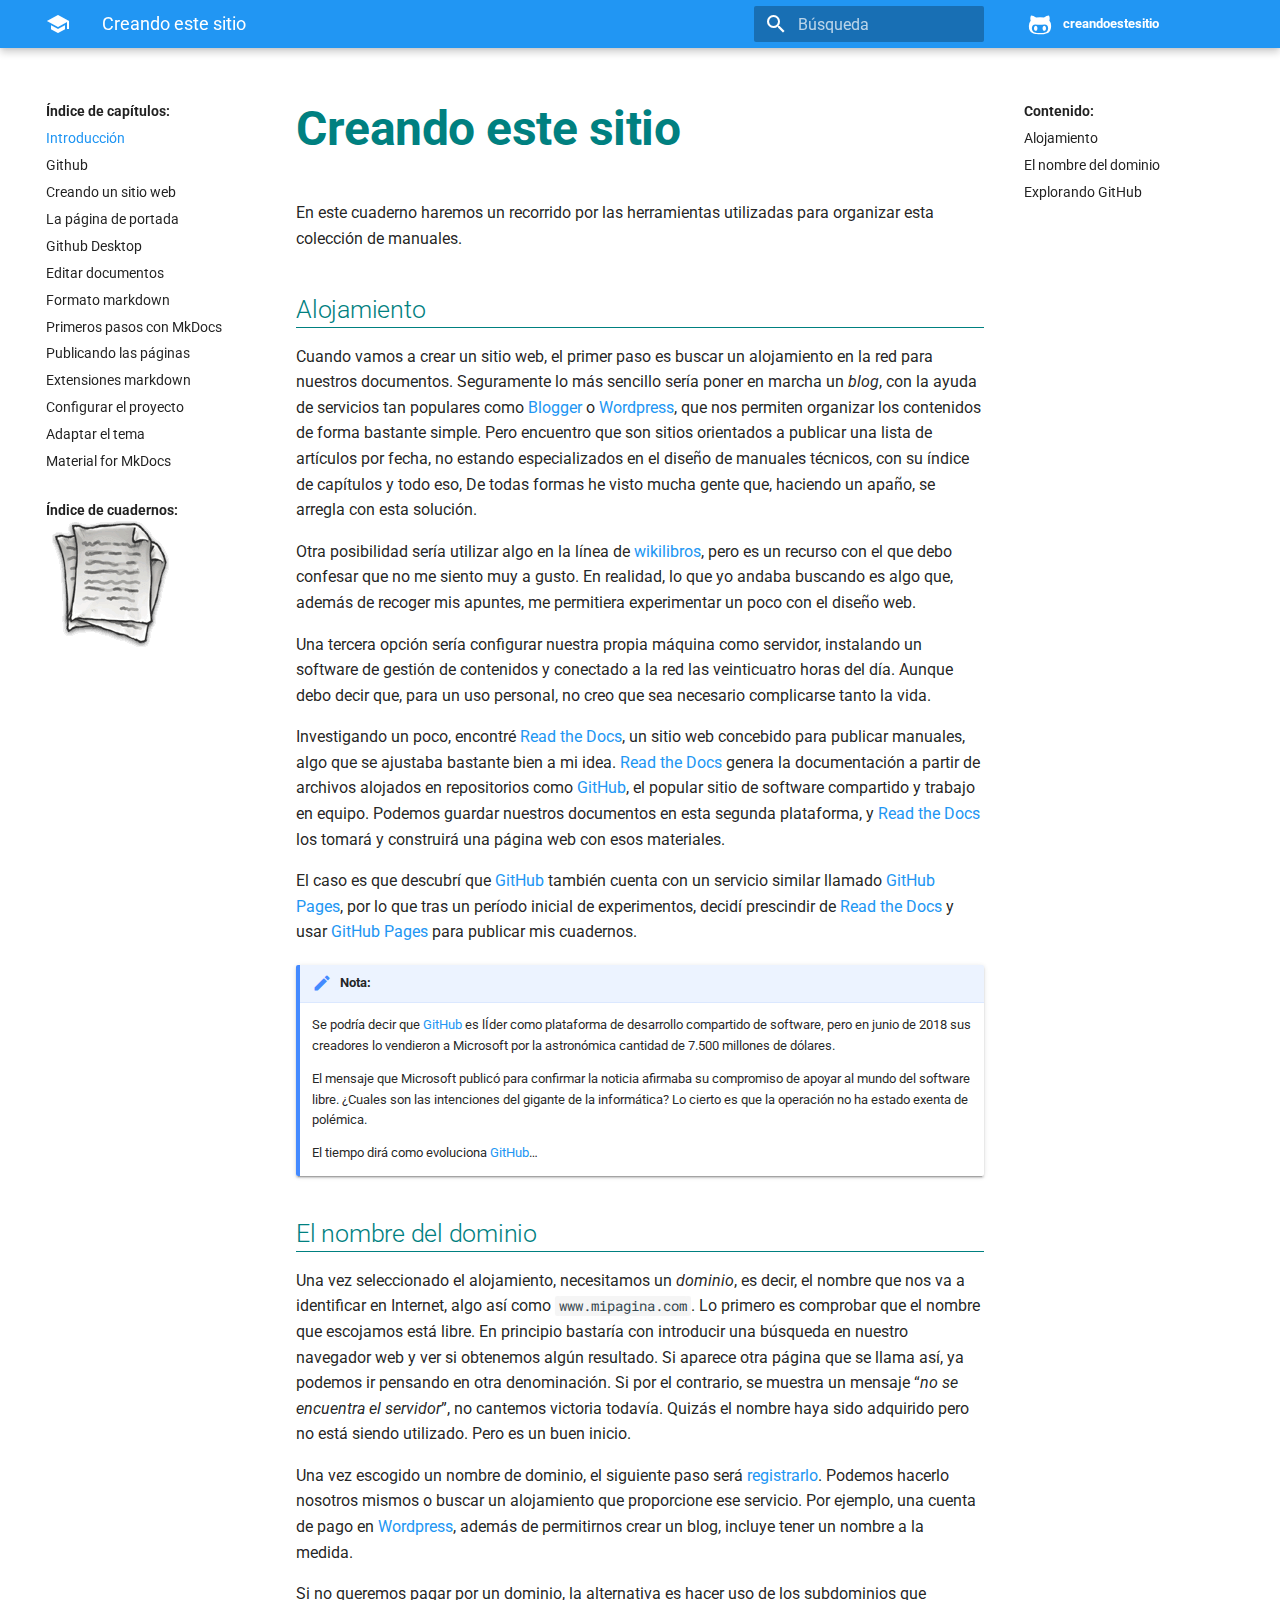
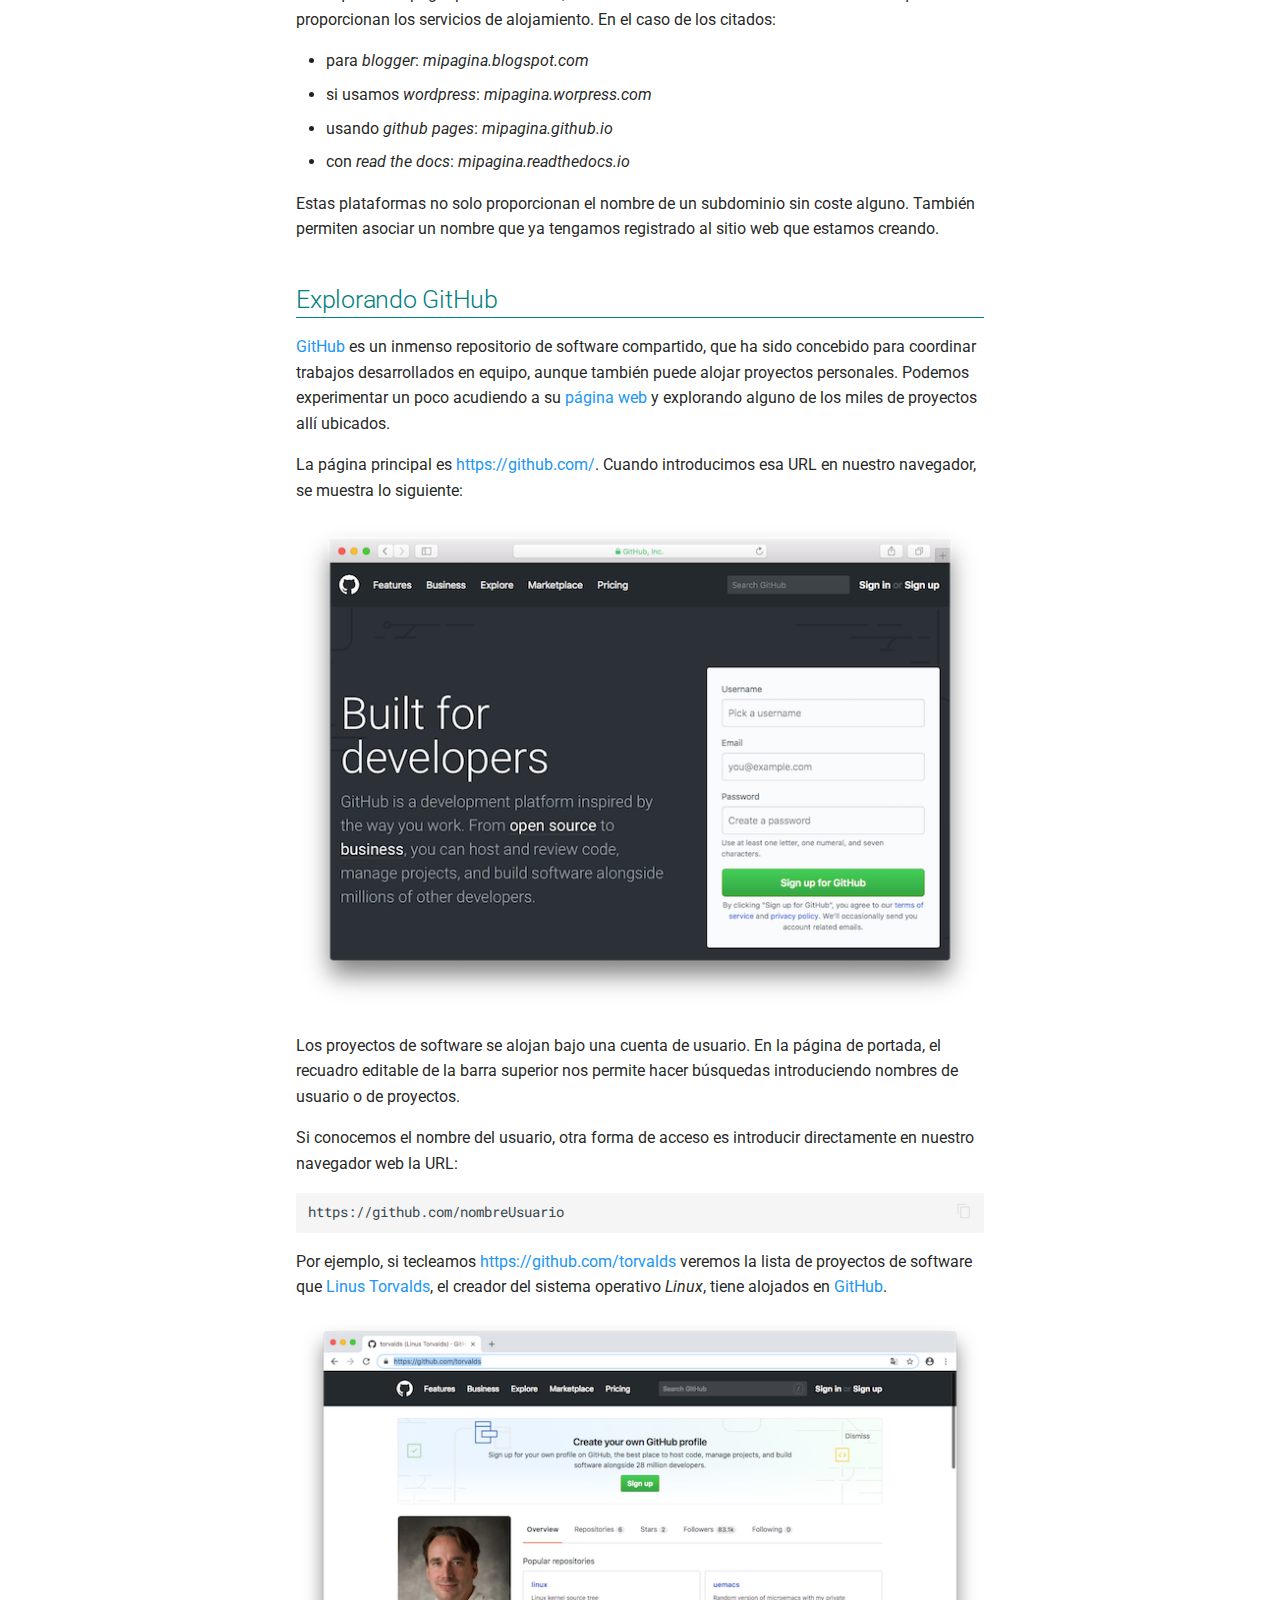
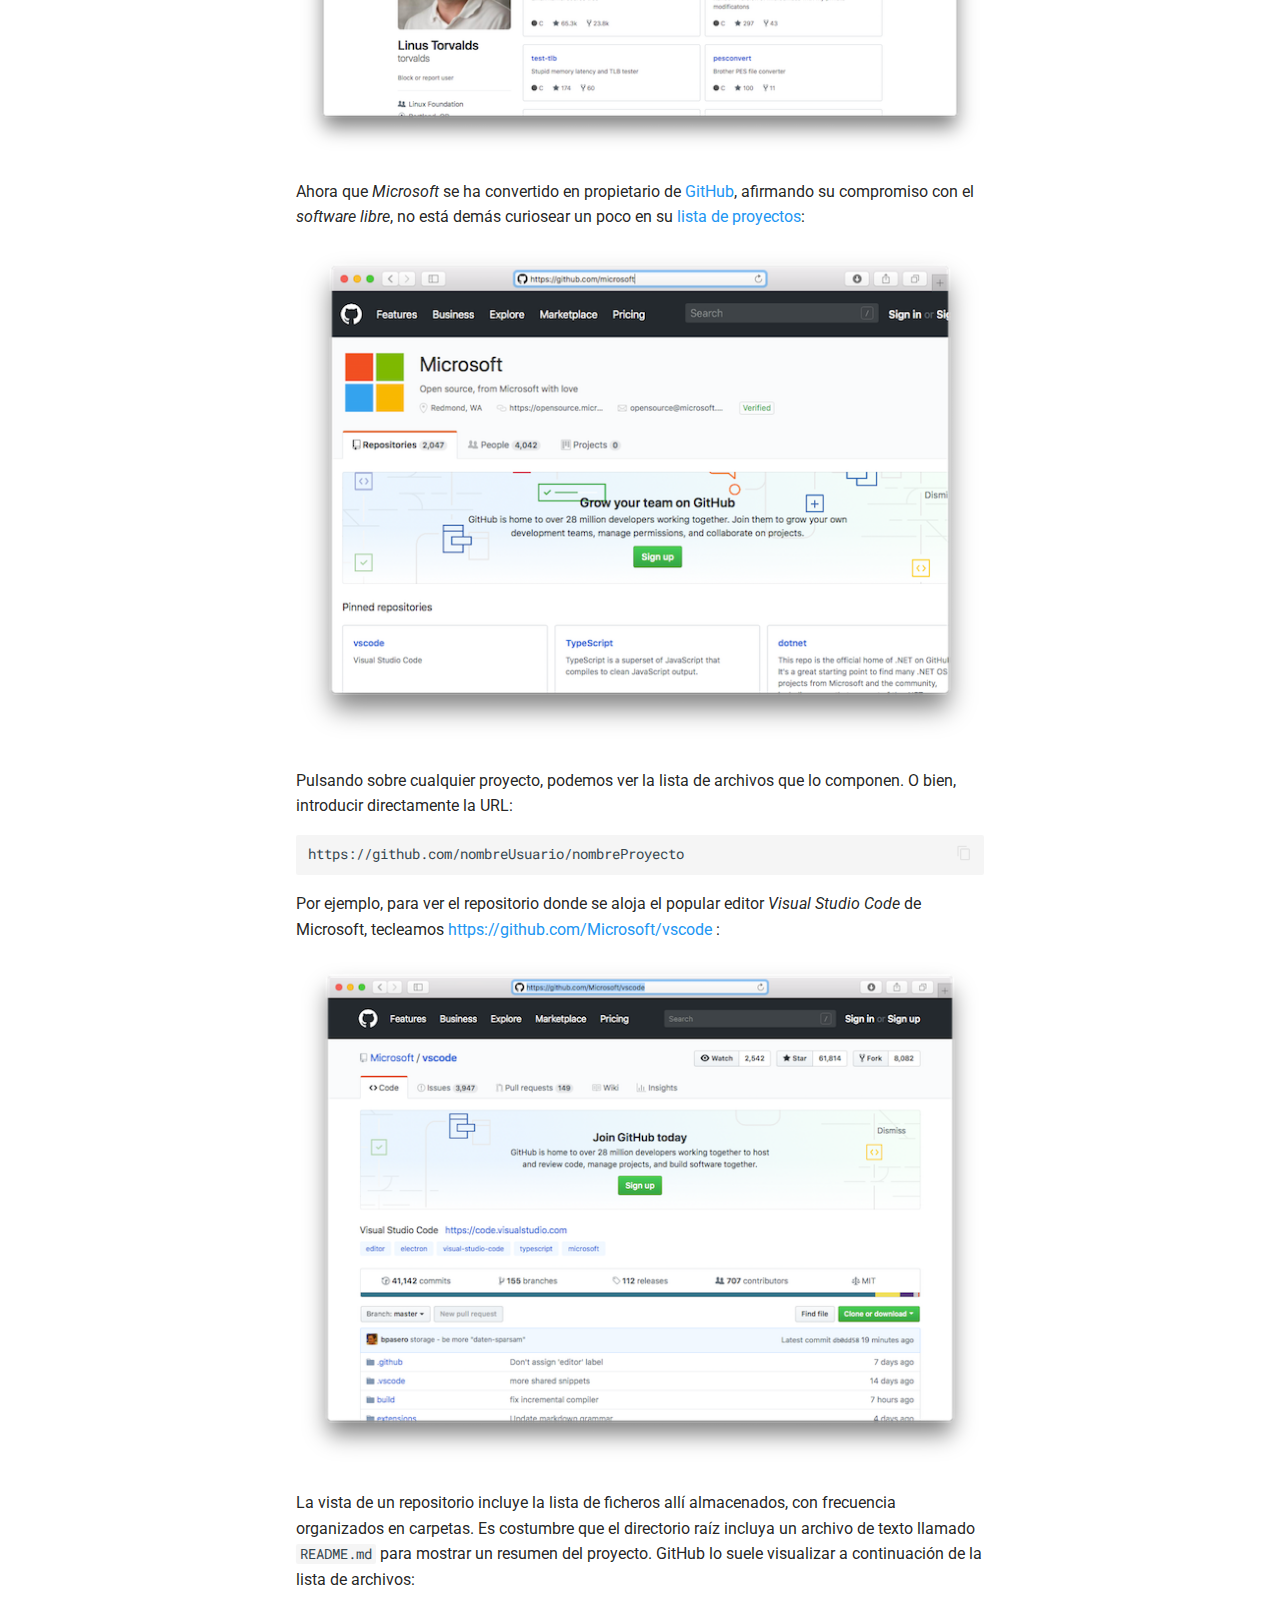
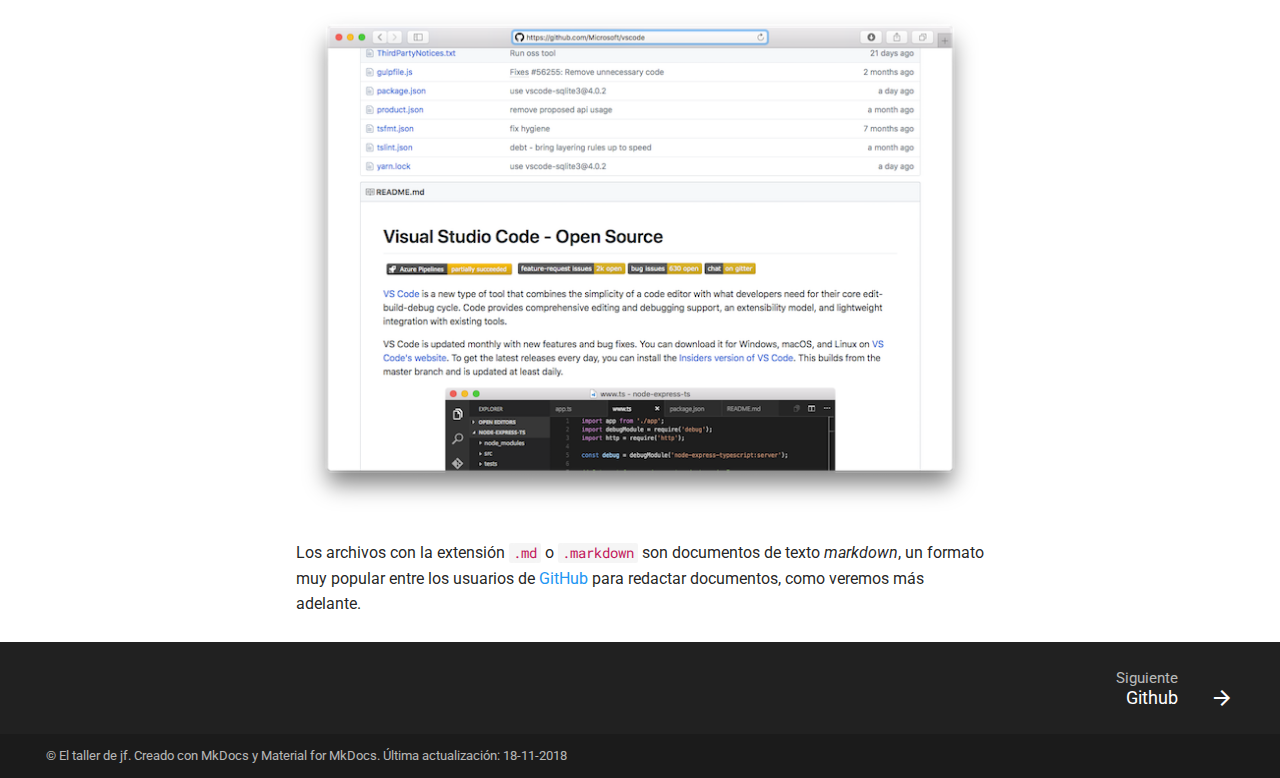
==== commit 4e11c76c: "cambios" ====
--- a/index.html
+++ b/index.html
@@ -182,7 +182,7 @@
       </div>
     
     <div class="md-source__repository">
-      Www
+      creandoestesitio
     </div>
   </a>
 
@@ -231,7 +231,7 @@
       </div>
     
     <div class="md-source__repository">
-      Www
+      creandoestesitio
     </div>
   </a>
 
@@ -452,7 +452,7 @@
 
   <label class="md-nav__title md-nav__title--site" for="__drawer">
      <br>Índice de cuadernos:
-     <a href="https://cuadernosdenotas.github.io"> <img src=".img/cuadernos.png"></a>
+     <a href="https://cuadernosdenotas.github.io"> <img src="img/cuadernos.png"></a>
   </label>
 
 
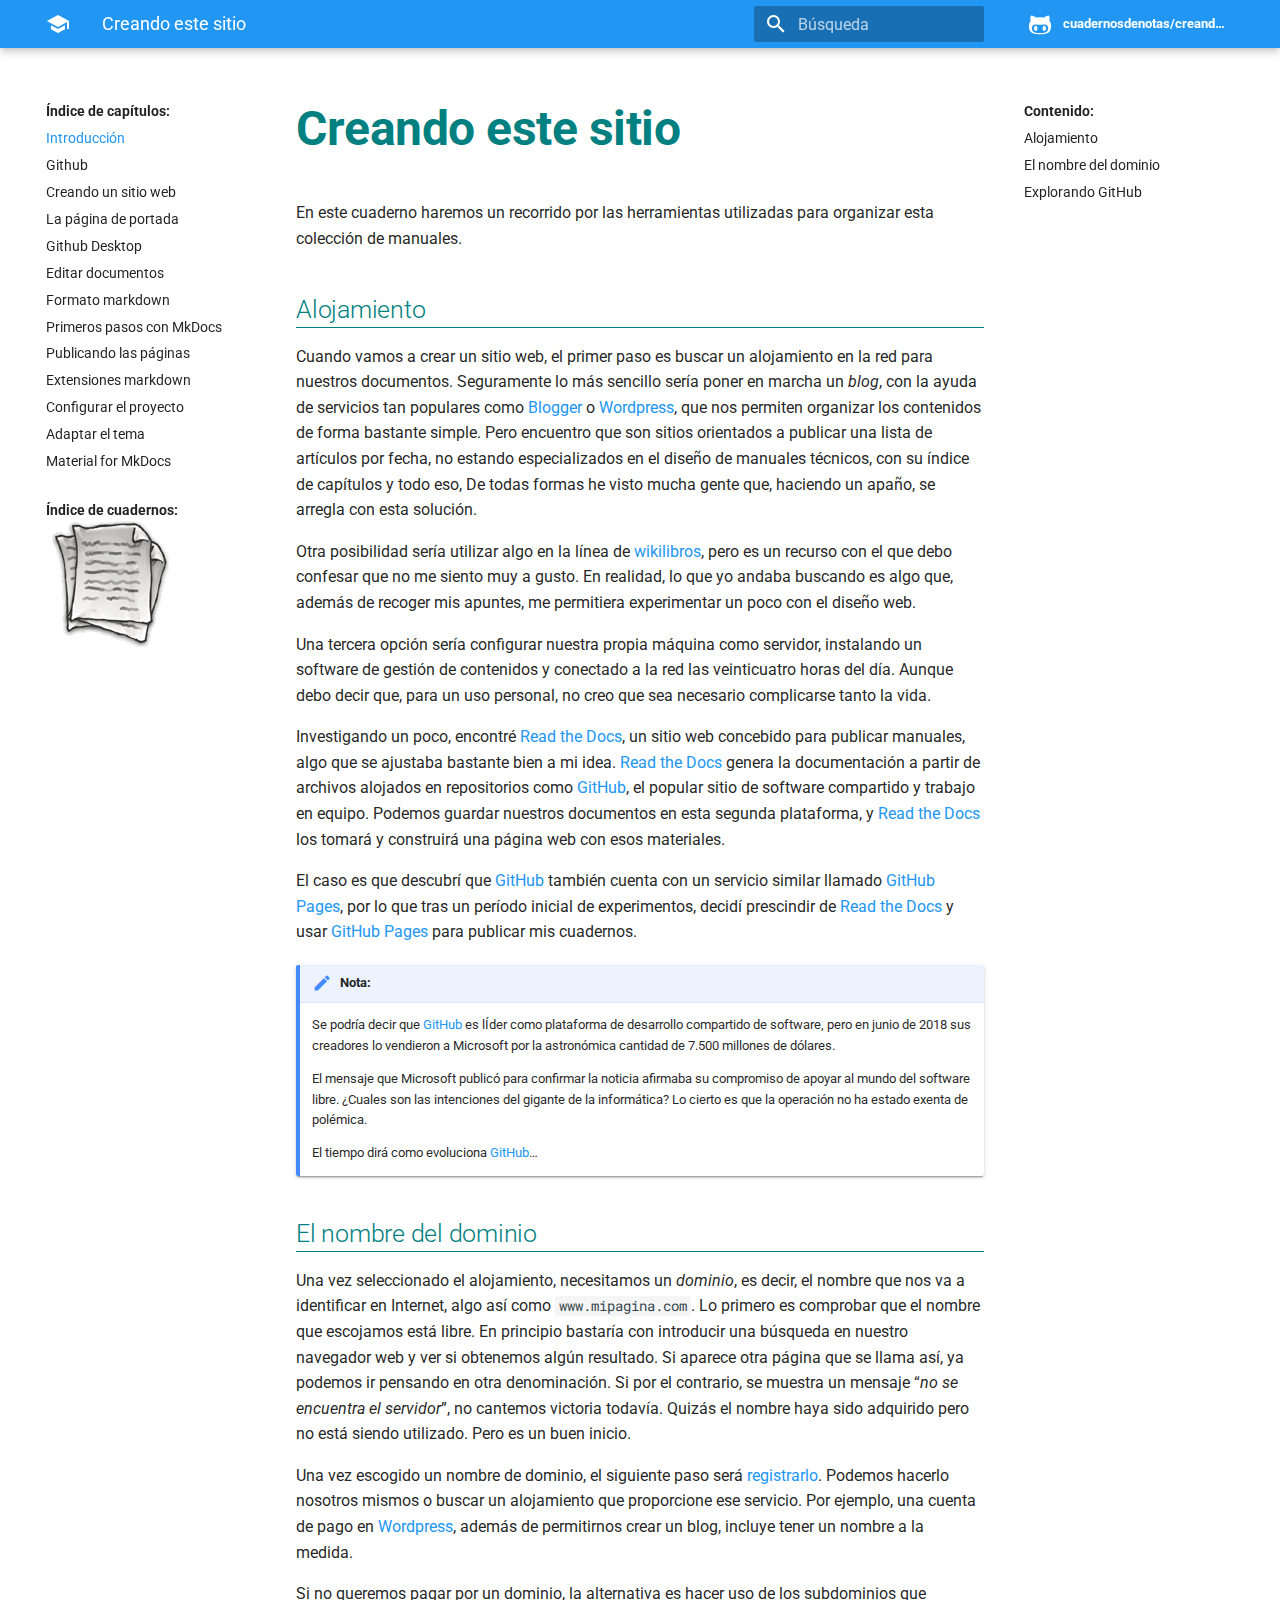
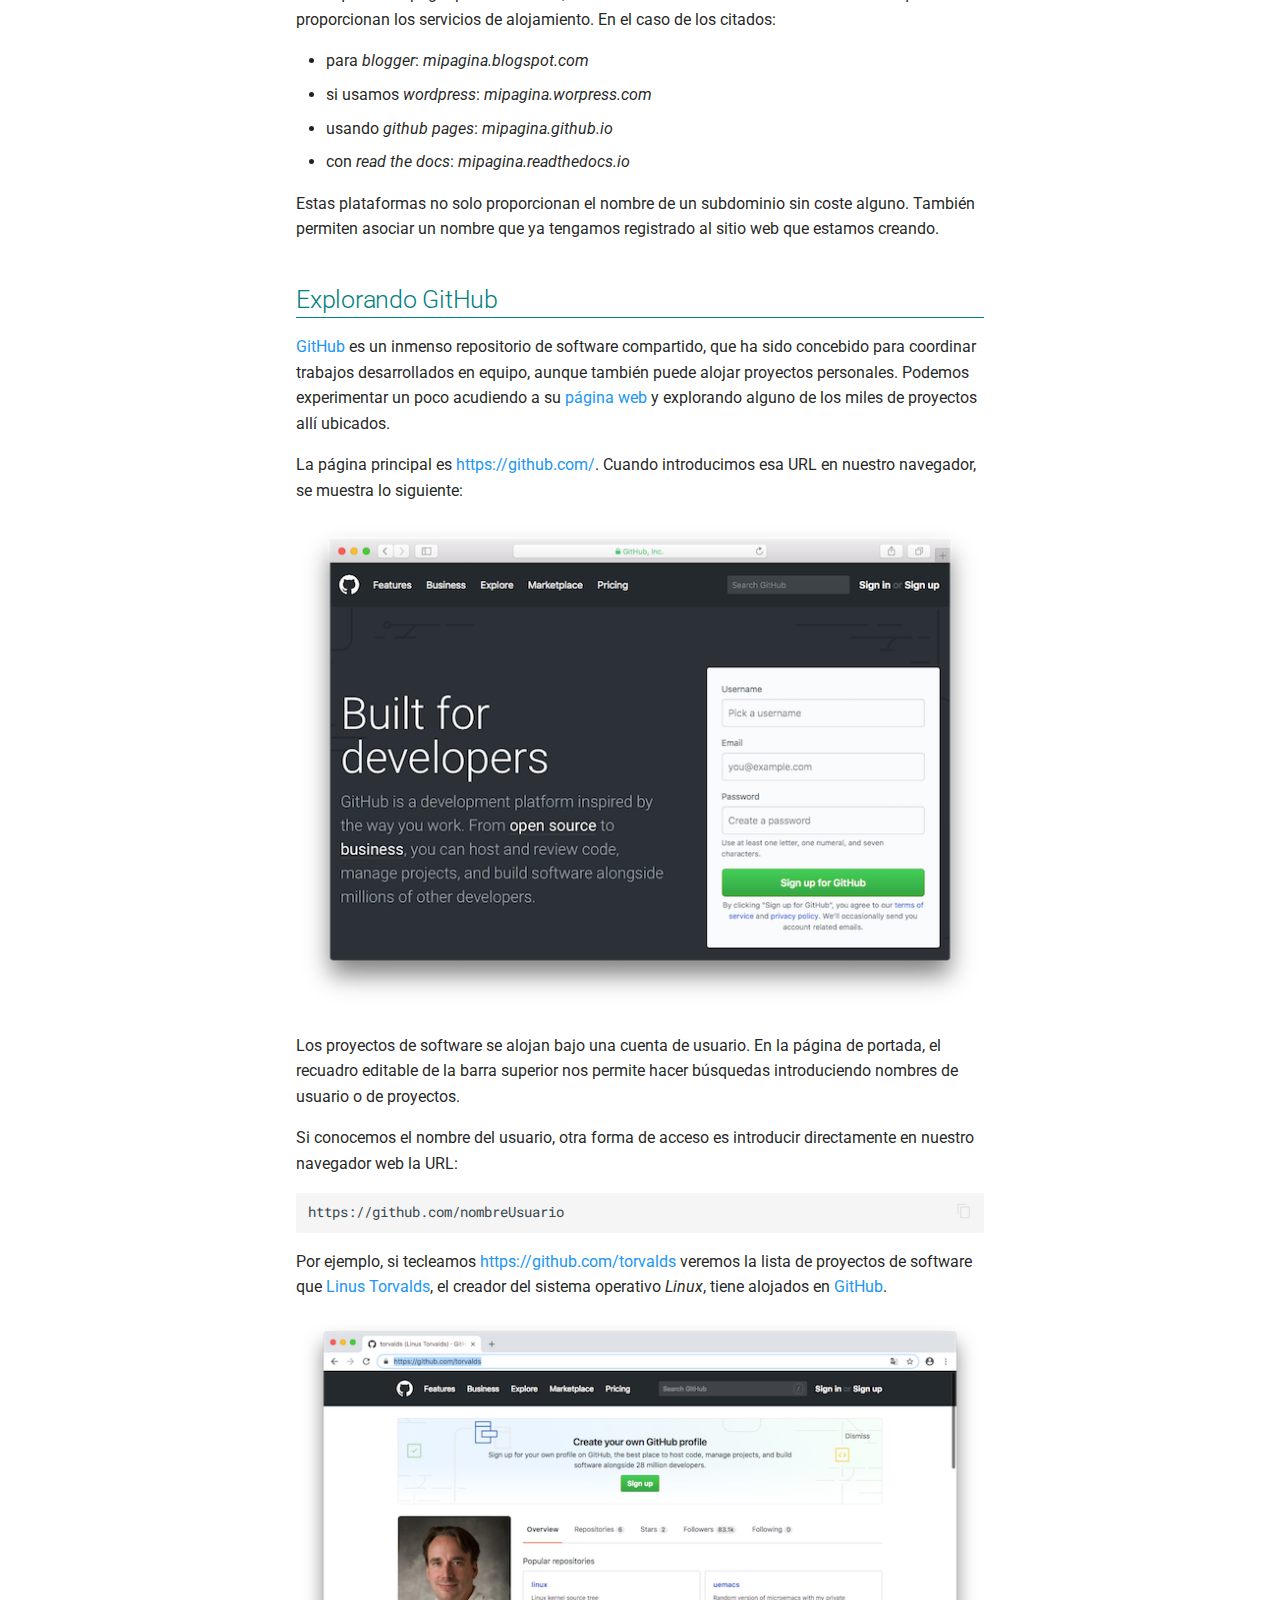
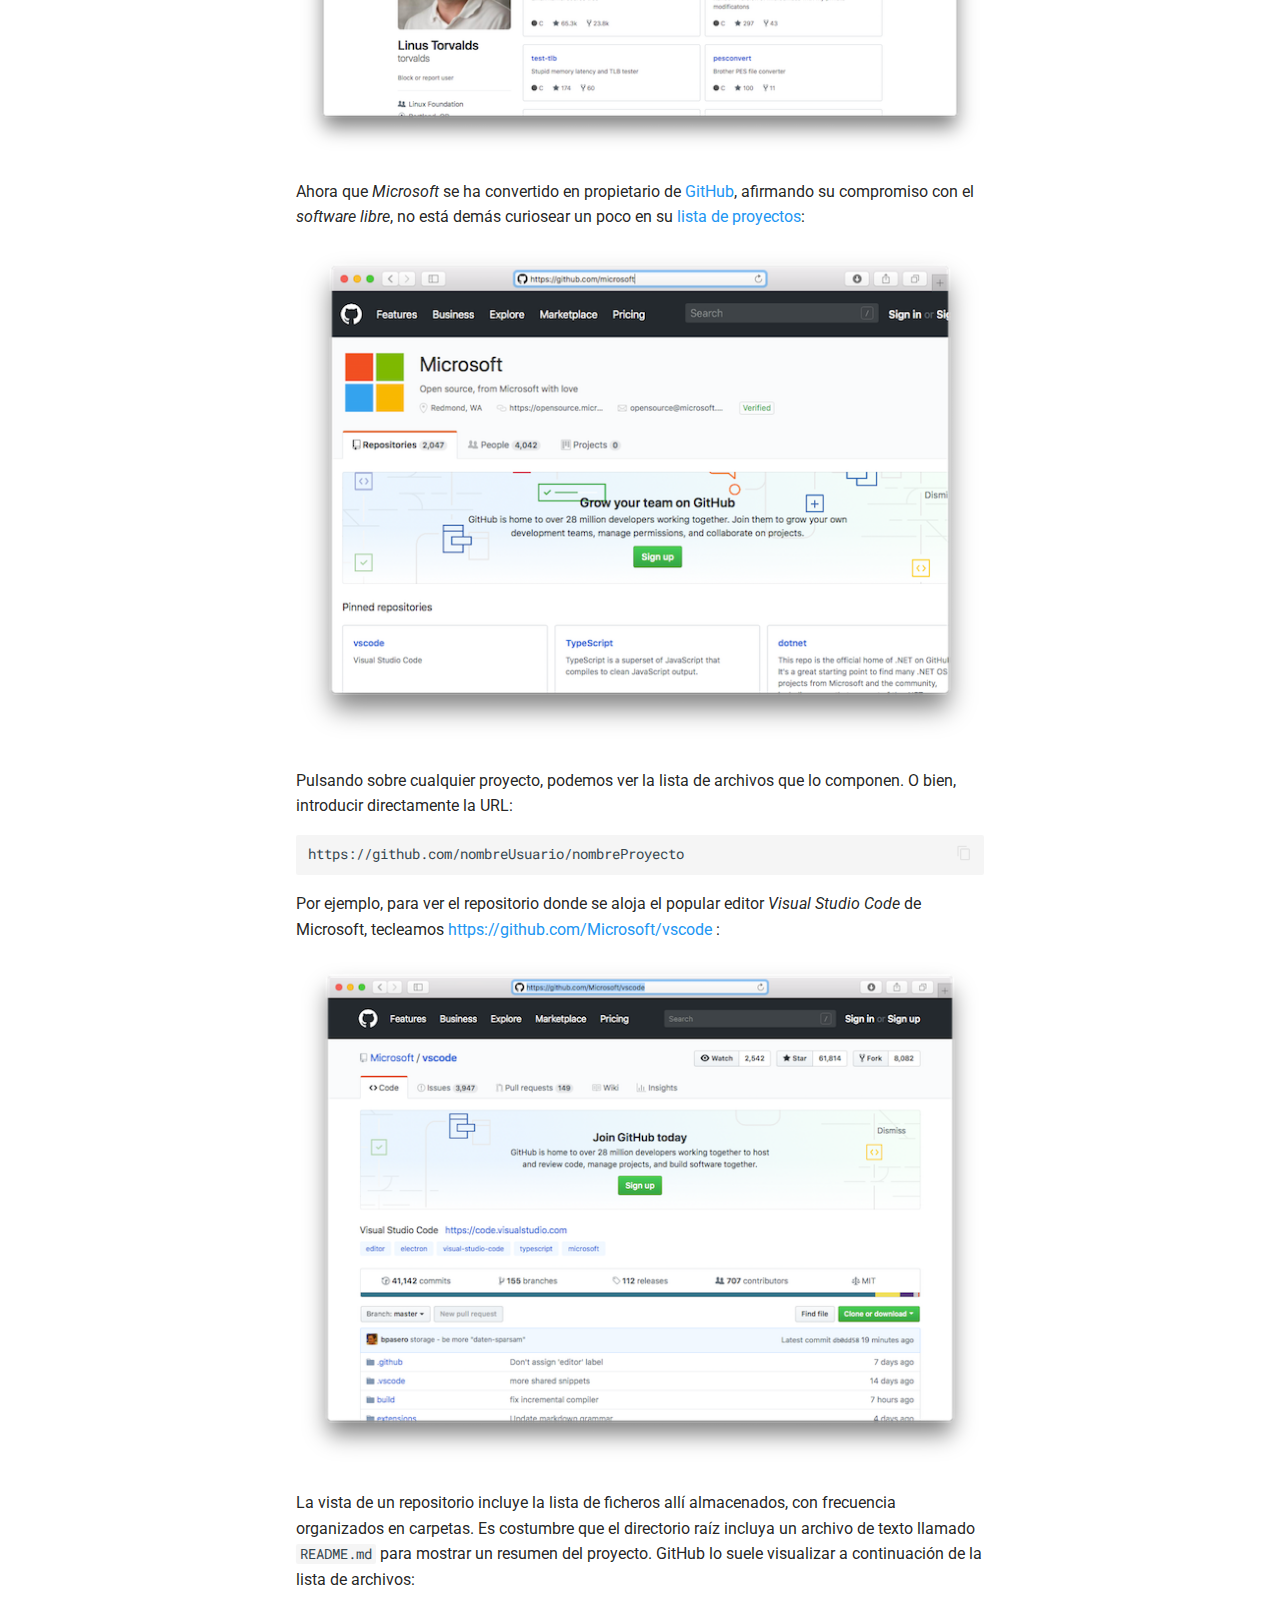
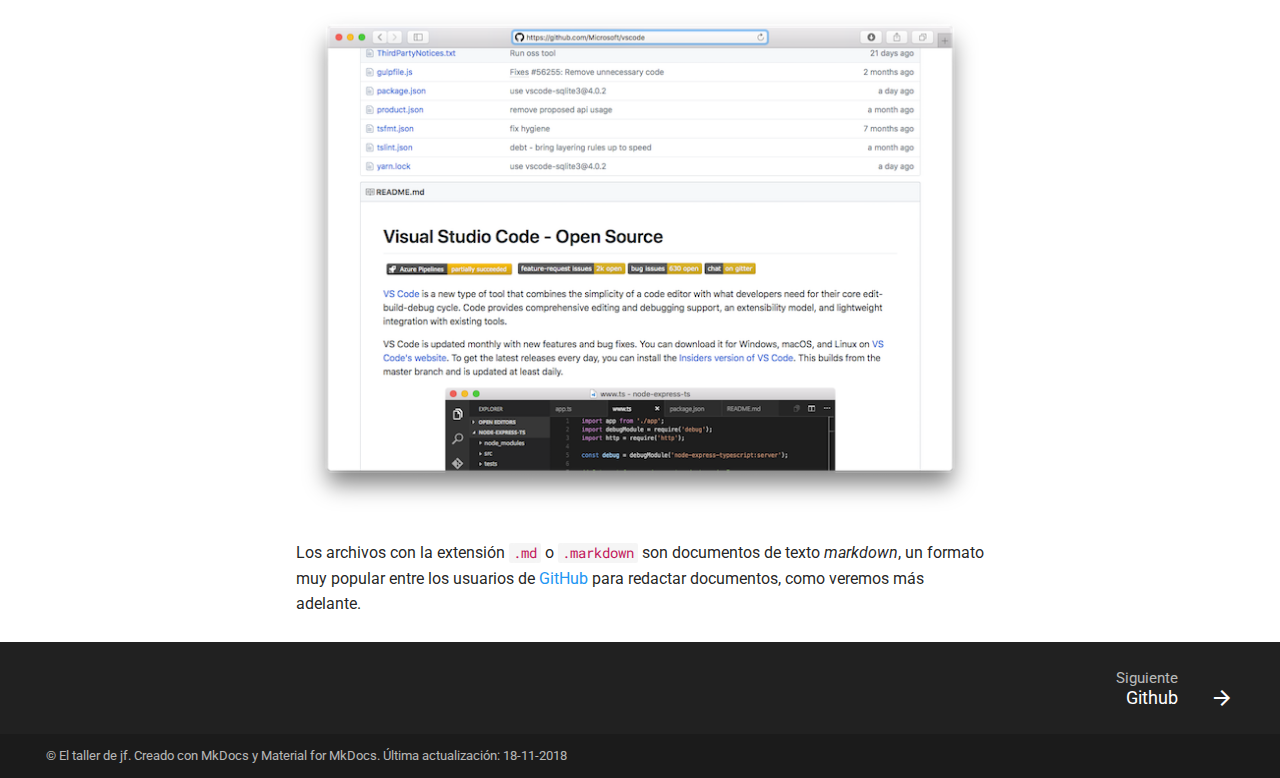
==== commit 3af5c069: "actualización" ====
--- a/index.html
+++ b/index.html
@@ -12,6 +12,8 @@
       
         <meta name="description" content="Una descripción de todo lo necesario para crear estas páginas.">
       
+      
+        <link rel="canonical" href="https://cuadernosdenotas.github.io/creandoestesitio/index.html">
       
       
       
@@ -111,7 +113,7 @@
   <nav class="md-header-nav md-grid">
     <div class="md-flex">
       <div class="md-flex__cell md-flex__cell--shrink">
-        <a href="index.html" title="Creando este sitio" class="md-header-nav__button md-logo">
+        <a href="https://cuadernosdenotas.github.io/creandoestesitio/" title="Creando este sitio" class="md-header-nav__button md-logo">
           
             <i class="md-icon"></i>
           
@@ -173,7 +175,7 @@
   
 
 
-  <a href="https://www.github.com/cuadernosdenotas/creandoestesitio" title="Repositorio en GitHub" class="md-source" data-md-source="github">
+  <a href="https://github.com/cuadernosdenotas/creandoestesitio" title="Repositorio en GitHub" class="md-source" data-md-source="github">
     
       <div class="md-source__icon">
         <svg viewBox="0 0 24 24" width="24" height="24">
@@ -182,7 +184,7 @@
       </div>
     
     <div class="md-source__repository">
-      creandoestesitio
+      cuadernosdenotas/creandoestesitio
     </div>
   </a>
 
@@ -207,7 +209,7 @@
                   <div class="md-sidebar__inner">
                     <nav class="md-nav md-nav--primary" data-md-level="0">
   <label class="md-nav__title md-nav__title--site" for="__drawer">
-    <a href="index.html" title="Creando este sitio" class="md-nav__button md-logo">
+    <a href="https://cuadernosdenotas.github.io/creandoestesitio/" title="Creando este sitio" class="md-nav__button md-logo">
       
         <i class="md-icon"></i>
       
@@ -222,7 +224,7 @@
   
 
 
-  <a href="https://www.github.com/cuadernosdenotas/creandoestesitio" title="Repositorio en GitHub" class="md-source" data-md-source="github">
+  <a href="https://github.com/cuadernosdenotas/creandoestesitio" title="Repositorio en GitHub" class="md-source" data-md-source="github">
     
       <div class="md-source__icon">
         <svg viewBox="0 0 24 24" width="24" height="24">
@@ -231,7 +233,7 @@
       </div>
     
     <div class="md-source__repository">
-      creandoestesitio
+      cuadernosdenotas/creandoestesitio
     </div>
   </a>
 
